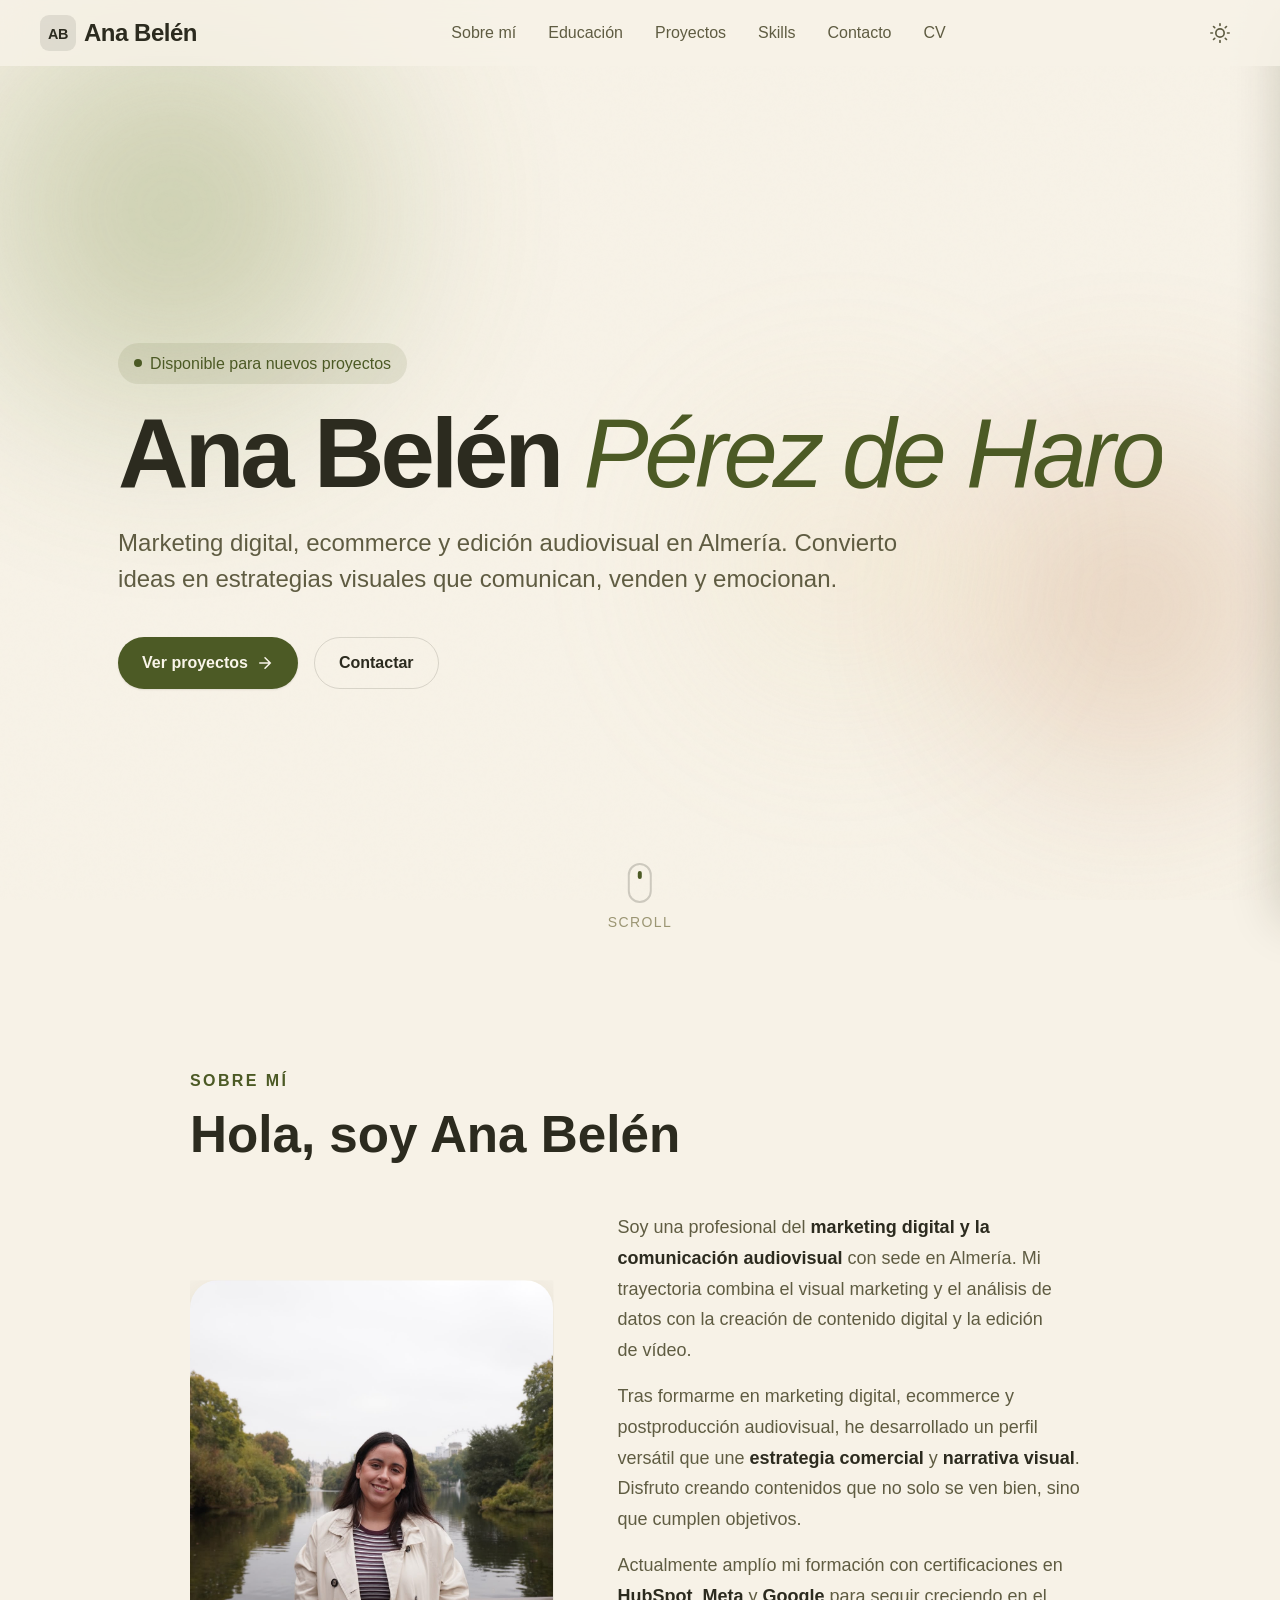
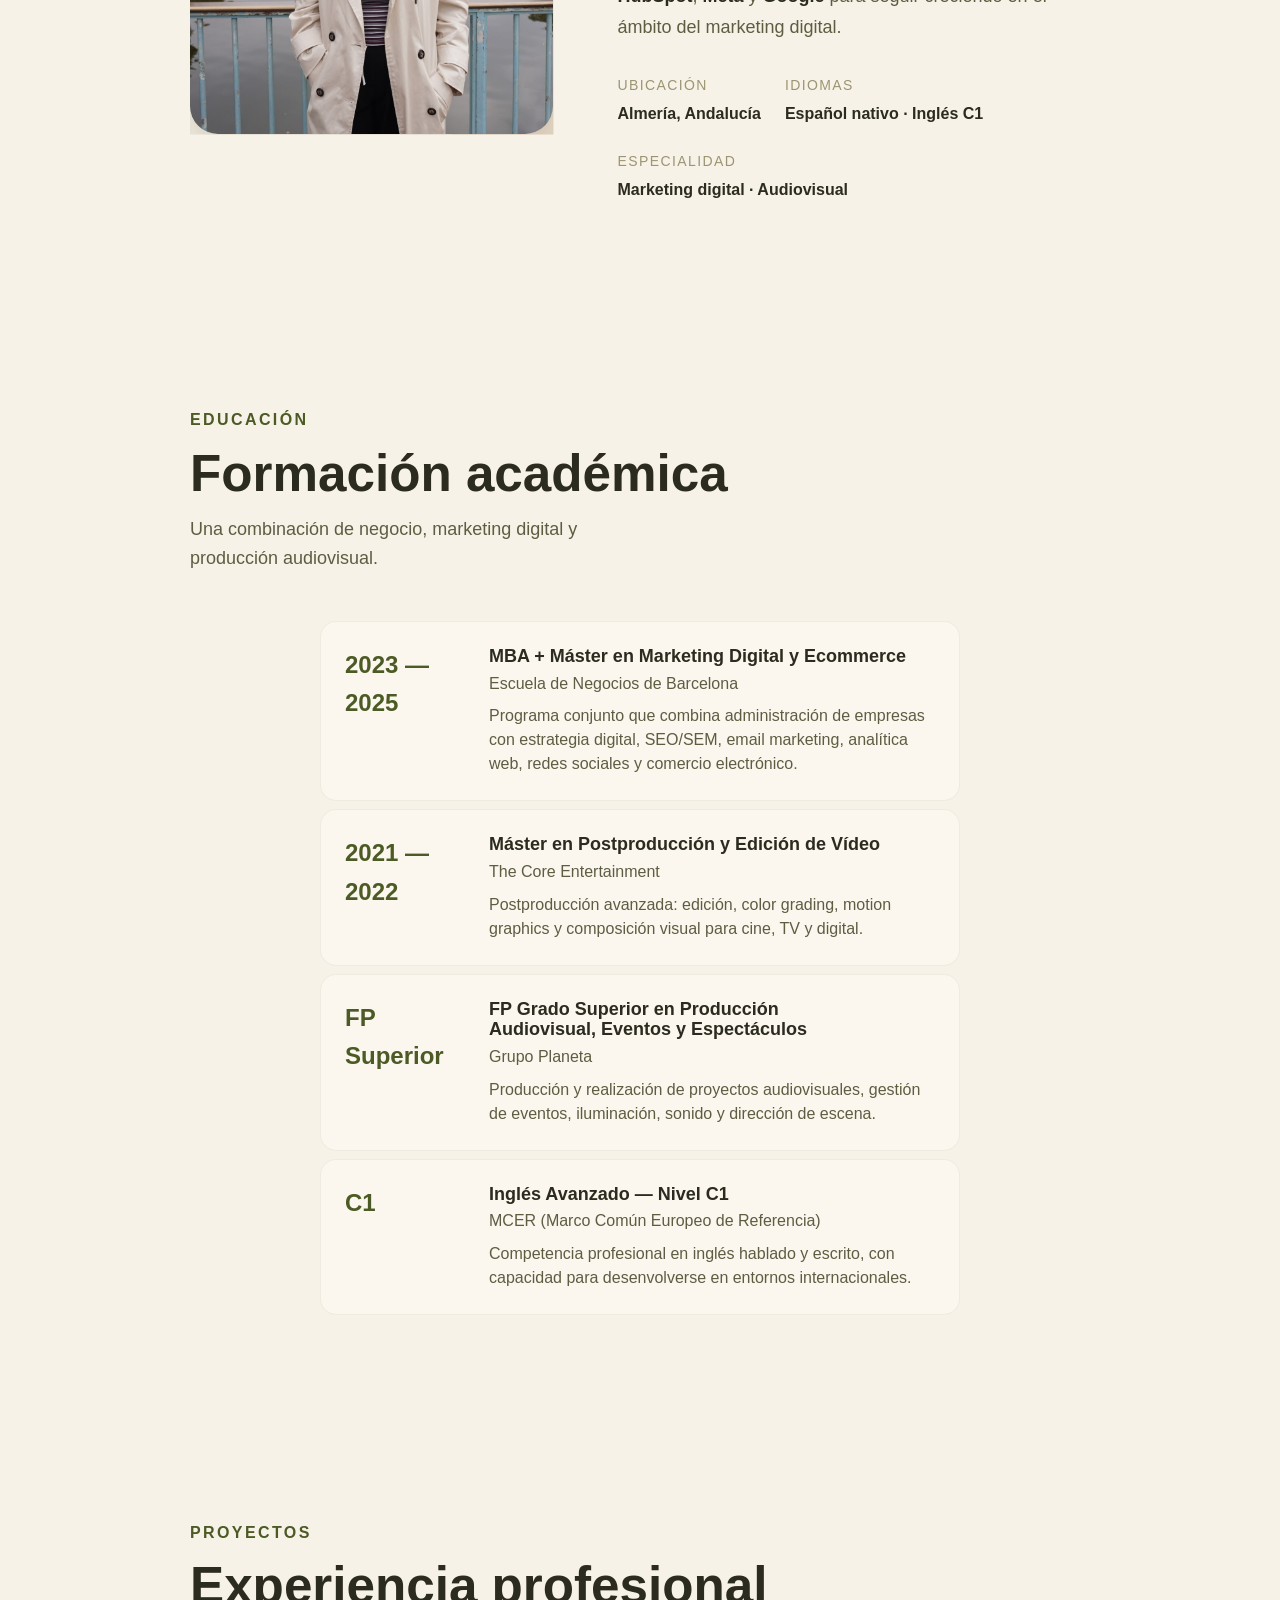
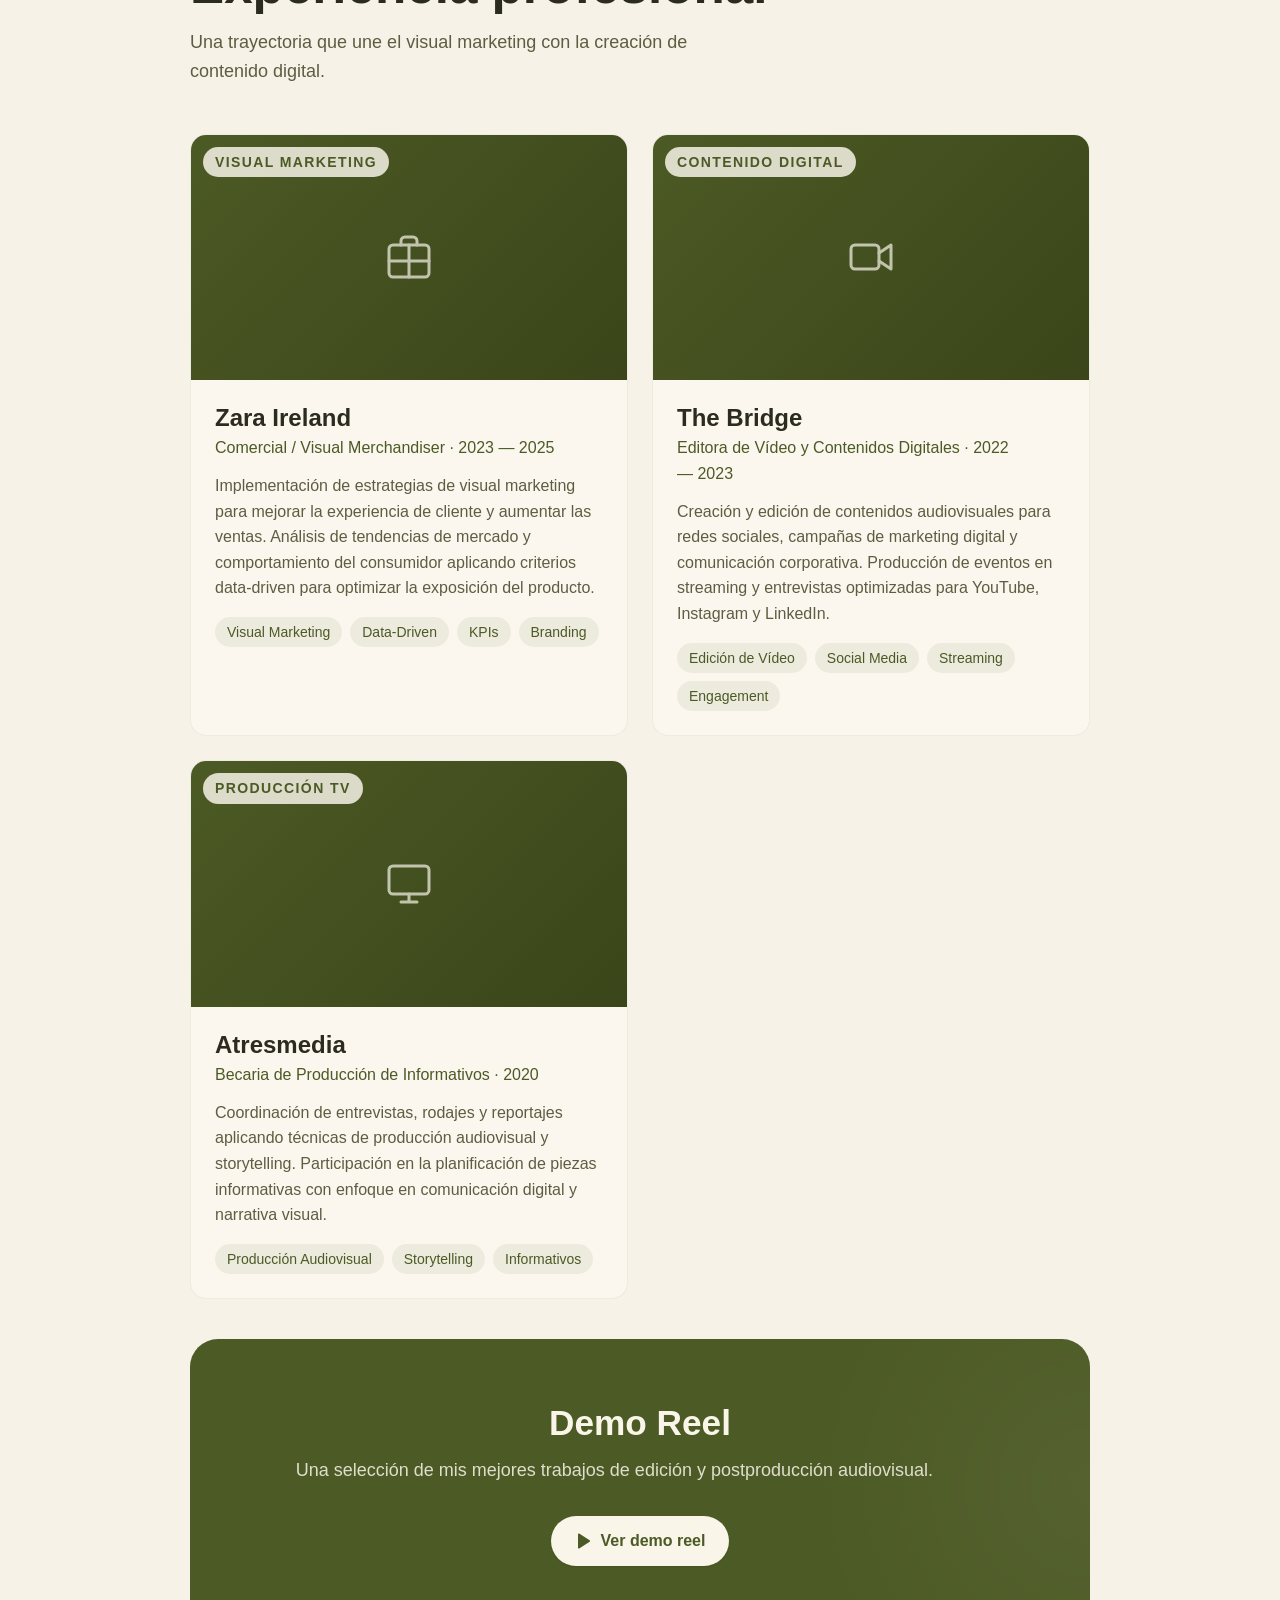
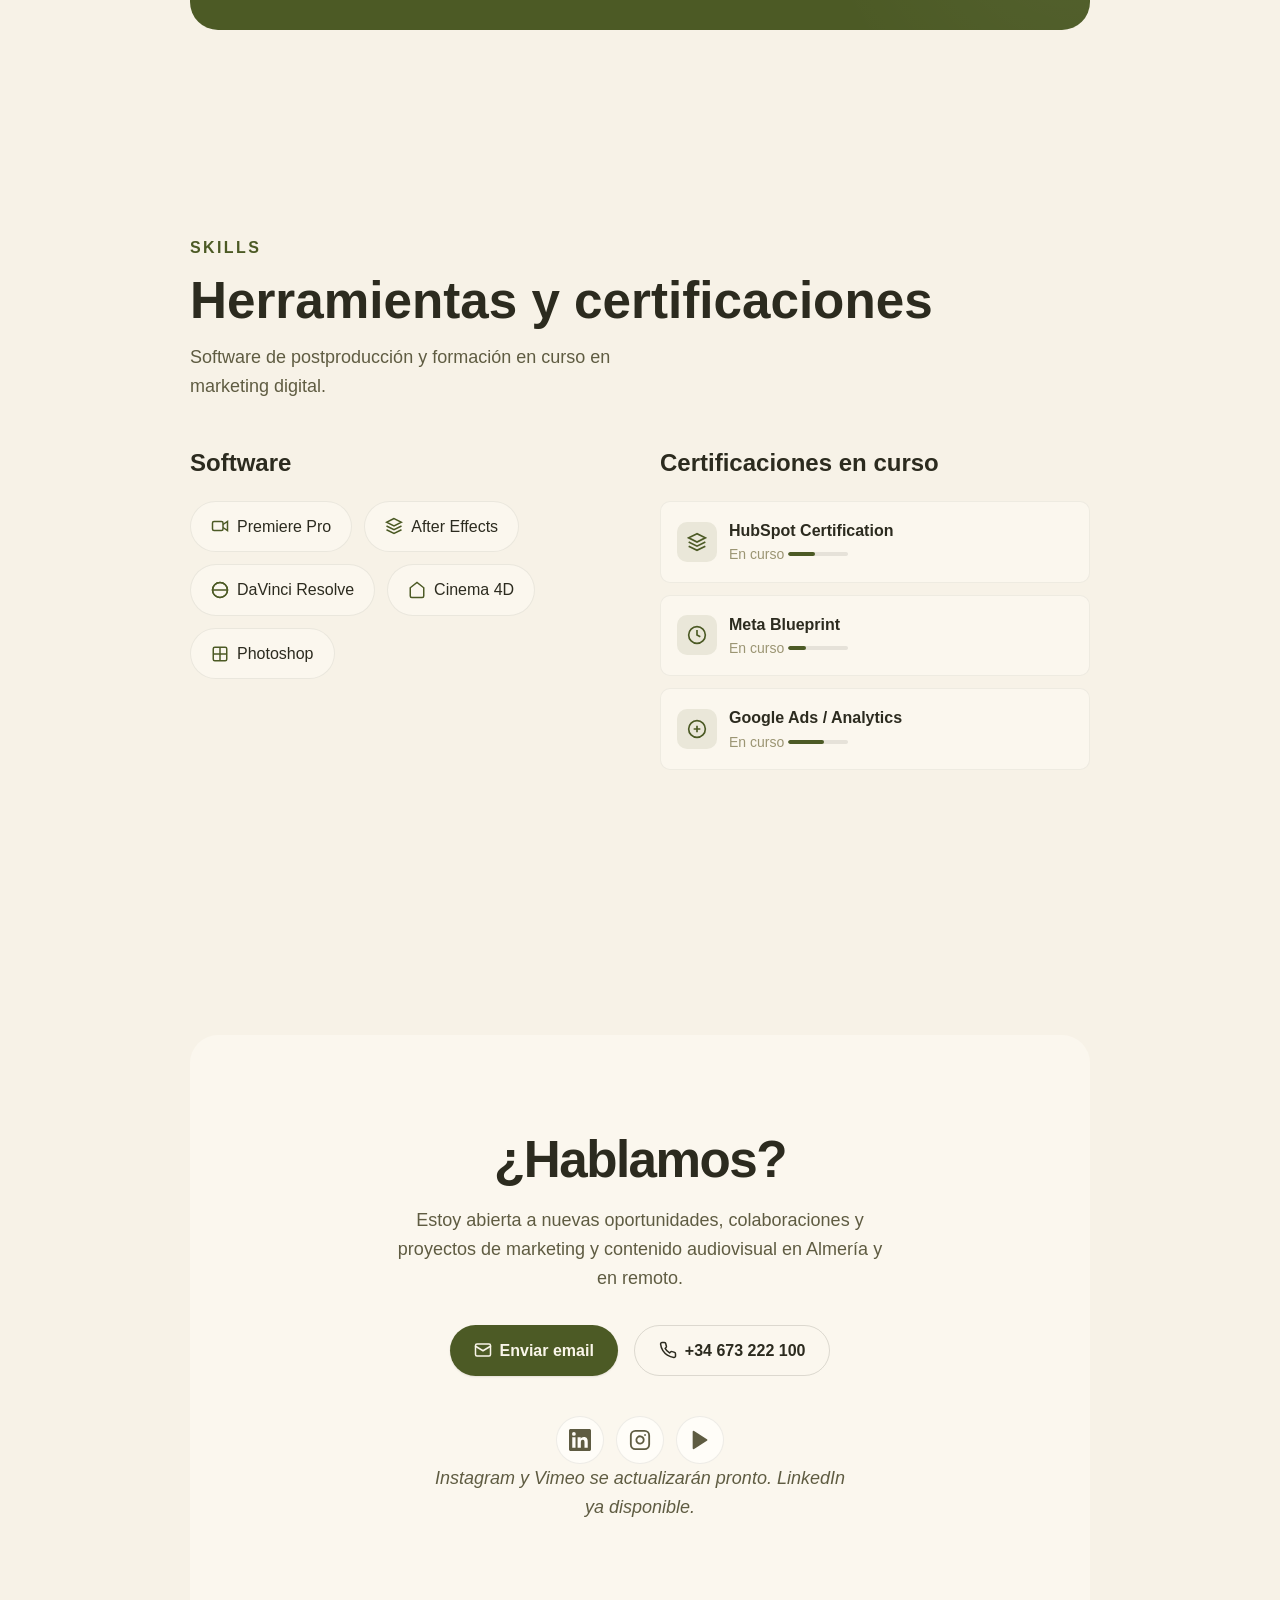
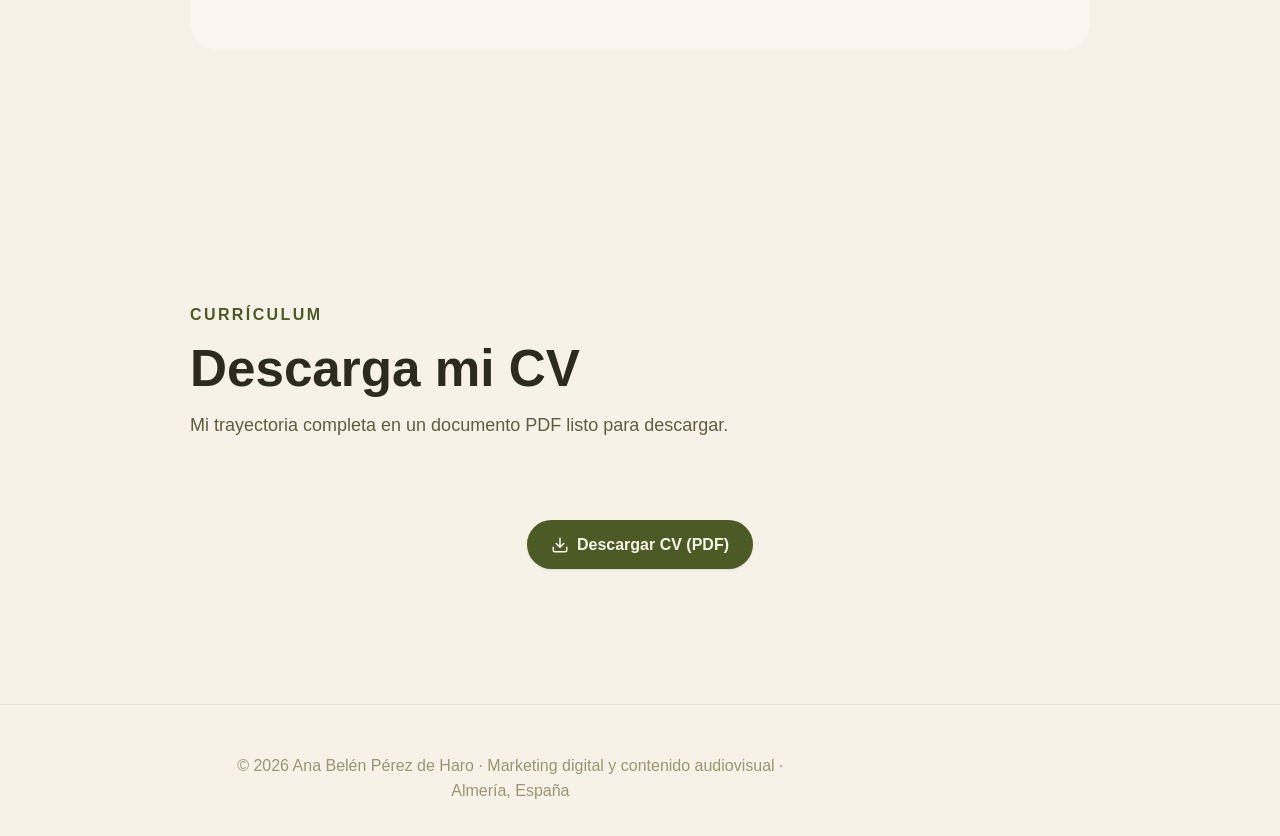
==== index.html @ 049bc02b "Portfolio completo con contenido real, fotos y CV" ====
<!DOCTYPE html>
<html lang="es">
<head>
  <meta charset="UTF-8" />
  <meta name="viewport" content="width=device-width, initial-scale=1.0" />
  <meta name="author" content="Ana Belén Pérez de Haro" />
  <meta name="robots" content="index, follow" />

  <title>Ana Belén Pérez de Haro | Marketing digital y contenido audiovisual en Almería</title>
  <meta name="description" content="Ana Belén Pérez de Haro — profesional de marketing digital, ecommerce y edición audiovisual en Almería. Experiencia en visual marketing, contenido digital y producción audiovisual. Portfolio de proyectos." />
  <meta name="keywords" content="marketing Almería, marketing digital Almería, edición de vídeo Almería, contenido audiovisual Almería, ecommerce Almería, Ana Belén Pérez de Haro, visual marketing" />

  <!-- Open Graph -->
  <meta property="og:type" content="website" />
  <meta property="og:title" content="Ana Belén Pérez de Haro | Marketing digital y contenido audiovisual en Almería" />
  <meta property="og:description" content="Marketing digital, ecommerce, edición de vídeo y visual marketing. Portfolio profesional basado en Almería." />
  <meta property="og:locale" content="es_ES" />

  <!-- Twitter -->
  <meta name="twitter:card" content="summary" />
  <meta name="twitter:title" content="Ana Belén Pérez de Haro | Marketing digital y contenido audiovisual en Almería" />
  <meta name="twitter:description" content="Marketing digital, ecommerce, edición de vídeo y visual marketing. Portfolio profesional basado en Almería." />

  <!-- Favicon -->
  <link rel="icon" type="image/svg+xml" href="data:image/svg+xml,%3Csvg xmlns='http://www.w3.org/2000/svg' viewBox='0 0 32 32'%3E%3Crect width='32' height='32' rx='8' fill='%234c5a25'/%3E%3Ctext x='16' y='22' font-family='sans-serif' font-size='14' font-weight='700' fill='%23f7f2e7' text-anchor='middle'%3EAB%3C/text%3E%3C/svg%3E" />

  <!-- Fonts -->
  <link rel="preconnect" href="https://api.fontshare.com" />
  <link href="https://api.fontshare.com/v2/css?f[]=clash-display@400,500,600,700&f[]=satoshi@400,500,700&display=swap" rel="stylesheet" />

  <!-- Stylesheets -->
  <link rel="stylesheet" href="./base.css" />
  <link rel="stylesheet" href="./style.css" />

  <!-- JSON-LD Structured Data -->
  <script type="application/ld+json">
  {
    "@context": "https://schema.org",
    "@type": "Person",
    "name": "Ana Belén Pérez de Haro",
    "jobTitle": "Especialista en Marketing Digital y Contenido Audiovisual",
    "description": "Profesional de marketing digital, ecommerce y edición de vídeo basada en Almería, España.",
    "telephone": "+34673222100",
    "email": "mailto:anabelenperezh@gmail.com",
    "address": {
      "@type": "PostalAddress",
      "addressLocality": "Almería",
      "addressRegion": "Andalucía",
      "addressCountry": "ES"
    },
    "knowsAbout": ["Marketing digital", "Ecommerce", "Edición de vídeo", "Visual marketing", "Producción audiovisual", "Branding", "Análisis de mercado"],
    "knowsLanguage": ["Español (nativo)", "Inglés (C1)"],
    "alumniOf": [
      { "@type": "EducationalOrganization", "name": "Escuela de Negocios de Barcelona" },
      { "@type": "EducationalOrganization", "name": "The Core Entertainment" },
      { "@type": "EducationalOrganization", "name": "Grupo Planeta" }
    ],
    "worksFor": [
      { "@type": "Organization", "name": "Zara Ireland" },
      { "@type": "Organization", "name": "The Bridge" },
      { "@type": "Organization", "name": "Atresmedia" }
    ]
  }
  </script>
</head>
<body>

  <!-- Skip link -->
  <a href="#main" class="skip-link">Saltar al contenido</a>

  <!-- Animated background -->
  <div class="bg-decor" aria-hidden="true">
    <div class="blob blob-1" data-parallax="0.3"></div>
    <div class="blob blob-2" data-parallax="0.5"></div>
    <div class="blob blob-3" data-parallax="0.2"></div>
  </div>

  <!-- ============ HEADER ============ -->
  <header class="header" id="header">
    <div class="header-inner">
      <a href="#hero" class="logo" aria-label="Ana Belén Pérez de Haro — Inicio">
        <svg viewBox="0 0 40 40" fill="none" xmlns="http://www.w3.org/2000/svg" aria-hidden="true">
          <rect width="40" height="40" rx="10" fill="currentColor" opacity="0.1"/>
          <text x="20" y="27" font-family="'Clash Display', sans-serif" font-size="16" font-weight="700" fill="currentColor" text-anchor="middle" letter-spacing="-0.5">AB</text>
        </svg>
        <span class="logo-text">Ana Belén</span>
      </a>

      <nav class="nav-desktop" aria-label="Navegación principal">
        <a href="#about" data-nav>Sobre mí</a>
        <a href="#education" data-nav>Educación</a>
        <a href="#projects" data-nav>Proyectos</a>
        <a href="#skills" data-nav>Skills</a>
        <a href="#contact" data-nav>Contacto</a>
        <a href="#cv" data-nav>CV</a>
      </nav>

      <div class="header-actions">
        <button class="theme-toggle" data-theme-toggle aria-label="Cambiar modo claro/oscuro">
          <svg width="20" height="20" viewBox="0 0 24 24" fill="none" stroke="currentColor" stroke-width="2" stroke-linecap="round" stroke-linejoin="round">
            <circle cx="12" cy="12" r="5"/>
            <path d="M12 1v2M12 21v2M4.22 4.22l1.42 1.42M18.36 18.36l1.42 1.42M1 12h2M21 12h2M4.22 19.78l1.42-1.42M18.36 5.64l1.42-1.42"/>
          </svg>
        </button>
        <button class="menu-toggle" aria-label="Abrir menú" data-menu-toggle>
          <svg width="24" height="24" viewBox="0 0 24 24" fill="none" stroke="currentColor" stroke-width="2" stroke-linecap="round">
            <line x1="3" y1="6" x2="21" y2="6"/>
            <line x1="3" y1="12" x2="21" y2="12"/>
            <line x1="3" y1="18" x2="21" y2="18"/>
          </svg>
        </button>
      </div>
    </div>
  </header>

  <!-- Mobile nav -->
  <div class="nav-overlay" data-nav-overlay></div>
  <nav class="nav-mobile" aria-label="Navegación móvil" data-nav-mobile>
    <a href="#about" data-nav-mobile-link>Sobre mí</a>
    <a href="#education" data-nav-mobile-link>Educación</a>
    <a href="#projects" data-nav-mobile-link>Proyectos</a>
    <a href="#skills" data-nav-mobile-link>Skills</a>
    <a href="#contact" data-nav-mobile-link>Contacto</a>
    <a href="#cv" data-nav-mobile-link>CV</a>
  </nav>

  <!-- ============ MAIN ============ -->
  <main id="main">

    <!-- ===== HERO ===== -->
    <section class="hero" id="hero">
      <div class="hero-content">
        <div class="hero-tag reveal-fade">
          <span class="dot"></span>
          Disponible para nuevos proyectos
        </div>
        <h1 class="reveal">
          Ana Belén <span class="accent">Pérez de Haro</span>
        </h1>
        <p class="hero-subtitle reveal-fade">
          Marketing digital, ecommerce y edición audiovisual en Almería. Convierto ideas en estrategias visuales que comunican, venden y emocionan.
        </p>
        <div class="hero-actions reveal-fade">
          <a href="#projects" class="btn btn-primary">
            Ver proyectos
            <svg viewBox="0 0 24 24" fill="none" stroke="currentColor" stroke-width="2" stroke-linecap="round"><path d="M5 12h14M12 5l7 7-7 7"/></svg>
          </a>
          <a href="#contact" class="btn btn-ghost">
            Contactar
          </a>
        </div>
      </div>
      <div class="scroll-hint" aria-hidden="true">
        <div class="mouse"></div>
        Scroll
      </div>
    </section>

    <!-- ===== ABOUT ===== -->
    <section class="section" id="about">
      <div class="container">
        <div class="section-header reveal">
          <span class="section-label">Sobre mí</span>
          <h2 class="section-title">Hola, soy Ana Belén</h2>
        </div>
        <div class="about-grid">
          <div class="about-photo reveal-left">
            <div class="photo-deco"></div>
            <div class="photo-frame">
              <img src="./assets/profile.jpg" alt="Ana Belén Pérez de Haro" loading="lazy" />
            </div>
          </div>
          <div class="about-text reveal-right">
            <p>
              Soy una profesional del <strong>marketing digital y la comunicación audiovisual</strong> con sede en Almería. Mi trayectoria combina el visual marketing y el análisis de datos con la creación de contenido digital y la edición de vídeo.
            </p>
            <p>
              Tras formarme en marketing digital, ecommerce y postproducción audiovisual, he desarrollado un perfil versátil que une <strong>estrategia comercial</strong> y <strong>narrativa visual</strong>. Disfruto creando contenidos que no solo se ven bien, sino que cumplen objetivos.
            </p>
            <p>
              Actualmente amplío mi formación con certificaciones en <strong>HubSpot</strong>, <strong>Meta</strong> y <strong>Google</strong> para seguir creciendo en el ámbito del marketing digital.
            </p>
            <div class="about-info">
              <div class="about-info-item">
                <span class="label">Ubicación</span>
                <span class="value">Almería, Andalucía</span>
              </div>
              <div class="about-info-item">
                <span class="label">Idiomas</span>
                <span class="value">Español nativo · Inglés C1</span>
              </div>
              <div class="about-info-item">
                <span class="label">Especialidad</span>
                <span class="value">Marketing digital · Audiovisual</span>
              </div>
            </div>
          </div>
        </div>
      </div>
    </section>

    <!-- ===== EDUCATION ===== -->
    <section class="section" id="education">
      <div class="container">
        <div class="section-header reveal">
          <span class="section-label">Educación</span>
          <h2 class="section-title">Formación académica</h2>
          <p class="section-subtitle">Una combinación de negocio, marketing digital y producción audiovisual.</p>
        </div>
        <div class="education-timeline stagger">
          <div class="edu-item reveal-scale">
            <div class="edu-year">2023 — 2025</div>
            <div>
              <h3 class="edu-title">MBA + Máster en Marketing Digital y Ecommerce</h3>
              <p class="edu-institution">Escuela de Negocios de Barcelona</p>
              <p class="edu-desc">Programa conjunto que combina administración de empresas con estrategia digital, SEO/SEM, email marketing, analítica web, redes sociales y comercio electrónico.</p>
            </div>
          </div>
          <div class="edu-item reveal-scale">
            <div class="edu-year">2021 — 2022</div>
            <div>
              <h3 class="edu-title">Máster en Postproducción y Edición de Vídeo</h3>
              <p class="edu-institution">The Core Entertainment</p>
              <p class="edu-desc">Postproducción avanzada: edición, color grading, motion graphics y composición visual para cine, TV y digital.</p>
            </div>
          </div>
          <div class="edu-item reveal-scale">
            <div class="edu-year">FP Superior</div>
            <div>
              <h3 class="edu-title">FP Grado Superior en Producción Audiovisual, Eventos y Espectáculos</h3>
              <p class="edu-institution">Grupo Planeta</p>
              <p class="edu-desc">Producción y realización de proyectos audiovisuales, gestión de eventos, iluminación, sonido y dirección de escena.</p>
            </div>
          </div>
          <div class="edu-item reveal-scale">
            <div class="edu-year">C1</div>
            <div>
              <h3 class="edu-title">Inglés Avanzado — Nivel C1</h3>
              <p class="edu-institution">MCER (Marco Común Europeo de Referencia)</p>
              <p class="edu-desc">Competencia profesional en inglés hablado y escrito, con capacidad para desenvolverse en entornos internacionales.</p>
            </div>
          </div>
        </div>
      </div>
    </section>

    <!-- ===== PROJECTS / WORK ===== -->
    <section class="section" id="projects">
      <div class="container">
        <div class="section-header reveal">
          <span class="section-label">Proyectos</span>
          <h2 class="section-title">Experiencia profesional</h2>
          <p class="section-subtitle">Una trayectoria que une el visual marketing con la creación de contenido digital.</p>
        </div>

        <div class="projects-grid stagger">
          <!-- Zara Ireland -->
          <article class="project-card reveal-scale">
            <div class="project-media">
              <div class="media-placeholder">
                <svg viewBox="0 0 24 24" fill="none" stroke="currentColor" stroke-width="1.5" stroke-linecap="round" stroke-linejoin="round">
                  <path d="M16 6V4a2 2 0 0 0-2-2h-4a2 2 0 0 0-2 2v2"/>
                  <rect x="2" y="6" width="20" height="16" rx="2"/>
                  <path d="M2 14h20M12 6v16"/>
                </svg>
              </div>
              <span class="badge">Visual Marketing</span>
            </div>
            <div class="project-body">
              <h3 class="project-title">Zara Ireland</h3>
              <p class="project-role">Comercial / Visual Merchandiser · 2023 — 2025</p>
              <p class="project-desc">Implementación de estrategias de visual marketing para mejorar la experiencia de cliente y aumentar las ventas. Análisis de tendencias de mercado y comportamiento del consumidor aplicando criterios data-driven para optimizar la exposición del producto.</p>
              <div class="project-tags">
                <span class="project-tag">Visual Marketing</span>
                <span class="project-tag">Data-Driven</span>
                <span class="project-tag">KPIs</span>
                <span class="project-tag">Branding</span>
              </div>
            </div>
          </article>

          <!-- The Bridge -->
          <article class="project-card reveal-scale">
            <div class="project-media">
              <div class="media-placeholder">
                <svg viewBox="0 0 24 24" fill="none" stroke="currentColor" stroke-width="1.5" stroke-linecap="round" stroke-linejoin="round">
                  <rect x="2" y="6" width="14" height="12" rx="2"/>
                  <path d="M16 10l6-4v12l-6-4"/>
                </svg>
              </div>
              <span class="badge">Contenido Digital</span>
            </div>
            <div class="project-body">
              <h3 class="project-title">The Bridge</h3>
              <p class="project-role">Editora de Vídeo y Contenidos Digitales · 2022 — 2023</p>
              <p class="project-desc">Creación y edición de contenidos audiovisuales para redes sociales, campañas de marketing digital y comunicación corporativa. Producción de eventos en streaming y entrevistas optimizadas para YouTube, Instagram y LinkedIn.</p>
              <div class="project-tags">
                <span class="project-tag">Edición de Vídeo</span>
                <span class="project-tag">Social Media</span>
                <span class="project-tag">Streaming</span>
                <span class="project-tag">Engagement</span>
              </div>
            </div>
          </article>

          <!-- Atresmedia -->
          <article class="project-card reveal-scale">
            <div class="project-media">
              <div class="media-placeholder">
                <svg viewBox="0 0 24 24" fill="none" stroke="currentColor" stroke-width="1.5" stroke-linecap="round" stroke-linejoin="round">
                  <rect x="2" y="3" width="20" height="14" rx="2"/>
                  <path d="M8 21h8M12 17v4"/>
                </svg>
              </div>
              <span class="badge">Producción TV</span>
            </div>
            <div class="project-body">
              <h3 class="project-title">Atresmedia</h3>
              <p class="project-role">Becaria de Producción de Informativos · 2020</p>
              <p class="project-desc">Coordinación de entrevistas, rodajes y reportajes aplicando técnicas de producción audiovisual y storytelling. Participación en la planificación de piezas informativas con enfoque en comunicación digital y narrativa visual.</p>
              <div class="project-tags">
                <span class="project-tag">Producción Audiovisual</span>
                <span class="project-tag">Storytelling</span>
                <span class="project-tag">Informativos</span>
              </div>
            </div>
          </article>
        </div>

        <!-- Demo Reel -->
        <div class="demo-reel reveal-scale">
          <h3>Demo Reel</h3>
          <p>Una selección de mis mejores trabajos de edición y postproducción audiovisual.</p>
          <!-- TODO: Sustituir el href con tu enlace de Vimeo/YouTube -->
          <a href="#" class="btn btn-primary" target="_blank" rel="noopener noreferrer" data-demo-reel title="Enlace pendiente — sustituir por tu URL de Vimeo o YouTube">
            <svg viewBox="0 0 24 24" fill="none" stroke="currentColor" stroke-width="2" stroke-linecap="round" stroke-linejoin="round">
              <polygon points="5 3 19 12 5 21 5 3" fill="currentColor"/>
            </svg>
            Ver demo reel
          </a>
        </div>
      </div>
    </section>

    <!-- ===== SKILLS ===== -->
    <section class="section" id="skills">
      <div class="container">
        <div class="section-header reveal">
          <span class="section-label">Skills</span>
          <h2 class="section-title">Herramientas y certificaciones</h2>
          <p class="section-subtitle">Software de postproducción y formación en curso en marketing digital.</p>
        </div>

        <div class="skills-grid">
          <!-- Tools -->
          <div class="skills-group reveal-left">
            <h3>Software</h3>
            <div class="skill-tags stagger">
              <span class="skill-tag reveal-scale">
                <svg viewBox="0 0 24 24" fill="none" stroke="currentColor" stroke-width="2"><rect x="2" y="6" width="14" height="12" rx="2"/><path d="M16 10l6-4v12l-6-4"/></svg>
                Premiere Pro
              </span>
              <span class="skill-tag reveal-scale">
                <svg viewBox="0 0 24 24" fill="none" stroke="currentColor" stroke-width="2"><path d="M12 2L2 7l10 5 10-5-10-5zM2 17l10 5 10-5M2 12l10 5 10-5"/></svg>
                After Effects
              </span>
              <span class="skill-tag reveal-scale">
                <svg viewBox="0 0 24 24" fill="none" stroke="currentColor" stroke-width="2"><circle cx="12" cy="12" r="10"/><path d="M12 2a10 10 0 0 0 0 20M12 2a10 10 0 0 1 0 20M2 12h20"/></svg>
                DaVinci Resolve
              </span>
              <span class="skill-tag reveal-scale">
                <svg viewBox="0 0 24 24" fill="none" stroke="currentColor" stroke-width="2"><path d="M3 9l9-7 9 7v11a2 2 0 0 1-2 2H5a2 2 0 0 1-2-2z"/></svg>
                Cinema 4D
              </span>
              <span class="skill-tag reveal-scale">
                <svg viewBox="0 0 24 24" fill="none" stroke="currentColor" stroke-width="2"><rect x="3" y="3" width="18" height="18" rx="2"/><path d="M3 12h18M12 3v18"/></svg>
                Photoshop
              </span>
            </div>
          </div>

          <!-- Certifications -->
          <div class="skills-group reveal-right">
            <h3>Certificaciones en curso</h3>
            <div class="stagger">
              <div class="cert-item reveal-scale">
                <div class="cert-icon">
                  <svg viewBox="0 0 24 24" fill="none" stroke="currentColor" stroke-width="2"><path d="M12 2L2 7l10 5 10-5-10-5zM2 17l10 5 10-5M2 12l10 5 10-5"/></svg>
                </div>
                <div class="cert-info">
                  <div class="cert-name">HubSpot Certification</div>
                  <div class="cert-status">
                    En curso
                    <span class="progress"><span class="progress-fill" style="width: 45%"></span></span>
                  </div>
                </div>
              </div>
              <div class="cert-item reveal-scale">
                <div class="cert-icon">
                  <svg viewBox="0 0 24 24" fill="none" stroke="currentColor" stroke-width="2"><circle cx="12" cy="12" r="10"/><path d="M12 6v6l4 2"/></svg>
                </div>
                <div class="cert-info">
                  <div class="cert-name">Meta Blueprint</div>
                  <div class="cert-status">
                    En curso
                    <span class="progress"><span class="progress-fill" style="width: 30%"></span></span>
                  </div>
                </div>
              </div>
              <div class="cert-item reveal-scale">
                <div class="cert-icon">
                  <svg viewBox="0 0 24 24" fill="none" stroke="currentColor" stroke-width="2"><circle cx="12" cy="12" r="10"/><path d="M8 12h8M12 8v8"/></svg>
                </div>
                <div class="cert-info">
                  <div class="cert-name">Google Ads / Analytics</div>
                  <div class="cert-status">
                    En curso
                    <span class="progress"><span class="progress-fill" style="width: 60%"></span></span>
                  </div>
                </div>
              </div>
            </div>
          </div>
        </div>
      </div>
    </section>

    <!-- ===== CONTACT ===== -->
    <section class="section" id="contact">
      <div class="container">
        <div class="contact-section reveal-scale">
          <h2 class="section-title">¿Hablamos?</h2>
          <p>Estoy abierta a nuevas oportunidades, colaboraciones y proyectos de marketing y contenido audiovisual en Almería y en remoto.</p>
          <div class="contact-actions">
            <a href="mailto:anabelenperezh@gmail.com" class="btn btn-primary">
              <svg viewBox="0 0 24 24" fill="none" stroke="currentColor" stroke-width="2" stroke-linecap="round" stroke-linejoin="round">
                <rect x="2" y="4" width="20" height="16" rx="2"/>
                <path d="M2 7l10 6 10-6"/>
              </svg>
              Enviar email
            </a>
            <a href="tel:+34673222100" class="btn btn-ghost">
              <svg viewBox="0 0 24 24" fill="none" stroke="currentColor" stroke-width="2" stroke-linecap="round" stroke-linejoin="round">
                <path d="M22 16.92v3a2 2 0 0 1-2.18 2 19.79 19.79 0 0 1-8.63-3.07 19.5 19.5 0 0 1-6-6 19.79 19.79 0 0 1-3.07-8.67A2 2 0 0 1 4.11 2h3a2 2 0 0 1 2 1.72c.127.96.362 1.903.7 2.81a2 2 0 0 1-.45 2.11L8.09 9.91a16 16 0 0 0 6 6l1.27-1.27a2 2 0 0 1 2.11-.45c.907.338 1.85.573 2.81.7A2 2 0 0 1 22 16.92z"/>
              </svg>
              +34 673 222 100
            </a>
          </div>

          <div class="social-links">
            <a href="https://www.linkedin.com/in/anabelenperezdeharo/" class="social-link" target="_blank" rel="noopener noreferrer" aria-label="LinkedIn" title="LinkedIn — Ana Belén Pérez de Haro">
              <svg viewBox="0 0 24 24" fill="currentColor"><path d="M20.45 20.45h-3.55v-5.57c0-1.33-.02-3.04-1.85-3.04-1.85 0-2.13 1.45-2.13 2.94v5.67H9.36V9h3.41v1.56h.05c.47-.9 1.63-1.85 3.36-1.85 3.6 0 4.26 2.37 4.26 5.46v6.28zM5.34 7.43a2.06 2.06 0 1 1 0-4.12 2.06 2.06 0 0 1 0 4.12zM7.12 20.45H3.55V9h3.57v11.45zM22.22 0H1.77C.79 0 0 .77 0 1.72v20.56C0 23.23.79 24 1.77 24h20.45c.98 0 1.78-.77 1.78-1.72V1.72C24 .77 23.2 0 22.22 0z"/></svg>
            </a>
            <a href="#" class="social-link" target="_blank" rel="noopener noreferrer" aria-label="Instagram" title="Enlace pendiente — sustituir por tu URL de Instagram" data-placeholder>
              <svg viewBox="0 0 24 24" fill="none" stroke="currentColor" stroke-width="2" stroke-linecap="round" stroke-linejoin="round">
                <rect x="2" y="2" width="20" height="20" rx="5"/>
                <path d="M16 11.37A4 4 0 1 1 12.63 8 4 4 0 0 1 16 11.37z"/>
                <line x1="17.5" y1="6.5" x2="17.51" y2="6.5"/>
              </svg>
            </a>
            <a href="#" class="social-link" target="_blank" rel="noopener noreferrer" aria-label="Vimeo" title="Enlace pendiente — sustituir por tu URL de Vimeo" data-placeholder>
              <svg viewBox="0 0 24 24" fill="none" stroke="currentColor" stroke-width="2" stroke-linecap="round" stroke-linejoin="round">
                <polygon points="5 3 19 12 5 21 5 3" fill="currentColor"/>
              </svg>
            </a>
          </div>

          <p class="pending-note">Instagram y Vimeo se actualizarán pronto. LinkedIn ya disponible.</p>
        </div>
      </div>
    </section>

    <!-- ===== CV ===== -->
    <section class="section" id="cv">
      <div class="container">
        <div class="section-header reveal">
          <span class="section-label">Currículum</span>
          <h2 class="section-title">Descarga mi CV</h2>
          <p class="section-subtitle">Mi trayectoria completa en un documento PDF listo para descargar.</p>
        </div>
        <div class="cv-download reveal-scale">
          <a href="./assets/cv-ana-belen-perez.pdf" class="btn btn-primary" download>
            <svg viewBox="0 0 24 24" fill="none" stroke="currentColor" stroke-width="2" stroke-linecap="round" stroke-linejoin="round">
              <path d="M21 15v4a2 2 0 0 1-2 2H5a2 2 0 0 1-2-2v-4M7 10l5 5 5-5M12 15V3"/>
            </svg>
            Descargar CV (PDF)
          </a>
        </div>
      </div>
    </section>

  </main>

  <!-- ===== FOOTER ===== -->
  <footer class="footer">
    <div class="container">
      <p>© <span data-year>2026</span> Ana Belén Pérez de Haro · Marketing digital y contenido audiovisual · Almería, España</p>
    </div>
  </footer>

  <!-- ===== SCRIPT ===== -->
  <script src="./app.js" defer></script>
</body>
</html>
---- base.css ----
/* base.css — Mandatory base stylesheet */

*,
*::before,
*::after {
  box-sizing: border-box;
  margin: 0;
  padding: 0;
}

html {
  -moz-text-size-adjust: none;
  -webkit-text-size-adjust: none;
  text-size-adjust: none;
  -webkit-font-smoothing: antialiased;
  -moz-osx-font-smoothing: grayscale;
  text-rendering: optimizeLegibility;
  scroll-behavior: smooth;
  scroll-padding-top: var(--space-16, 4rem);
  hanging-punctuation: first last;
}

body {
  min-height: 100dvh;
  line-height: 1.6;
  font-family: var(--font-body, sans-serif);
  font-size: var(--text-base, 1rem);
  color: var(--color-text);
  background-color: var(--color-bg);
  overflow-x: hidden;
}

img,
picture,
video,
canvas,
svg {
  display: block;
  max-width: 100%;
  height: auto;
}

ul[role='list'],
ol[role='list'] {
  list-style: none;
}

input,
button,
textarea,
select {
  font: inherit;
  color: inherit;
}

h1,
h2,
h3,
h4,
h5,
h6 {
  text-wrap: balance;
  line-height: 1.15;
  font-family: var(--font-display, var(--font-body, sans-serif));
}

p,
li,
figcaption {
  text-wrap: pretty;
  max-width: 72ch;
}

::selection {
  background: oklch(from var(--color-primary) l c h / 0.25);
  color: var(--color-text);
}

:focus-visible {
  outline: 2px solid var(--color-primary);
  outline-offset: 3px;
  border-radius: var(--radius-sm, 0.375rem);
}

@media (prefers-reduced-motion: reduce) {
  *,
  *::before,
  *::after {
    animation-duration: 0.01ms !important;
    animation-iteration-count: 1 !important;
    transition-duration: 0.01ms !important;
    scroll-behavior: auto !important;
  }
}

button {
  cursor: pointer;
  background: none;
  border: none;
}

table {
  border-collapse: collapse;
  width: 100%;
}

a,
button,
[role='button'],
[role='link'],
input,
textarea,
select {
  transition:
    color var(--transition-interactive, 180ms cubic-bezier(0.16, 1, 0.3, 1)),
    background var(--transition-interactive, 180ms cubic-bezier(0.16, 1, 0.3, 1)),
    border-color var(--transition-interactive, 180ms cubic-bezier(0.16, 1, 0.3, 1)),
    box-shadow var(--transition-interactive, 180ms cubic-bezier(0.16, 1, 0.3, 1));
}

.sr-only {
  position: absolute;
  width: 1px;
  height: 1px;
  padding: 0;
  margin: -1px;
  overflow: hidden;
  clip: rect(0, 0, 0, 0);
  white-space: nowrap;
  border-width: 0;
}
---- style.css ----
/* ============================================================
   STYLE.CSS — Component styles for portfolio
   ============================================================ */

@import url('./tokens.css');

/* ---- Layout container ---- */
.container {
  width: 100%;
  max-width: var(--content-default);
  margin-inline: auto;
  padding-inline: var(--space-6);
}
@media (min-width: 768px) {
  .container { padding-inline: var(--space-8); }
}
@media (min-width: 1024px) {
  .container { padding-inline: var(--space-10); }
}

/* ---- Skip link ---- */
.skip-link {
  position: absolute;
  top: -100px;
  left: 0;
  padding: var(--space-3) var(--space-4);
  background: var(--color-primary);
  color: var(--color-text-inverse);
  z-index: 1000;
  border-radius: 0 0 var(--radius-md) 0;
  text-decoration: none;
  font-size: var(--text-sm);
}
.skip-link:focus {
  top: 0;
}

/* ============================================================
   ANIMATED BACKGROUND — Parallax blobs
   ============================================================ */
.bg-decor {
  position: fixed;
  inset: 0;
  z-index: -1;
  overflow: hidden;
  pointer-events: none;
}
.bg-decor .blob {
  position: absolute;
  border-radius: 50%;
  filter: blur(80px);
  opacity: 0.45;
  will-change: transform;
}
.bg-decor .blob-1 {
  width: 50vw;
  height: 50vw;
  max-width: 600px;
  max-height: 600px;
  background: radial-gradient(circle, var(--color-primary-soft), transparent 70%);
  top: -10%;
  left: -10%;
}
.bg-decor .blob-2 {
  width: 40vw;
  height: 40vw;
  max-width: 500px;
  max-height: 500px;
  background: radial-gradient(circle, var(--color-accent), transparent 70%);
  bottom: 5%;
  right: -8%;
  opacity: 0.3;
}
.bg-decor .blob-3 {
  width: 35vw;
  height: 35vw;
  max-width: 400px;
  max-height: 400px;
  background: radial-gradient(circle, var(--color-sand), transparent 70%);
  top: 40%;
  left: 50%;
  opacity: 0.25;
}

/* Grain overlay */
.bg-decor::after {
  content: '';
  position: absolute;
  inset: 0;
  background-image: url("data:image/svg+xml,%3Csvg viewBox='0 0 200 200' xmlns='http://www.w3.org/2000/svg'%3E%3Cfilter id='n'%3E%3CfeTurbulence type='fractalNoise' baseFrequency='0.9' numOctaves='3' /%3E%3C/filter%3E%3Crect width='100%25' height='100%25' filter='url(%23n)' opacity='0.4'/%3E%3C/svg%3E");
  opacity: 0.035;
  mix-blend-mode: overlay;
}

/* ============================================================
   HEADER / NAV
   ============================================================ */
.header {
  position: sticky;
  top: 0;
  z-index: 100;
  background: oklch(from var(--color-bg) l c h / 0.82);
  backdrop-filter: blur(16px);
  -webkit-backdrop-filter: blur(16px);
  transition: transform 0.4s var(--ease-out), box-shadow 0.4s var(--ease-out);
}
.header--hidden {
  transform: translateY(-100%);
}
.header--scrolled {
  box-shadow: var(--shadow-sm);
}

.header-inner {
  display: flex;
  align-items: center;
  justify-content: space-between;
  gap: var(--space-4);
  padding-block: var(--space-3) var(--space-3);
  max-width: var(--content-wide);
  margin-inline: auto;
  padding-inline: var(--space-6);
}
@media (min-width: 768px) {
  .header-inner { padding-inline: var(--space-8); }
}
@media (min-width: 1024px) {
  .header-inner { padding-inline: var(--space-10); }
}

.logo {
  display: flex;
  align-items: center;
  gap: var(--space-2);
  text-decoration: none;
  color: var(--color-text);
}
.logo svg {
  width: 36px;
  height: 36px;
  flex-shrink: 0;
}
.logo-text {
  font-family: var(--font-display);
  font-weight: 600;
  font-size: var(--text-lg);
  letter-spacing: -0.02em;
  line-height: 1;
}

.nav-desktop {
  display: none;
  align-items: center;
  gap: var(--space-2);
}
@media (min-width: 860px) {
  .nav-desktop { display: flex; }
}

.nav-desktop a {
  font-size: var(--text-sm);
  font-weight: 500;
  text-decoration: none;
  color: var(--color-text-muted);
  padding: var(--space-2) var(--space-3);
  border-radius: var(--radius-md);
  position: relative;
  transition: color var(--transition-interactive), background var(--transition-interactive);
}
.nav-desktop a::after {
  content: '';
  position: absolute;
  bottom: 6px;
  left: 50%;
  width: 0;
  height: 2px;
  background: var(--color-primary);
  border-radius: var(--radius-full);
  transform: translateX(-50%);
  transition: width var(--transition-interactive);
}
.nav-desktop a:hover {
  color: var(--color-primary);
}
.nav-desktop a:hover::after,
.nav-desktop a.active::after {
  width: 20px;
}
.nav-desktop a.active {
  color: var(--color-primary);
}

.header-actions {
  display: flex;
  align-items: center;
  gap: var(--space-2);
}

.theme-toggle {
  display: flex;
  align-items: center;
  justify-content: center;
  width: 40px;
  height: 40px;
  border-radius: var(--radius-md);
  color: var(--color-text-muted);
  transition: color var(--transition-interactive), background var(--transition-interactive);
}
.theme-toggle:hover {
  color: var(--color-primary);
  background: oklch(from var(--color-primary) l c h / 0.08);
}
.theme-toggle svg { width: 20px; height: 20px; }

/* Mobile menu button */
.menu-toggle {
  display: flex;
  align-items: center;
  justify-content: center;
  width: 40px;
  height: 40px;
  border-radius: var(--radius-md);
  color: var(--color-text-muted);
  transition: color var(--transition-interactive), background var(--transition-interactive);
}
@media (min-width: 860px) {
  .menu-toggle { display: none; }
}
.menu-toggle:hover {
  color: var(--color-primary);
  background: oklch(from var(--color-primary) l c h / 0.08);
}
.menu-toggle svg { width: 24px; height: 24px; }

/* Mobile menu */
.nav-mobile {
  position: fixed;
  top: 0;
  right: 0;
  width: 100%;
  max-width: 340px;
  height: 100dvh;
  background: var(--color-surface);
  z-index: 99;
  padding: var(--space-16) var(--space-6);
  display: flex;
  flex-direction: column;
  gap: var(--space-2);
  transform: translateX(100%);
  transition: transform 0.4s var(--ease-out);
  box-shadow: var(--shadow-lg);
}
.nav-mobile.open {
  transform: translateX(0);
}
.nav-mobile a {
  font-size: var(--text-xl);
  font-weight: 500;
  text-decoration: none;
  color: var(--color-text);
  padding: var(--space-3) var(--space-4);
  border-radius: var(--radius-md);
  font-family: var(--font-display);
}
.nav-mobile a:hover {
  background: oklch(from var(--color-primary) l c h / 0.08);
  color: var(--color-primary);
}

.nav-overlay {
  position: fixed;
  inset: 0;
  background: oklch(0 0 0 / 0.4);
  z-index: 98;
  opacity: 0;
  pointer-events: none;
  transition: opacity 0.4s var(--ease-out);
}
.nav-overlay.open {
  opacity: 1;
  pointer-events: all;
}

/* ============================================================
   HERO
   ============================================================ */
.hero {
  min-height: 100dvh;
  display: flex;
  align-items: center;
  padding-block: var(--space-20);
  position: relative;
}
.hero-content {
  max-width: var(--content-wide);
  margin-inline: auto;
  padding-inline: var(--space-6);
}
@media (min-width: 768px) {
  .hero-content { padding-inline: var(--space-8); }
}
@media (min-width: 1024px) {
  .hero-content { padding-inline: var(--space-10); }
}

.hero-tag {
  display: inline-flex;
  align-items: center;
  gap: var(--space-2);
  font-size: var(--text-sm);
  font-weight: 500;
  color: var(--color-primary);
  background: oklch(from var(--color-primary) l c h / 0.1);
  padding: var(--space-2) var(--space-4);
  border-radius: var(--radius-full);
  margin-bottom: var(--space-6);
}
.hero-tag .dot {
  width: 8px;
  height: 8px;
  border-radius: 50%;
  background: var(--color-primary);
  animation: pulse-dot 2s infinite;
}
@keyframes pulse-dot {
  0%, 100% { opacity: 1; transform: scale(1); }
  50% { opacity: 0.5; transform: scale(0.8); }
}

.hero h1 {
  font-size: var(--text-hero);
  font-weight: 700;
  line-height: 0.95;
  letter-spacing: -0.04em;
  margin-bottom: var(--space-6);
  color: var(--color-text);
}
.hero h1 .accent {
  color: var(--color-primary);
  font-style: italic;
  font-weight: 400;
}

.hero-subtitle {
  font-size: var(--text-lg);
  color: var(--color-text-muted);
  max-width: 60ch;
  margin-bottom: var(--space-10);
  line-height: 1.5;
}

.hero-actions {
  display: flex;
  flex-wrap: wrap;
  gap: var(--space-4);
}

/* Button system */
.btn {
  display: inline-flex;
  align-items: center;
  gap: var(--space-2);
  font-size: var(--text-sm);
  font-weight: 600;
  text-decoration: none;
  padding: var(--space-3) var(--space-6);
  border-radius: var(--radius-full);
  transition: transform var(--transition-interactive), box-shadow var(--transition-interactive), background var(--transition-interactive), color var(--transition-interactive);
}
.btn svg { width: 18px; height: 18px; }
.btn-primary {
  background: var(--color-primary);
  color: var(--color-text-inverse);
  box-shadow: var(--shadow-sm);
}
.btn-primary:hover {
  background: var(--color-primary-hover);
  transform: translateY(-2px);
  box-shadow: var(--shadow-md);
}
.btn-primary:active {
  transform: translateY(0);
}
.btn-ghost {
  background: transparent;
  color: var(--color-text);
  border: 1px solid oklch(from var(--color-text) l c h / 0.15);
}
.btn-ghost:hover {
  border-color: var(--color-primary);
  color: var(--color-primary);
  transform: translateY(-2px);
}
.btn-ghost:active {
  transform: translateY(0);
}

/* Scroll hint */
.scroll-hint {
  position: absolute;
  bottom: var(--space-8);
  left: 50%;
  transform: translateX(-50%);
  display: flex;
  flex-direction: column;
  align-items: center;
  gap: var(--space-2);
  color: var(--color-text-faint);
  font-size: var(--text-xs);
  text-transform: uppercase;
  letter-spacing: 0.1em;
}
.scroll-hint .mouse {
  width: 24px;
  height: 40px;
  border: 2px solid oklch(from var(--color-text) l c h / 0.2);
  border-radius: var(--radius-full);
  position: relative;
}
.scroll-hint .mouse::after {
  content: '';
  position: absolute;
  top: 6px;
  left: 50%;
  width: 4px;
  height: 8px;
  background: var(--color-primary);
  border-radius: var(--radius-full);
  transform: translateX(-50%);
  animation: scroll-mouse 1.8s infinite;
}
@keyframes scroll-mouse {
  0% { opacity: 0; transform: translateX(-50%) translateY(0); }
  40% { opacity: 1; }
  100% { opacity: 0; transform: translateX(-50%) translateY(16px); }
}

/* ============================================================
   SECTION STRUCTURE
   ============================================================ */
.section {
  padding-block: clamp(var(--space-12), 8vw, var(--space-32));
  position: relative;
}

.section-header {
  margin-bottom: var(--space-12);
  display: flex;
  flex-direction: column;
  gap: var(--space-3);
}
.section-label {
  font-size: var(--text-sm);
  font-weight: 600;
  text-transform: uppercase;
  letter-spacing: 0.15em;
  color: var(--color-primary);
}
.section-title {
  font-size: var(--text-2xl);
  font-weight: 700;
  letter-spacing: 0;
  color: var(--color-text);
}
.section-subtitle {
  font-size: var(--text-base);
  color: var(--color-text-muted);
  max-width: 55ch;
}

/* ============================================================
   ABOUT
   ============================================================ */
.about-grid {
  display: grid;
  grid-template-columns: 1fr;
  gap: var(--space-10);
  align-items: center;
}
@media (min-width: 768px) {
  .about-grid {
    grid-template-columns: 1fr 1.3fr;
    gap: var(--space-16);
  }
}

.about-photo {
  position: relative;
}
.about-photo .photo-frame {
  width: 100%;
  max-width: 420px;
  aspect-ratio: 4/5;
  border-radius: var(--radius-xl);
  overflow: hidden;
  background: var(--color-surface-offset);
  position: relative;
  box-shadow: var(--shadow-lg);
}
.about-photo .photo-frame img {
  width: 100%;
  height: 100%;
  object-fit: cover;
}
.about-photo .photo-placeholder {
  width: 100%;
  height: 100%;
  display: flex;
  align-items: center;
  justify-content: center;
  background: linear-gradient(135deg, var(--color-primary-soft), var(--color-sand));
  color: var(--color-text-inverse);
  font-family: var(--font-display);
  font-size: var(--text-3xl);
  font-weight: 600;
}
.about-photo .photo-deco {
  position: absolute;
  bottom: -16px;
  right: -16px;
  width: 120px;
  height: 120px;
  border-radius: var(--radius-xl);
  background: var(--color-accent);
  opacity: 0.15;
  z-index: -1;
}

.about-text p {
  font-size: var(--text-base);
  color: var(--color-text-muted);
  line-height: 1.7;
  margin-bottom: var(--space-4);
}
.about-text p strong {
  color: var(--color-text);
  font-weight: 600;
}

.about-info {
  display: flex;
  flex-wrap: wrap;
  gap: var(--space-6);
  margin-top: var(--space-8);
}
.about-info-item {
  display: flex;
  flex-direction: column;
  gap: var(--space-1);
}
.about-info-item .label {
  font-size: var(--text-xs);
  text-transform: uppercase;
  letter-spacing: 0.1em;
  color: var(--color-text-faint);
}
.about-info-item .value {
  font-size: var(--text-sm);
  font-weight: 600;
  color: var(--color-text);
}

/* ============================================================
   EDUCATION — Timeline
   ============================================================ */
.education-timeline {
  display: flex;
  flex-direction: column;
  gap: var(--space-2);
  position: relative;
  max-width: var(--content-narrow);
  margin-inline: auto;
}
.edu-item {
  display: grid;
  grid-template-columns: 1fr;
  gap: var(--space-2);
  padding: var(--space-6);
  border-radius: var(--radius-lg);
  background: var(--color-surface);
  border: 1px solid oklch(from var(--color-text) l c h / 0.06);
  position: relative;
  transition: transform var(--transition-interactive), box-shadow var(--transition-interactive), border-color var(--transition-interactive);
}
@media (min-width: 640px) {
  .edu-item {
    grid-template-columns: 120px 1fr;
    gap: var(--space-6);
    align-items: start;
  }
}
.edu-item:hover {
  transform: translateY(-3px);
  box-shadow: var(--shadow-md);
  border-color: oklch(from var(--color-primary) l c h / 0.2);
}
.edu-year {
  font-family: var(--font-display);
  font-size: var(--text-lg);
  font-weight: 600;
  color: var(--color-primary);
}
.edu-title {
  font-size: var(--text-base);
  font-weight: 600;
  color: var(--color-text);
  margin-bottom: var(--space-1);
}
.edu-institution {
  font-size: var(--text-sm);
  color: var(--color-text-muted);
  margin-bottom: var(--space-2);
}
.edu-desc {
  font-size: var(--text-sm);
  color: var(--color-text-muted);
  line-height: 1.5;
}

/* ============================================================
   WORK / PROJECTS
   ============================================================ */
.projects-grid {
  display: grid;
  grid-template-columns: 1fr;
  gap: var(--space-6);
}
@media (min-width: 768px) {
  .projects-grid {
    grid-template-columns: repeat(2, 1fr);
  }
}

.project-card {
  background: var(--color-surface);
  border: 1px solid oklch(from var(--color-text) l c h / 0.06);
  border-radius: var(--radius-lg);
  overflow: hidden;
  transition: transform var(--transition-interactive), box-shadow var(--transition-interactive), border-color var(--transition-interactive);
}
.project-card:hover {
  transform: translateY(-4px);
  box-shadow: var(--shadow-lg);
  border-color: oklch(from var(--color-primary) l c h / 0.2);
}
.project-media {
  width: 100%;
  aspect-ratio: 16/9;
  background: var(--color-surface-offset);
  position: relative;
  overflow: hidden;
}
.project-media .media-placeholder {
  width: 100%;
  height: 100%;
  display: flex;
  align-items: center;
  justify-content: center;
  background: linear-gradient(135deg, var(--color-primary), var(--color-primary-hover));
  color: var(--color-text-inverse);
}
.project-media .media-placeholder svg {
  width: 48px;
  height: 48px;
  opacity: 0.7;
}
.project-media .badge {
  position: absolute;
  top: var(--space-3);
  left: var(--space-3);
  font-size: var(--text-xs);
  font-weight: 600;
  text-transform: uppercase;
  letter-spacing: 0.1em;
  padding: var(--space-1) var(--space-3);
  border-radius: var(--radius-full);
  background: oklch(from var(--color-bg) l c h / 0.85);
  backdrop-filter: blur(8px);
  color: var(--color-primary);
}
.project-body {
  padding: var(--space-6);
}
.project-title {
  font-size: var(--text-lg);
  font-weight: 600;
  color: var(--color-text);
  margin-bottom: var(--space-1);
}
.project-role {
  font-size: var(--text-sm);
  color: var(--color-primary);
  font-weight: 500;
  margin-bottom: var(--space-3);
}
.project-desc {
  font-size: var(--text-sm);
  color: var(--color-text-muted);
  line-height: 1.6;
}
.project-tags {
  display: flex;
  flex-wrap: wrap;
  gap: var(--space-2);
  margin-top: var(--space-4);
}
.project-tag {
  font-size: var(--text-xs);
  font-weight: 500;
  padding: var(--space-1) var(--space-3);
  border-radius: var(--radius-full);
  background: oklch(from var(--color-primary) l c h / 0.08);
  color: var(--color-primary);
}

/* Demo reel */
.demo-reel {
  margin-top: var(--space-10);
  background: var(--color-primary);
  border-radius: var(--radius-xl);
  padding: var(--space-10) var(--space-6);
  color: var(--color-text-inverse);
  text-align: center;
  position: relative;
  overflow: hidden;
}
@media (min-width: 768px) {
  .demo-reel { padding: var(--space-16); }
}
.demo-reel::before {
  content: '';
  position: absolute;
  top: -50%;
  right: -30%;
  width: 60%;
  height: 200%;
  background: radial-gradient(circle, oklch(1 0 0 / 0.05), transparent 70%);
}
.demo-reel h3 {
  font-size: var(--text-xl);
  font-weight: 600;
  margin-bottom: var(--space-3);
  position: relative;
}
.demo-reel p {
  font-size: var(--text-base);
  opacity: 0.85;
  margin-bottom: var(--space-8);
  position: relative;
}
.demo-reel .btn-primary {
  background: var(--color-text-inverse);
  color: var(--color-primary);
}
.demo-reel .btn-primary:hover {
  background: var(--color-cream);
}

/* ============================================================
   SKILLS
   ============================================================ */
.skills-grid {
  display: grid;
  grid-template-columns: 1fr;
  gap: var(--space-10);
}
@media (min-width: 768px) {
  .skills-grid {
    grid-template-columns: 1fr 1fr;
  }
}

.skills-group h3 {
  font-size: var(--text-lg);
  font-weight: 600;
  margin-bottom: var(--space-6);
  color: var(--color-text);
}

.skill-tags {
  display: flex;
  flex-wrap: wrap;
  gap: var(--space-3);
}
.skill-tag {
  display: flex;
  align-items: center;
  gap: var(--space-2);
  font-size: var(--text-sm);
  font-weight: 500;
  padding: var(--space-3) var(--space-5);
  border-radius: var(--radius-full);
  background: var(--color-surface);
  border: 1px solid oklch(from var(--color-text) l c h / 0.08);
  color: var(--color-text);
  transition: transform var(--transition-interactive), border-color var(--transition-interactive), box-shadow var(--transition-interactive);
}
.skill-tag:hover {
  transform: translateY(-2px);
  border-color: var(--color-primary);
  box-shadow: var(--shadow-sm);
}
.skill-tag svg {
  width: 18px;
  height: 18px;
  color: var(--color-primary);
}

.cert-item {
  display: flex;
  align-items: center;
  gap: var(--space-3);
  padding: var(--space-4);
  border-radius: var(--radius-md);
  background: var(--color-surface);
  border: 1px solid oklch(from var(--color-text) l c h / 0.06);
  margin-bottom: var(--space-3);
  transition: transform var(--transition-interactive), box-shadow var(--transition-interactive);
}
.cert-item:hover {
  transform: translateY(-2px);
  box-shadow: var(--shadow-sm);
}
.cert-item .cert-icon {
  width: 40px;
  height: 40px;
  border-radius: var(--radius-md);
  display: flex;
  align-items: center;
  justify-content: center;
  background: oklch(from var(--color-primary) l c h / 0.1);
  color: var(--color-primary);
  flex-shrink: 0;
}
.cert-item .cert-icon svg { width: 20px; height: 20px; }
.cert-info { flex: 1; }
.cert-name {
  font-size: var(--text-sm);
  font-weight: 600;
  color: var(--color-text);
}
.cert-status {
  font-size: var(--text-xs);
  color: var(--color-text-faint);
  display: flex;
  align-items: center;
  gap: var(--space-1);
}
.cert-status .progress {
  display: inline-block;
  width: 60px;
  height: 4px;
  border-radius: var(--radius-full);
  background: oklch(from var(--color-text) l c h / 0.1);
  overflow: hidden;
}
.cert-status .progress-fill {
  display: block;
  height: 100%;
  border-radius: var(--radius-full);
  background: var(--color-primary);
}

/* ============================================================
   CONTACT
   ============================================================ */
.contact-section {
  text-align: center;
  background: var(--color-surface);
  border-radius: var(--radius-xl);
  padding: var(--space-16) var(--space-6);
  margin-block: var(--space-12);
}
@media (min-width: 768px) {
  .contact-section { padding: var(--space-24); }
}
.contact-section h2 {
  font-size: var(--text-2xl);
  font-weight: 700;
  letter-spacing: -0.03em;
  margin-bottom: var(--space-4);
}
.contact-section p {
  font-size: var(--text-base);
  color: var(--color-text-muted);
  max-width: 50ch;
  margin: 0 auto var(--space-8);
}
.contact-actions {
  display: flex;
  flex-wrap: wrap;
  justify-content: center;
  gap: var(--space-4);
}

.social-links {
  display: flex;
  justify-content: center;
  gap: var(--space-3);
  margin-top: var(--space-10);
}
.social-link {
  display: flex;
  align-items: center;
  justify-content: center;
  width: 48px;
  height: 48px;
  border-radius: var(--radius-full);
  background: var(--color-surface-2);
  border: 1px solid oklch(from var(--color-text) l c h / 0.08);
  color: var(--color-text-muted);
  text-decoration: none;
  transition: transform var(--transition-interactive), color var(--transition-interactive), background var(--transition-interactive), box-shadow var(--transition-interactive);
}
.social-link:hover {
  transform: translateY(-3px) scale(1.05);
  color: var(--color-primary);
  background: oklch(from var(--color-primary) l c h / 0.08);
  box-shadow: var(--shadow-sm);
}
.social-link svg { width: 22px; height: 22px; }

.pending-note {
  font-size: var(--text-xs);
  color: var(--color-text-faint);
  margin-top: var(--space-4);
  font-style: italic;
}

/* ============================================================
   CV DOWNLOAD
   ============================================================ */
.cv-download {
  display: flex;
  justify-content: center;
  padding-block: var(--space-8);
}

/* ============================================================
   FOOTER
   ============================================================ */
.footer {
  padding-block: var(--space-12) var(--space-8);
  border-top: 1px solid oklch(from var(--color-text) l c h / 0.06);
  text-align: center;
}
.footer p {
  font-size: var(--text-sm);
  color: var(--color-text-faint);
}

/* ============================================================
   SCROLL REVEAL ANIMATIONS
   Progressive enhancement: visible by default, hidden only with JS
   ============================================================ */

/* Only hide elements when JS is enabled (adds .js class to html) */
html.js .reveal {
  opacity: 0;
  clip-path: inset(0 0 100% 0);
  transition: opacity 0.8s var(--ease-out), clip-path 0.8s var(--ease-out);
}
html.js .reveal.is-visible {
  opacity: 1;
  clip-path: inset(0 0 0 0);
}

html.js .reveal-fade {
  opacity: 0;
  transition: opacity 0.8s var(--ease-out);
}
html.js .reveal-fade.is-visible {
  opacity: 1;
}

html.js .reveal-left {
  opacity: 0;
  clip-path: inset(0 100% 0 0);
  transition: opacity 0.8s var(--ease-out), clip-path 0.8s var(--ease-out);
}
html.js .reveal-left.is-visible {
  opacity: 1;
  clip-path: inset(0 0 0 0);
}

html.js .reveal-right {
  opacity: 0;
  clip-path: inset(0 0 0 100%);
  transition: opacity 0.8s var(--ease-out), clip-path 0.8s var(--ease-out);
}
html.js .reveal-right.is-visible {
  opacity: 1;
  clip-path: inset(0 0 0 0);
}

html.js .reveal-scale {
  opacity: 0;
  transform: scale(0.92);
  transition: opacity 0.7s var(--ease-out), transform 0.7s var(--ease-out);
}
html.js .reveal-scale.is-visible {
  opacity: 1;
  transform: scale(1);
}

/* Stagger delays */
.stagger > *:nth-child(1) { transition-delay: 0ms; }
.stagger > *:nth-child(2) { transition-delay: 80ms; }
.stagger > *:nth-child(3) { transition-delay: 160ms; }
.stagger > *:nth-child(4) { transition-delay: 240ms; }
.stagger > *:nth-child(5) { transition-delay: 320ms; }
.stagger > *:nth-child(6) { transition-delay: 400ms; }

/* ============================================================
   MOBILE NAV OVERLAY
   ============================================================ */
@media (max-width: 859px) {
  body.menu-open { overflow: hidden; }
}
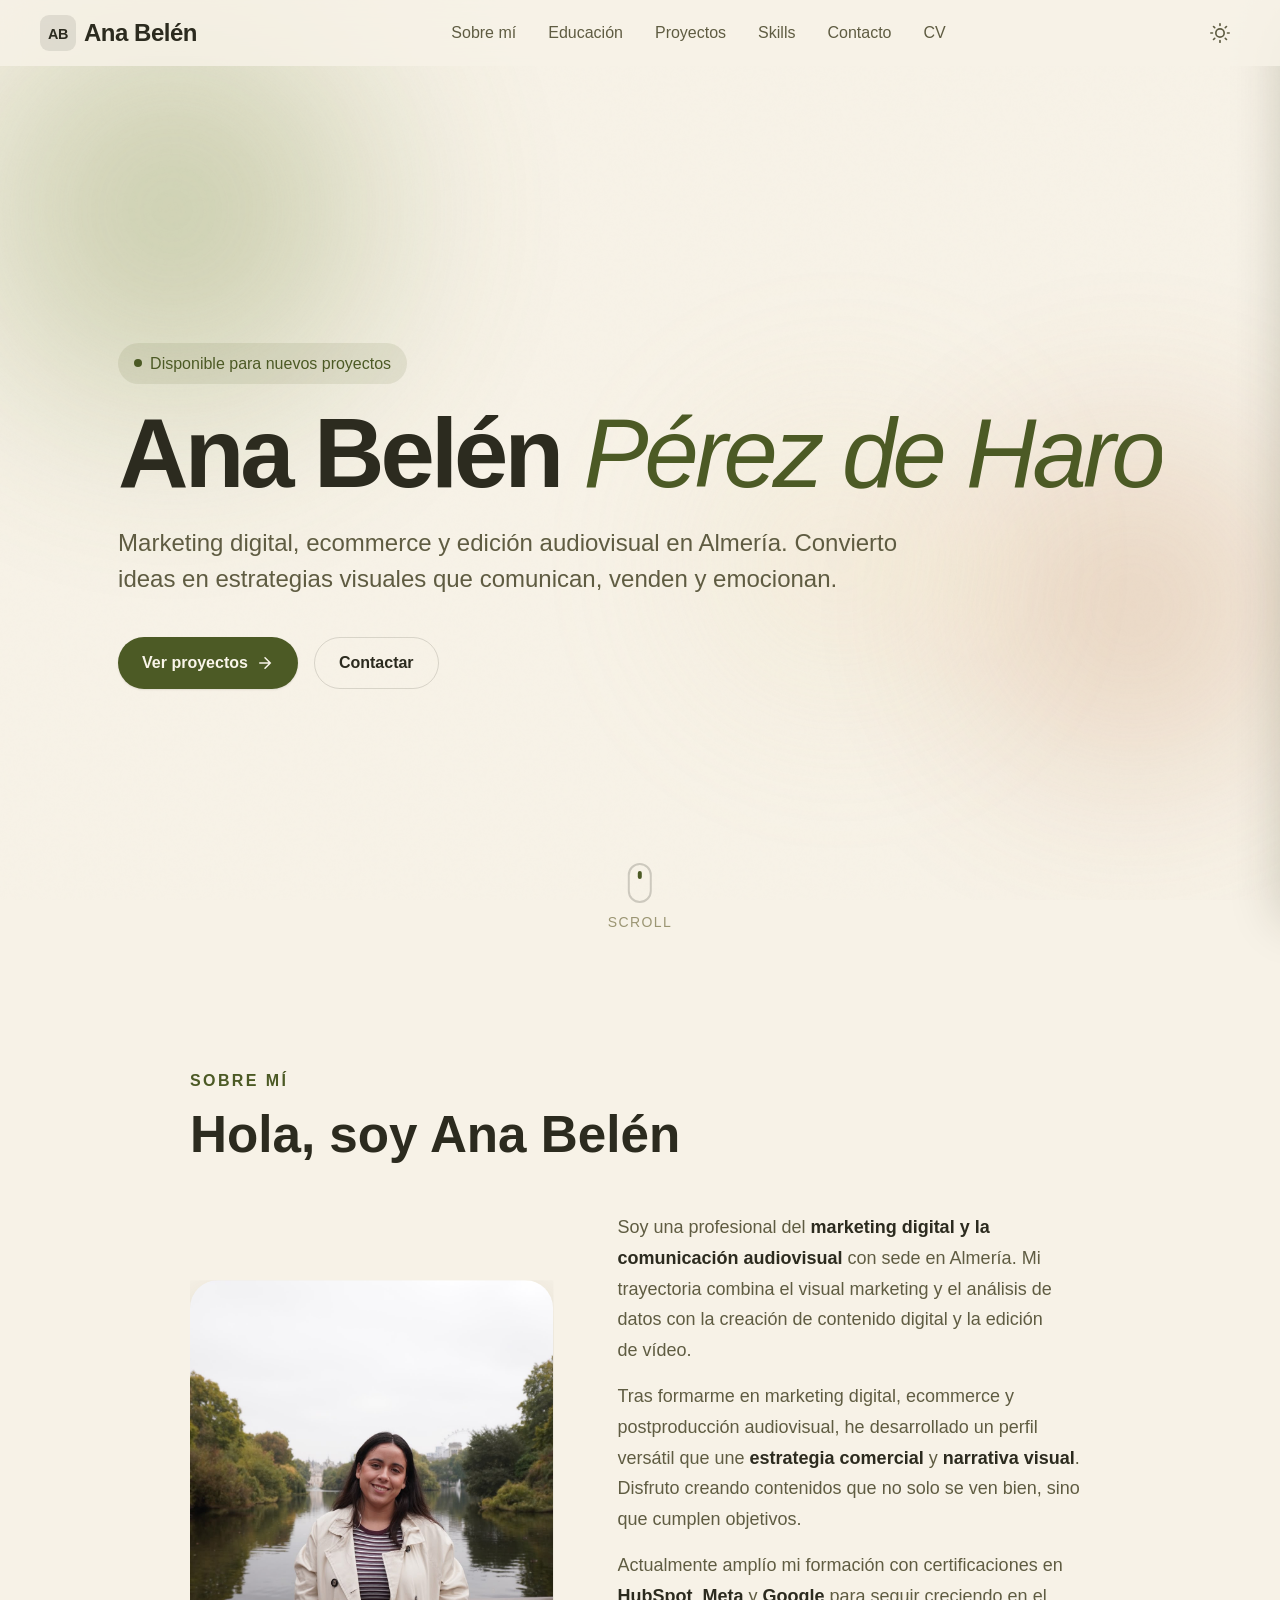
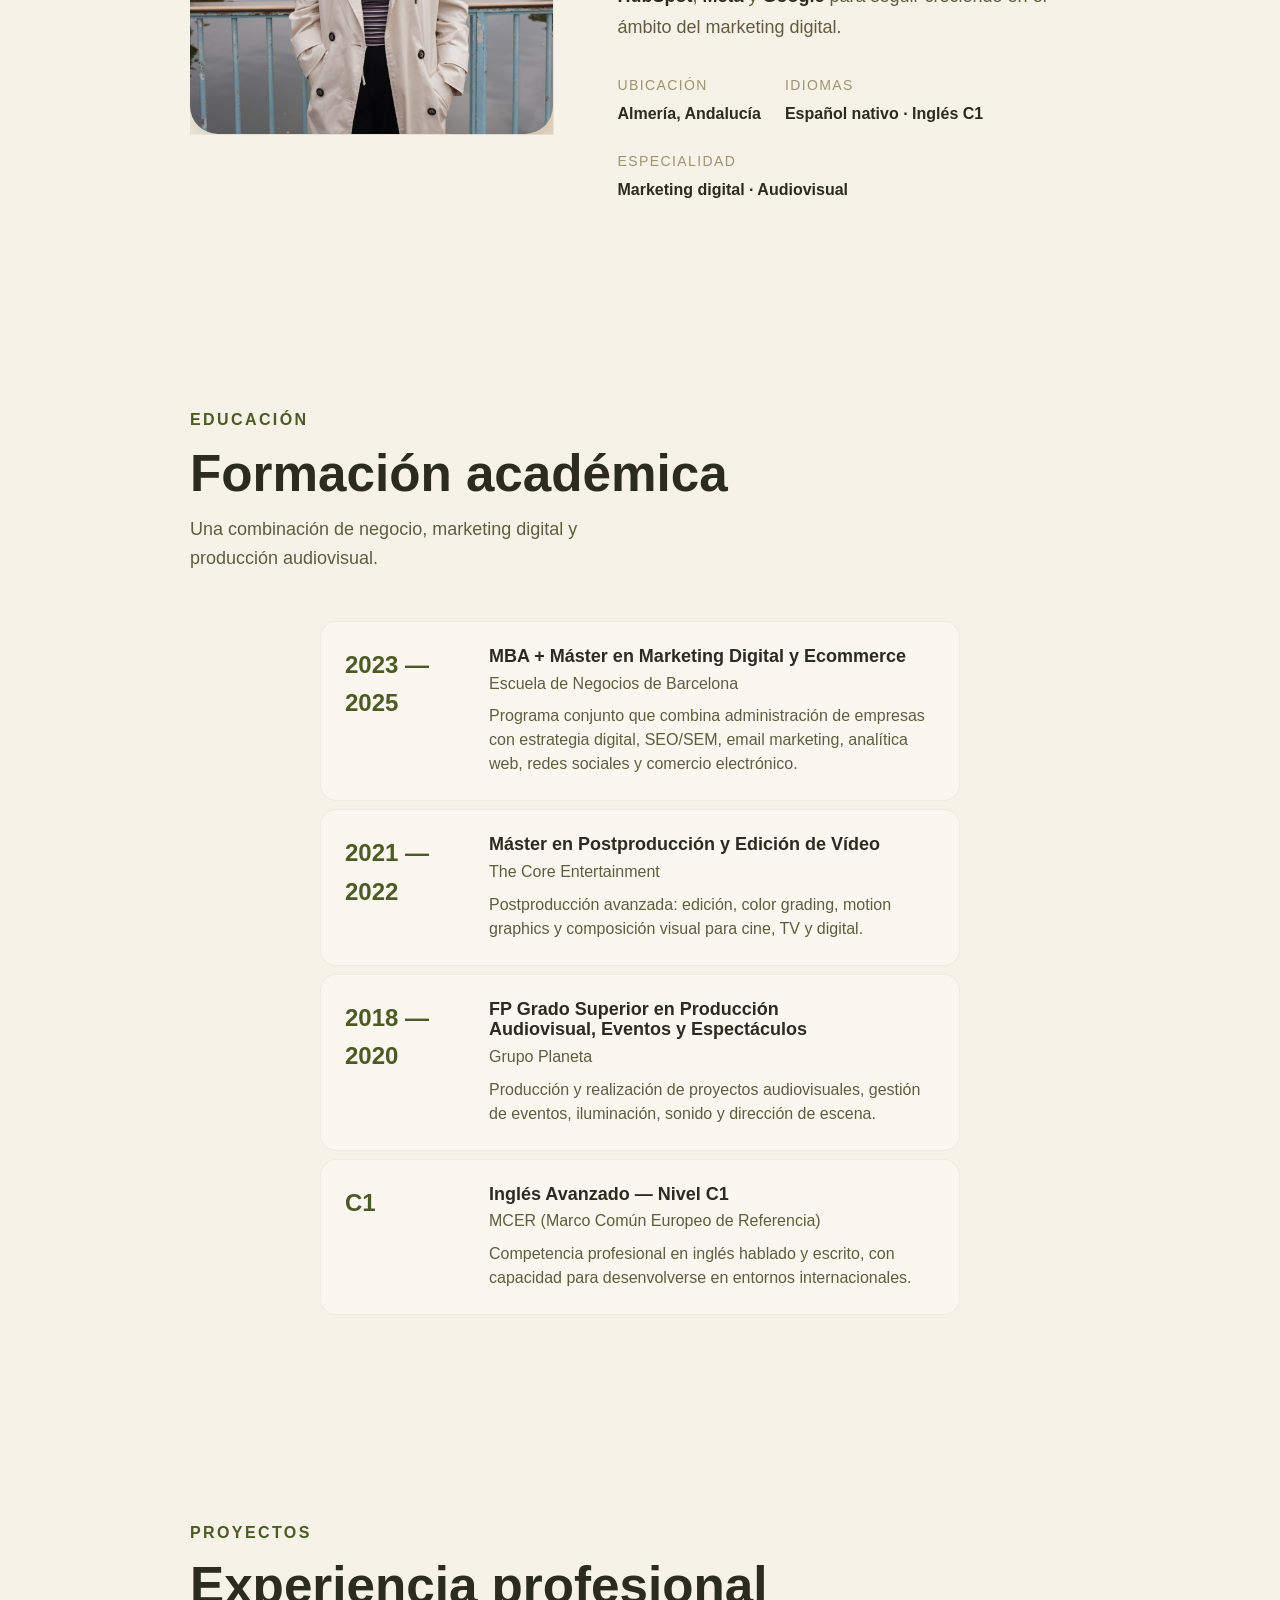
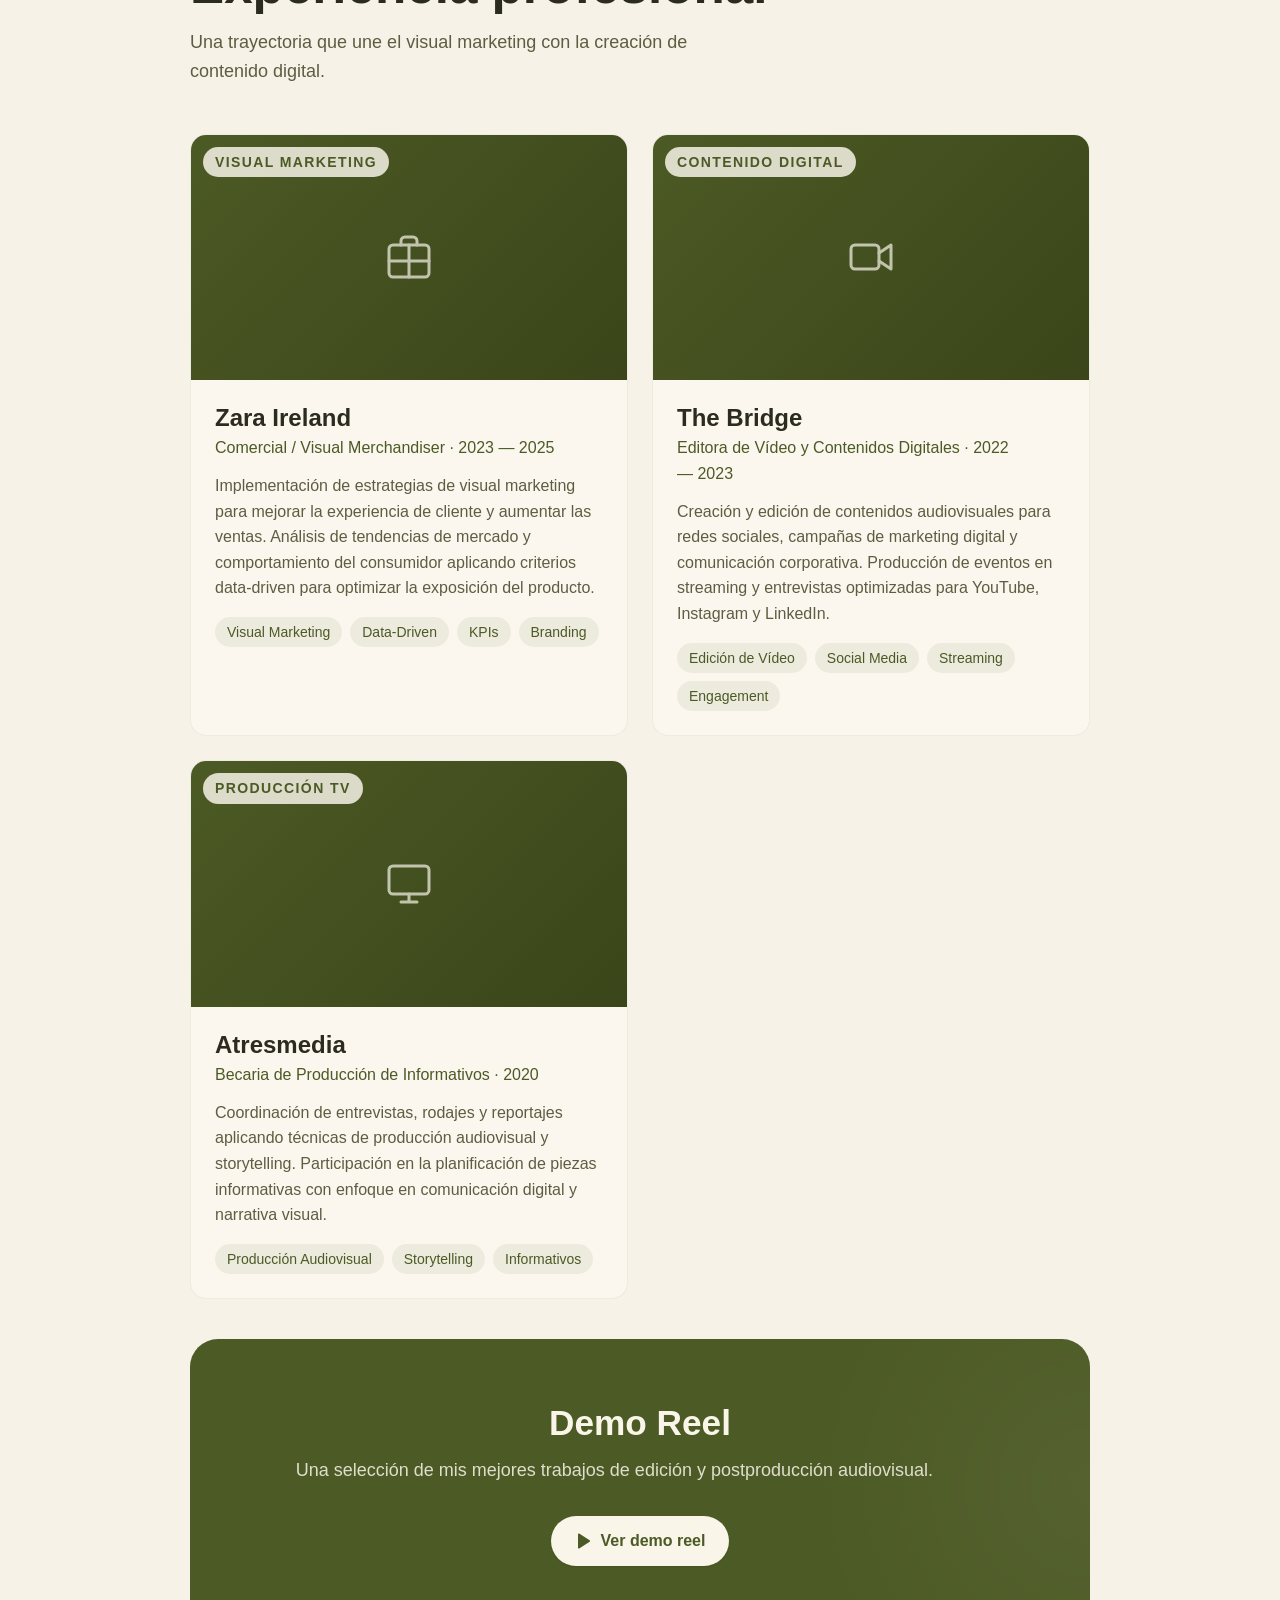
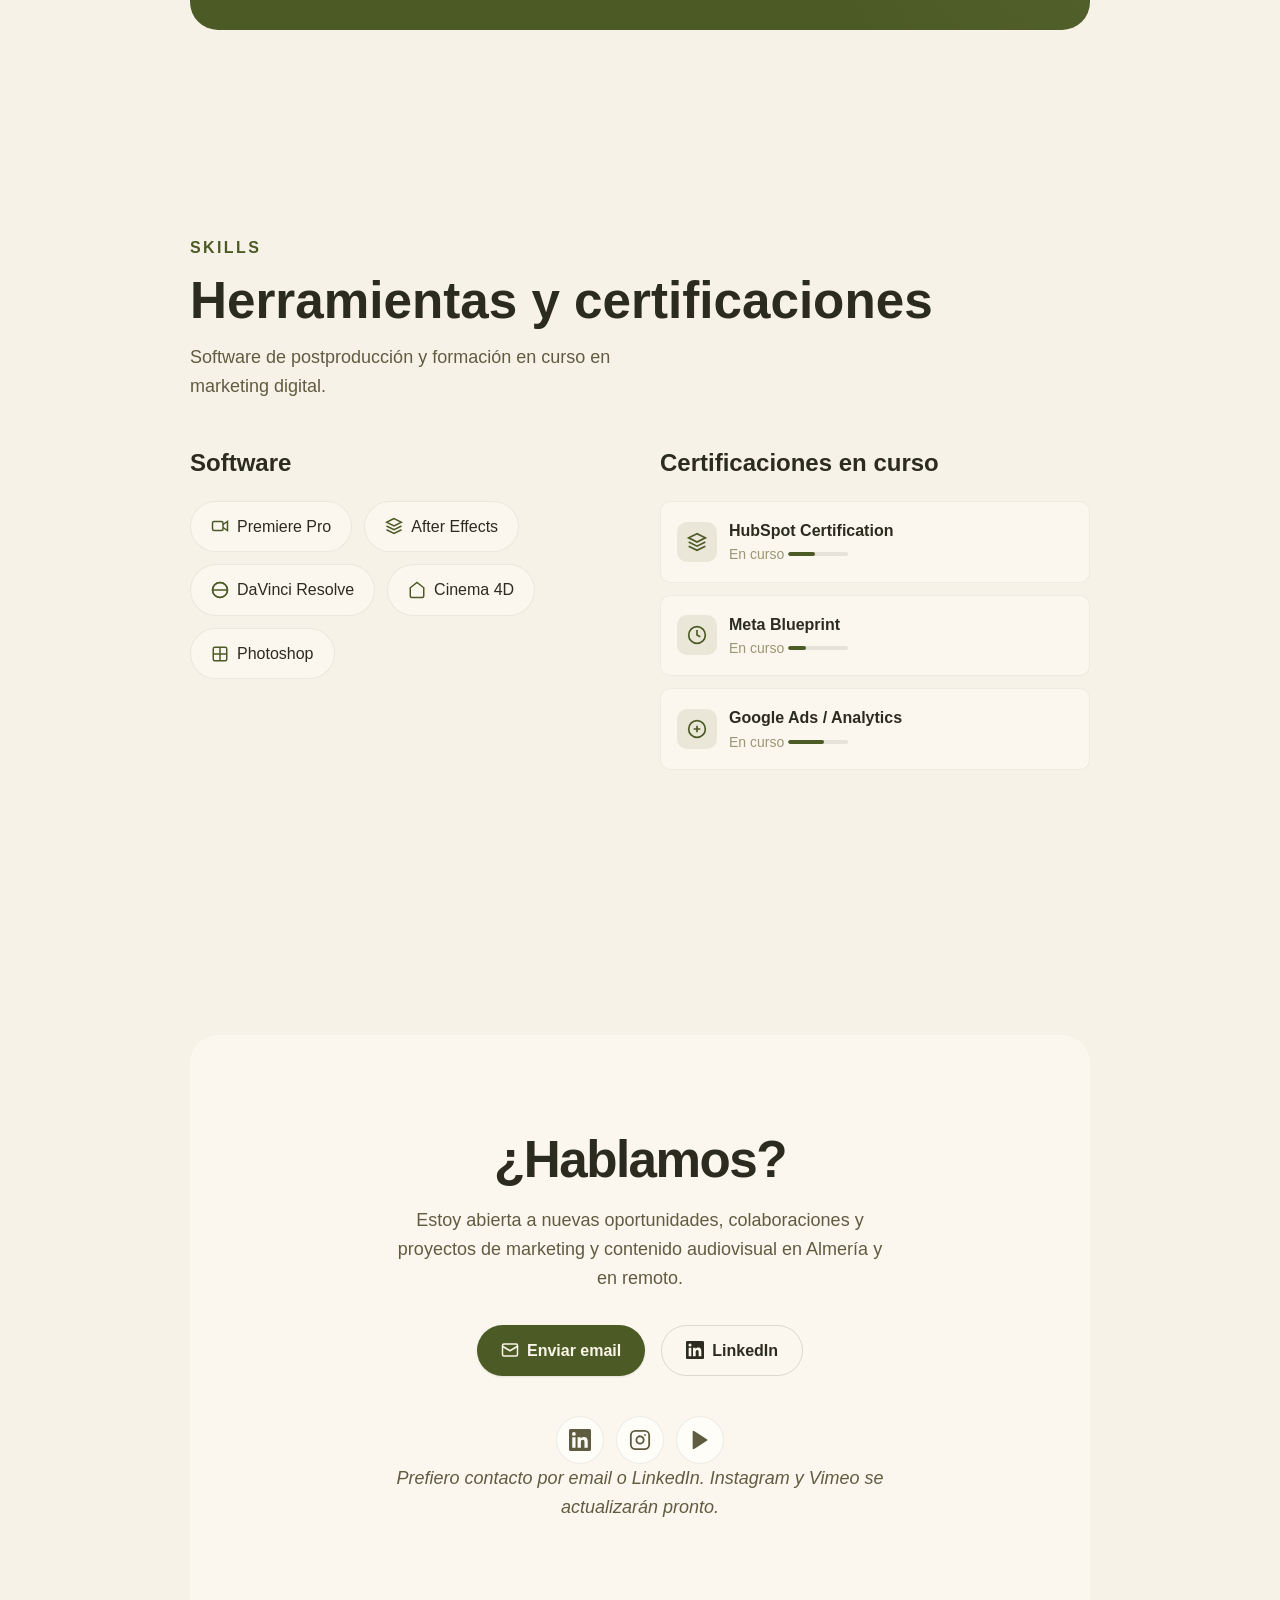
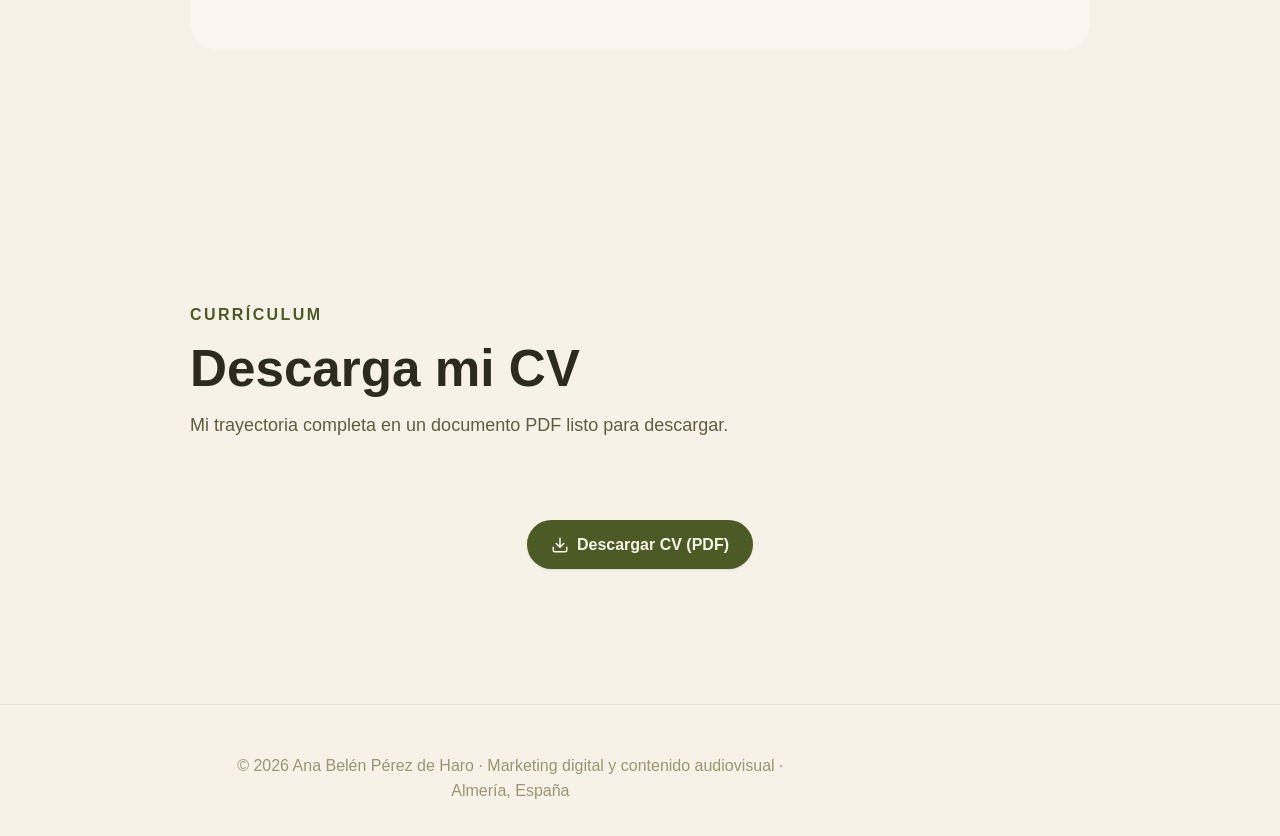
==== commit 76ae83b9: "Update: demo reel link, FP dates 2018-2020, remove phone, LinkedIn button, new photo" ====
--- a/index.html
+++ b/index.html
@@ -40,7 +40,6 @@
     "name": "Ana Belén Pérez de Haro",
     "jobTitle": "Especialista en Marketing Digital y Contenido Audiovisual",
     "description": "Profesional de marketing digital, ecommerce y edición de vídeo basada en Almería, España.",
-    "telephone": "+34673222100",
     "email": "mailto:anabelenperezh@gmail.com",
     "address": {
       "@type": "PostalAddress",
@@ -225,7 +224,7 @@
             </div>
           </div>
           <div class="edu-item reveal-scale">
-            <div class="edu-year">FP Superior</div>
+            <div class="edu-year">2018 — 2020</div>
             <div>
               <h3 class="edu-title">FP Grado Superior en Producción Audiovisual, Eventos y Espectáculos</h3>
               <p class="edu-institution">Grupo Planeta</p>
@@ -332,7 +331,7 @@
           <h3>Demo Reel</h3>
           <p>Una selección de mis mejores trabajos de edición y postproducción audiovisual.</p>
           <!-- TODO: Sustituir el href con tu enlace de Vimeo/YouTube -->
-          <a href="#" class="btn btn-primary" target="_blank" rel="noopener noreferrer" data-demo-reel title="Enlace pendiente — sustituir por tu URL de Vimeo o YouTube">
+          <a href="https://youtu.be/Piquv6PM_PA" class="btn btn-primary" target="_blank" rel="noopener noreferrer" data-demo-reel title="Ver demo reel en YouTube">
             <svg viewBox="0 0 24 24" fill="none" stroke="currentColor" stroke-width="2" stroke-linecap="round" stroke-linejoin="round">
               <polygon points="5 3 19 12 5 21 5 3" fill="currentColor"/>
             </svg>
@@ -439,11 +438,9 @@
               </svg>
               Enviar email
             </a>
-            <a href="tel:+34673222100" class="btn btn-ghost">
-              <svg viewBox="0 0 24 24" fill="none" stroke="currentColor" stroke-width="2" stroke-linecap="round" stroke-linejoin="round">
-                <path d="M22 16.92v3a2 2 0 0 1-2.18 2 19.79 19.79 0 0 1-8.63-3.07 19.5 19.5 0 0 1-6-6 19.79 19.79 0 0 1-3.07-8.67A2 2 0 0 1 4.11 2h3a2 2 0 0 1 2 1.72c.127.96.362 1.903.7 2.81a2 2 0 0 1-.45 2.11L8.09 9.91a16 16 0 0 0 6 6l1.27-1.27a2 2 0 0 1 2.11-.45c.907.338 1.85.573 2.81.7A2 2 0 0 1 22 16.92z"/>
-              </svg>
-              +34 673 222 100
+            <a href="https://www.linkedin.com/in/anabelenperezdeharo/" target="_blank" rel="noopener noreferrer" class="btn btn-ghost">
+              <svg viewBox="0 0 24 24" fill="currentColor"><path d="M20.45 20.45h-3.55v-5.57c0-1.33-.02-3.04-1.85-3.04-1.85 0-2.13 1.45-2.13 2.94v5.67H9.36V9h3.41v1.56h.05c.47-.9 1.63-1.85 3.36-1.85 3.6 0 4.26 2.37 4.26 5.46v6.28zM5.34 7.43a2.06 2.06 0 1 1 0-4.12 2.06 2.06 0 0 1 0 4.12zM7.12 20.45H3.55V9h3.57v11.45zM22.22 0H1.77C.79 0 0 .77 0 1.72v20.56C0 23.23.79 24 1.77 24h20.45c.98 0 1.78-.77 1.78-1.72V1.72C24 .77 23.2 0 22.22 0z"/></svg>
+              LinkedIn
             </a>
           </div>
 
@@ -458,14 +455,14 @@
                 <line x1="17.5" y1="6.5" x2="17.51" y2="6.5"/>
               </svg>
             </a>
-            <a href="#" class="social-link" target="_blank" rel="noopener noreferrer" aria-label="Vimeo" title="Enlace pendiente — sustituir por tu URL de Vimeo" data-placeholder>
+            <a href="https://youtu.be/Piquv6PM_PA" target="_blank" rel="noopener noreferrer" class="social-link" aria-label="Demo Reel" title="Ver demo reel en YouTube">
               <svg viewBox="0 0 24 24" fill="none" stroke="currentColor" stroke-width="2" stroke-linecap="round" stroke-linejoin="round">
                 <polygon points="5 3 19 12 5 21 5 3" fill="currentColor"/>
               </svg>
             </a>
           </div>
 
-          <p class="pending-note">Instagram y Vimeo se actualizarán pronto. LinkedIn ya disponible.</p>
+          <p class="pending-note">Prefiero contacto por email o LinkedIn. Instagram y Vimeo se actualizarán pronto.</p>
         </div>
       </div>
     </section>
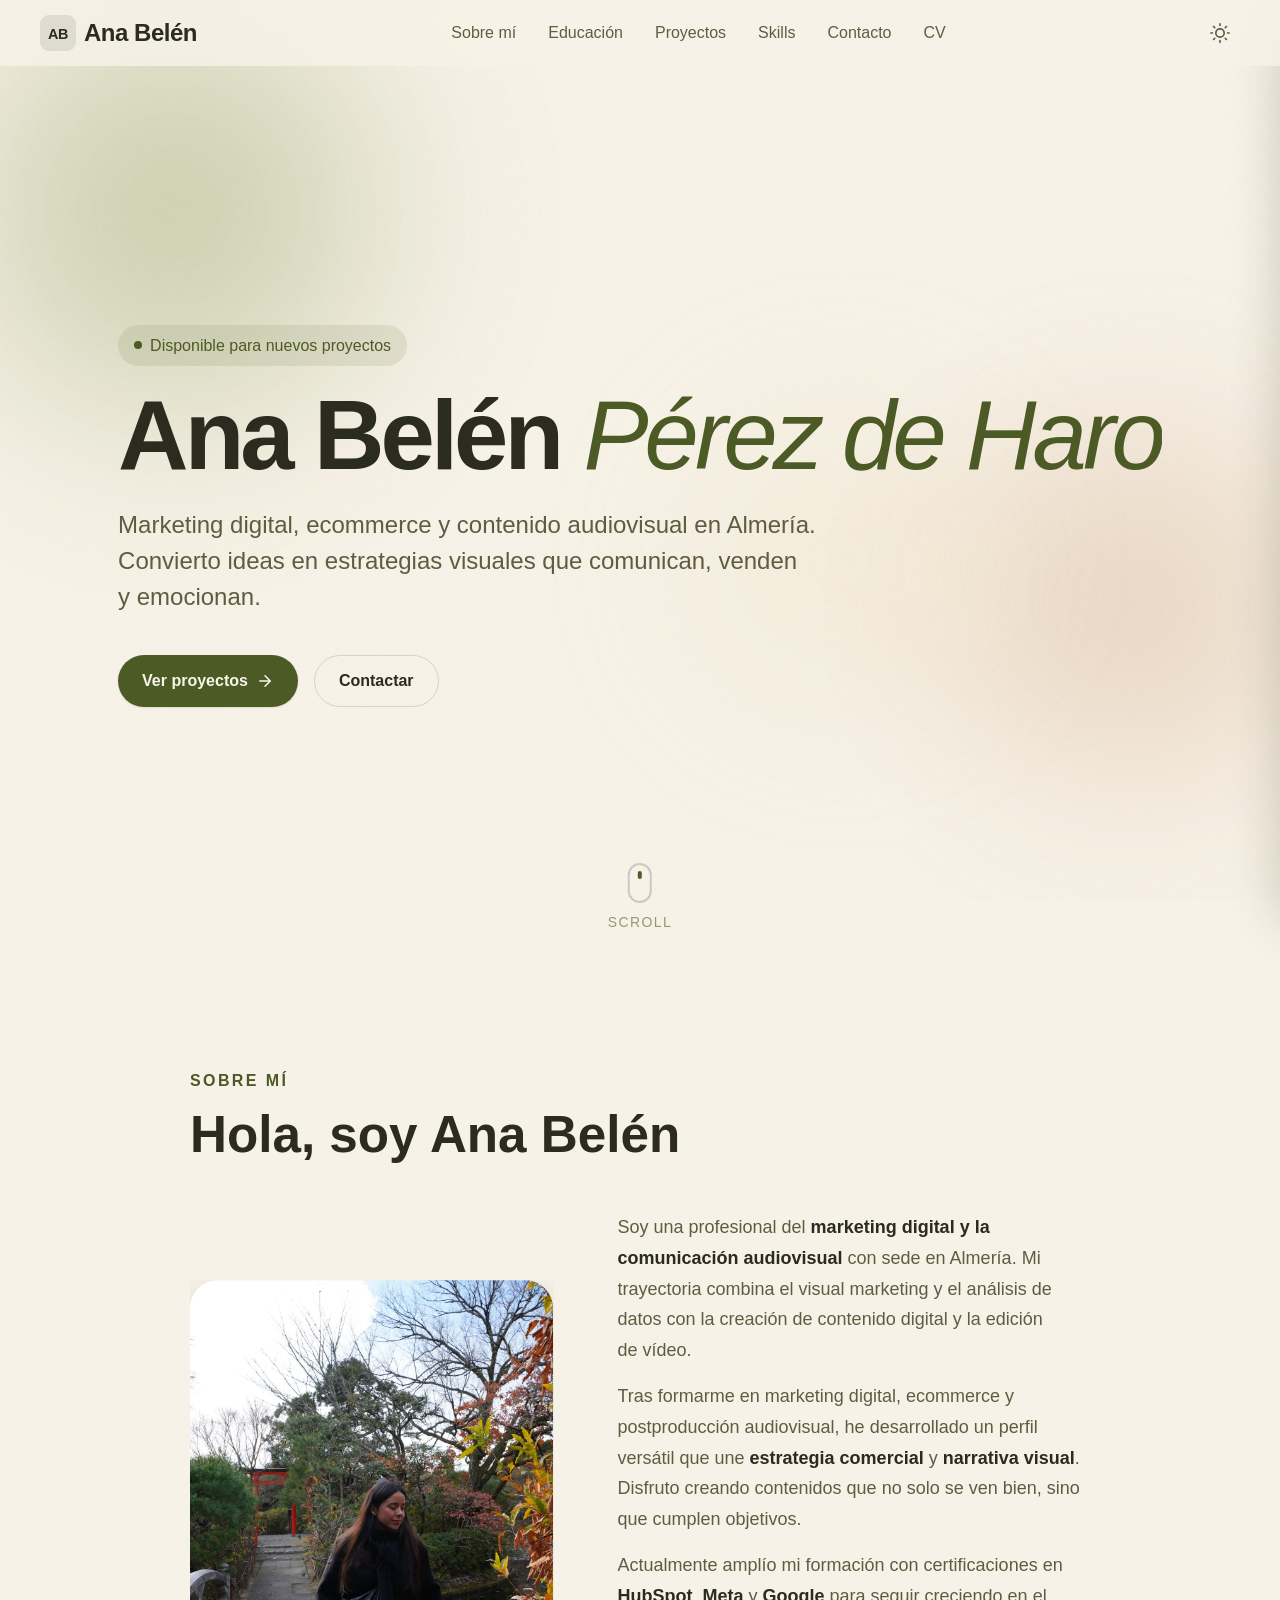
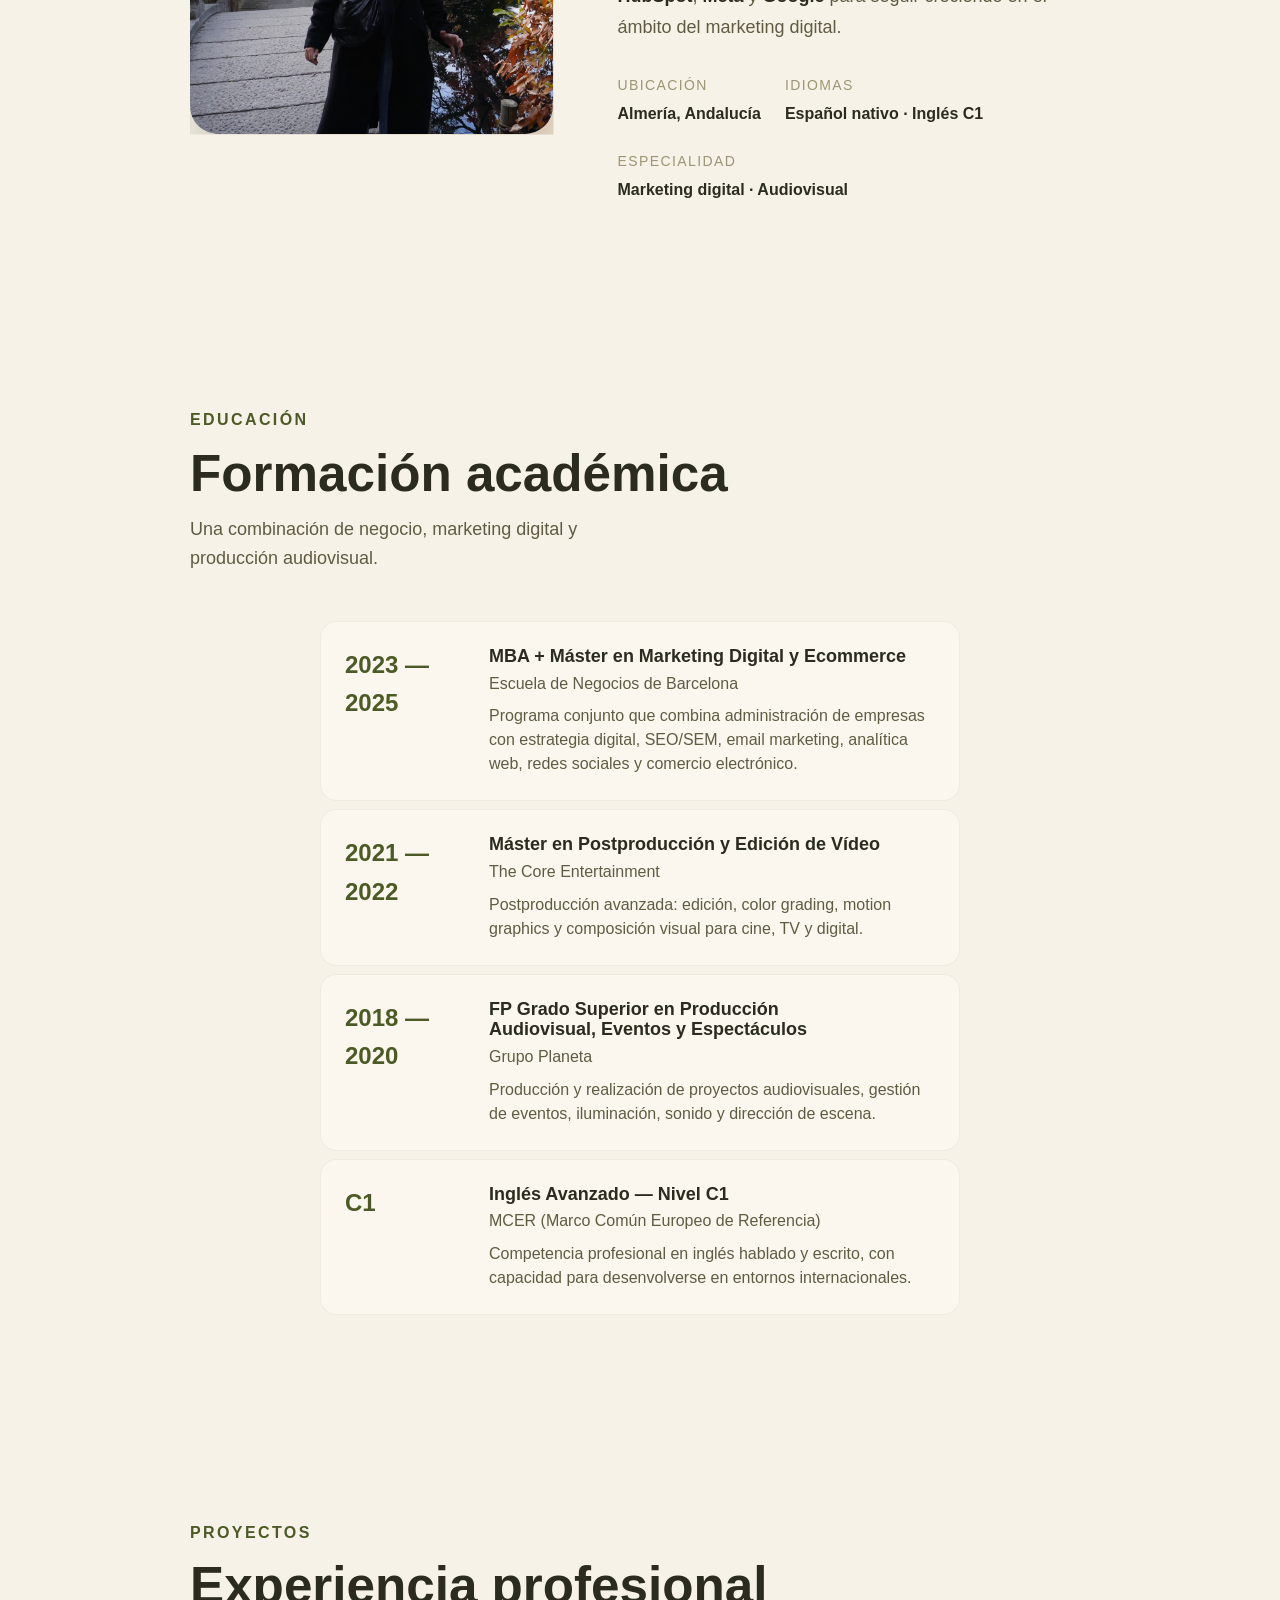
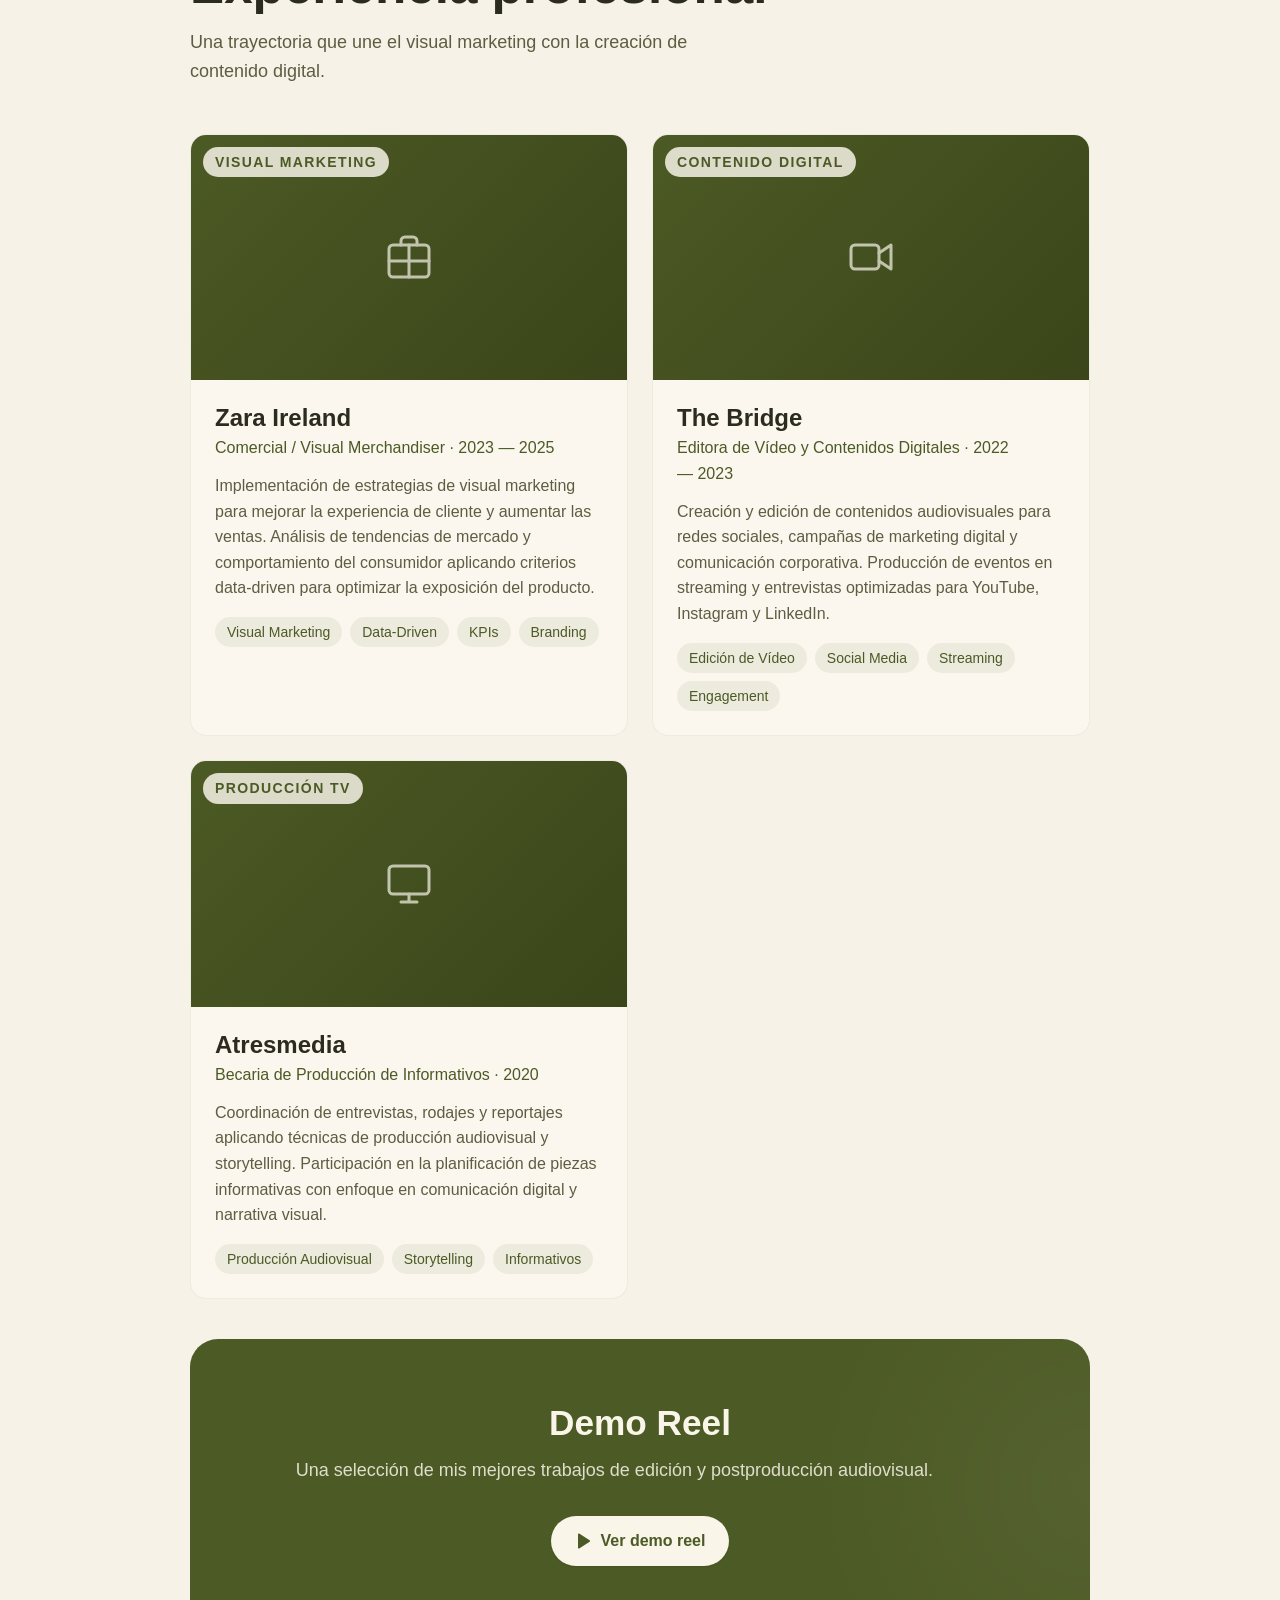
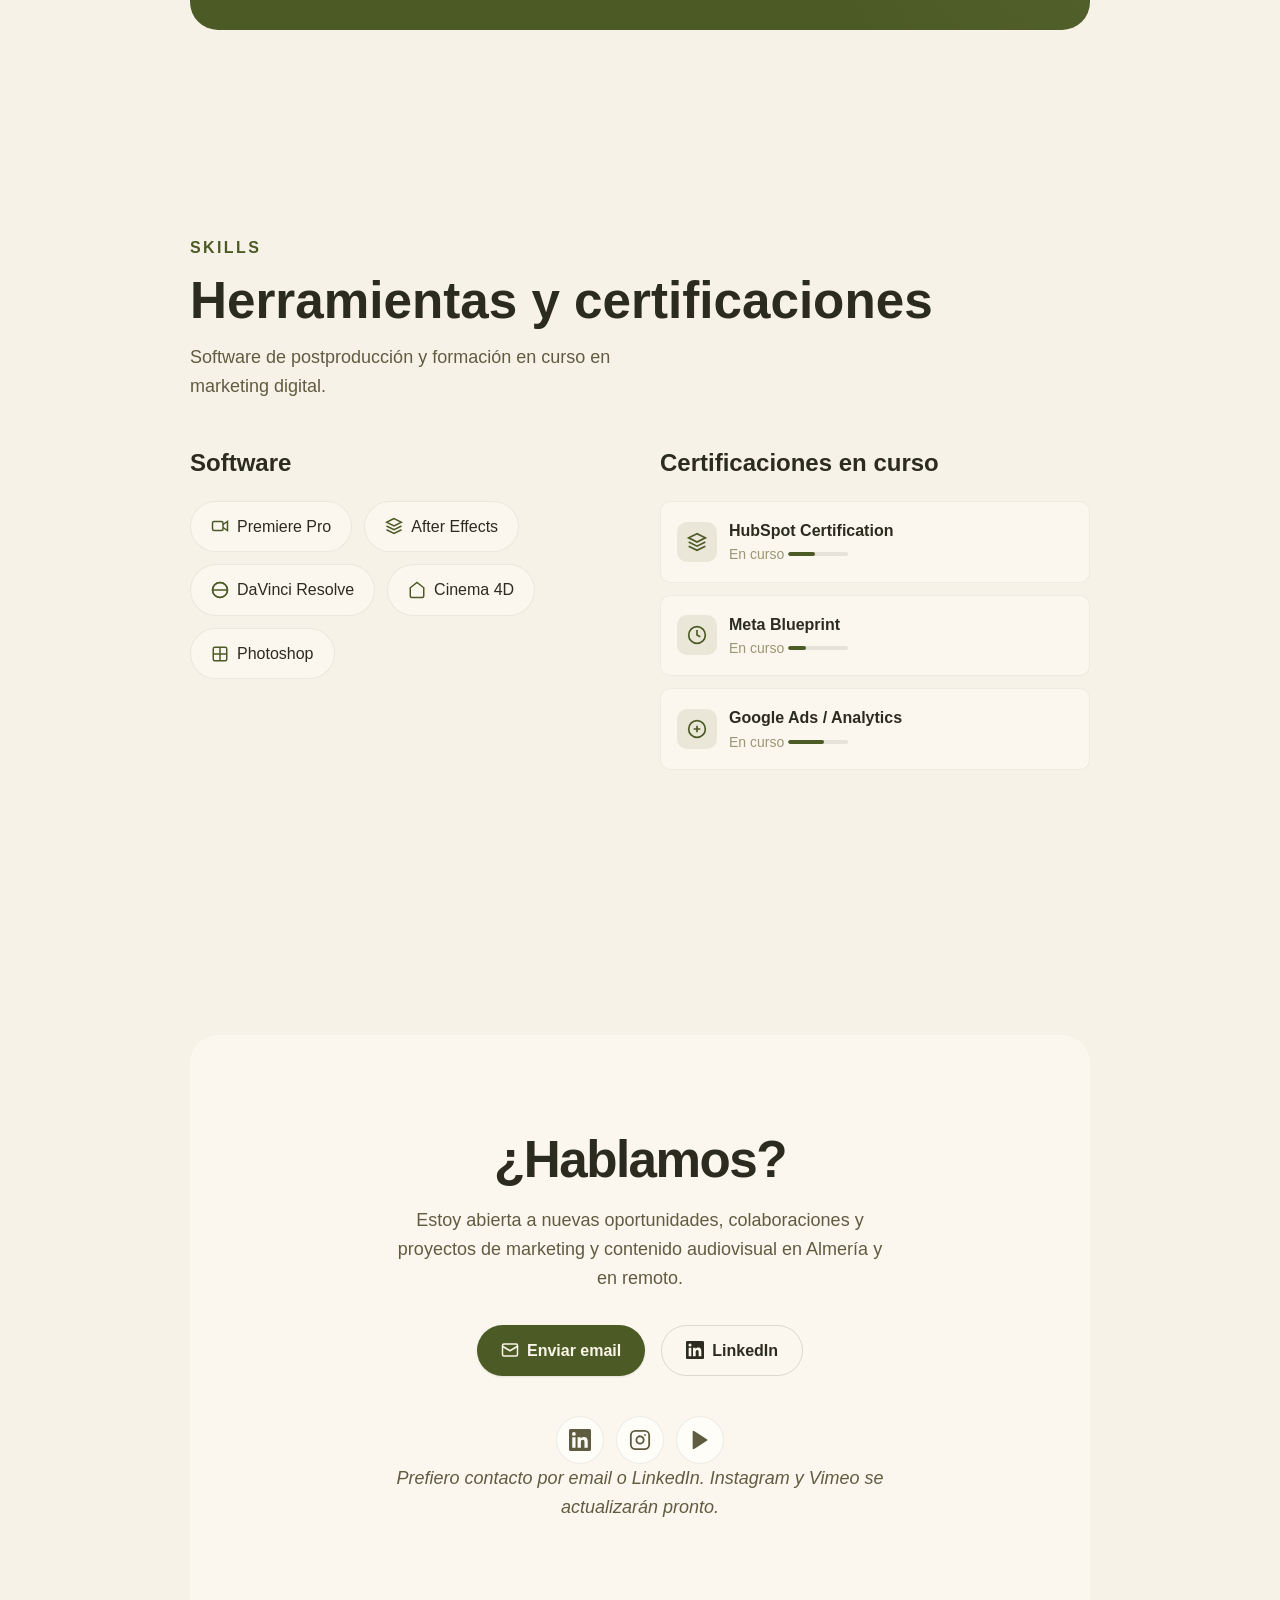
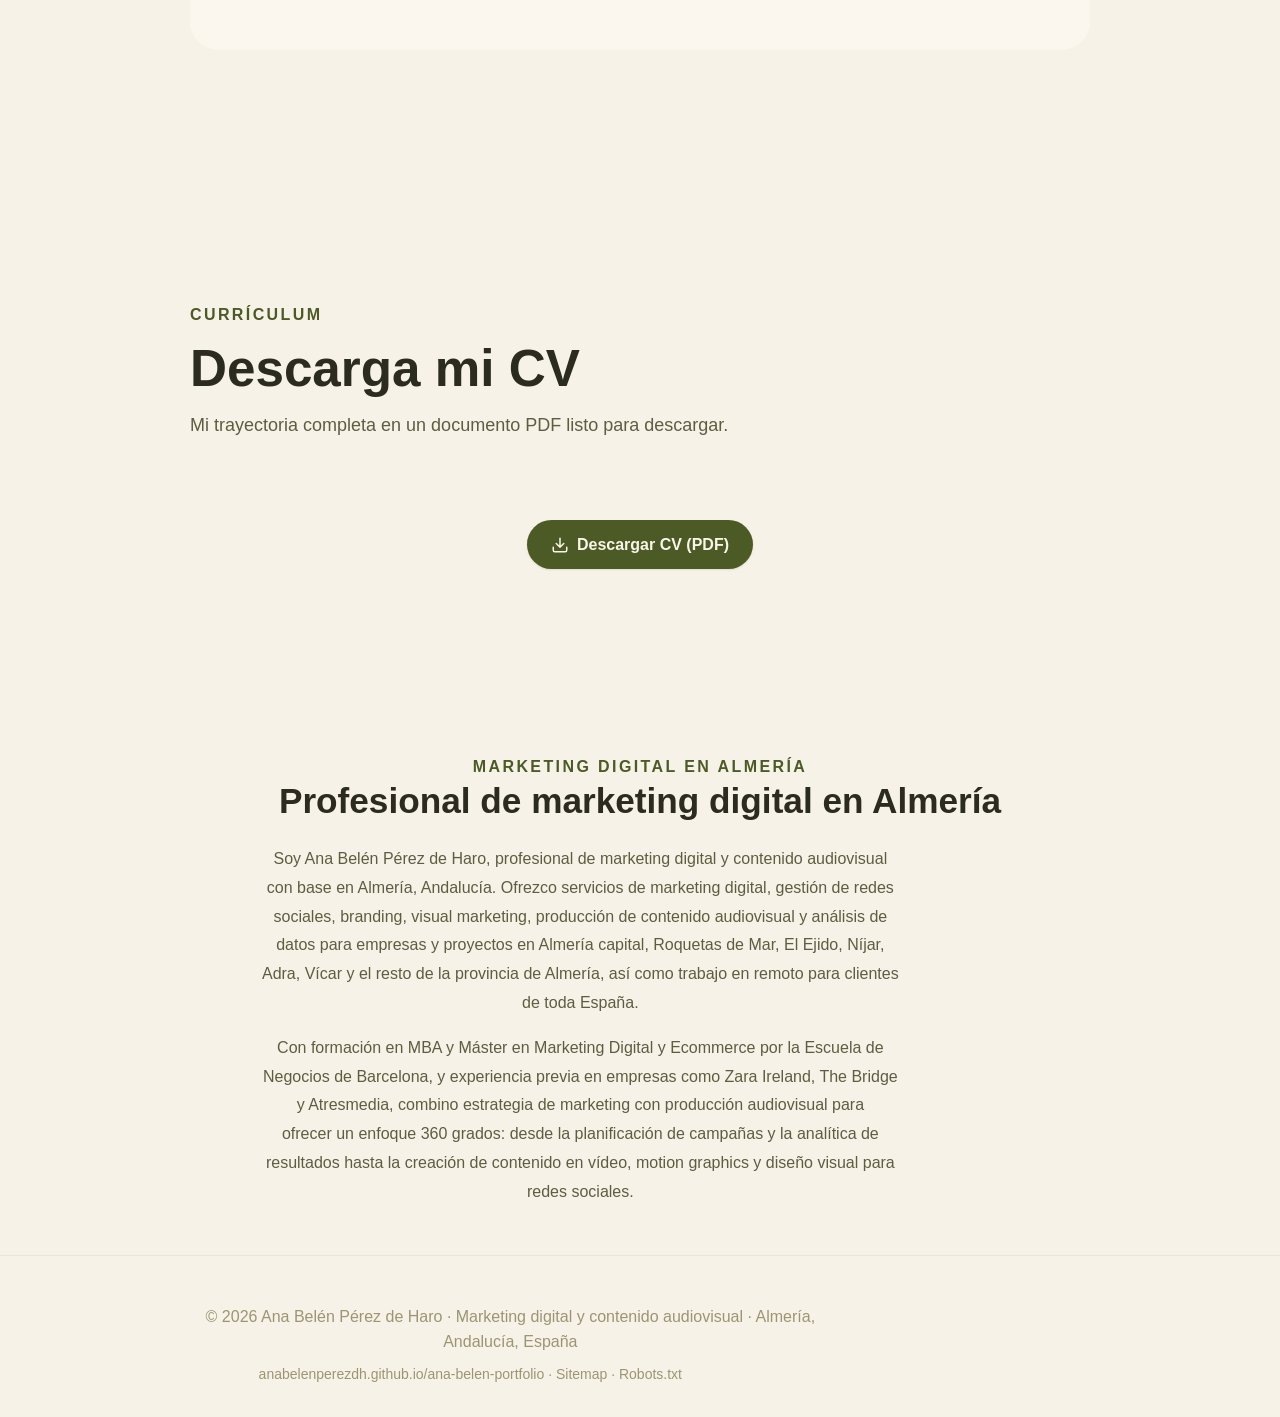
==== commit e45152d4: "SEO: robots.txt, sitemap.xml, canonical URL, enriched JSON-LD, local SEO content" ====
--- a/index.html
+++ b/index.html
@@ -3,23 +3,31 @@
 <head>
   <meta charset="UTF-8" />
   <meta name="viewport" content="width=device-width, initial-scale=1.0" />
+
+  <!-- ===== SEO PRINCIPAL ===== -->
+  <title>Ana Belén Pérez de Haro | Marketing Digital en Almería — Portfolio</title>
+  <meta name="description" content="Ana Belén Pérez de Haro, profesional de marketing digital y contenido audiovisual en Almería. MBA + Máster en Marketing Digital y Ecommerce. Experiencia en visual marketing, redes sociales, branding y producción audiovisual. Disponible para proyectos en Almería y remoto." />
+  <meta name="keywords" content="marketing Almería, marketing digital Almería, profesional marketing Almería, consulta marketing Almería, Ana Belén Pérez de Haro, marketing digital, ecommerce Almería, contenido audiovisual Almería, visual marketing, edición de vídeo Almería, branding Almería, social media Almería" />
   <meta name="author" content="Ana Belén Pérez de Haro" />
-  <meta name="robots" content="index, follow" />
-
-  <title>Ana Belén Pérez de Haro | Marketing digital y contenido audiovisual en Almería</title>
-  <meta name="description" content="Ana Belén Pérez de Haro — profesional de marketing digital, ecommerce y edición audiovisual en Almería. Experiencia en visual marketing, contenido digital y producción audiovisual. Portfolio de proyectos." />
-  <meta name="keywords" content="marketing Almería, marketing digital Almería, edición de vídeo Almería, contenido audiovisual Almería, ecommerce Almería, Ana Belén Pérez de Haro, visual marketing" />
-
-  <!-- Open Graph -->
-  <meta property="og:type" content="website" />
-  <meta property="og:title" content="Ana Belén Pérez de Haro | Marketing digital y contenido audiovisual en Almería" />
-  <meta property="og:description" content="Marketing digital, ecommerce, edición de vídeo y visual marketing. Portfolio profesional basado en Almería." />
+  <meta name="robots" content="index, follow, max-image-preview:large, max-snippet:-1" />
+  <meta name="language" content="Spanish" />
+  <link rel="canonical" href="https://anabelenperezdh.github.io/ana-belen-portfolio/" />
+
+  <!-- ===== Open Graph ===== -->
+  <meta property="og:type" content="profile" />
+  <meta property="og:title" content="Ana Belén Pérez de Haro | Marketing Digital en Almería" />
+  <meta property="og:description" content="Profesional de marketing digital y contenido audiovisual en Almería. MBA + Máster en Marketing Digital y Ecommerce. Disponible para proyectos." />
   <meta property="og:locale" content="es_ES" />
-
-  <!-- Twitter -->
-  <meta name="twitter:card" content="summary" />
-  <meta name="twitter:title" content="Ana Belén Pérez de Haro | Marketing digital y contenido audiovisual en Almería" />
-  <meta name="twitter:description" content="Marketing digital, ecommerce, edición de vídeo y visual marketing. Portfolio profesional basado en Almería." />
+  <meta property="og:url" content="https://anabelenperezdh.github.io/ana-belen-portfolio/" />
+  <meta property="og:image" content="https://anabelenperezdh.github.io/ana-belen-portfolio/assets/profile.jpg" />
+  <meta property="profile:first_name" content="Ana Belén" />
+  <meta property="profile:last_name" content="Pérez de Haro" />
+
+  <!-- ===== Twitter ===== -->
+  <meta name="twitter:card" content="summary_large_image" />
+  <meta name="twitter:title" content="Ana Belén Pérez de Haro | Marketing Digital en Almería" />
+  <meta name="twitter:description" content="Profesional de marketing digital y contenido audiovisual en Almería. Disponible para proyectos." />
+  <meta name="twitter:image" content="https://anabelenperezdh.github.io/ana-belen-portfolio/assets/profile.jpg" />
 
   <!-- Favicon -->
   <link rel="icon" type="image/svg+xml" href="data:image/svg+xml,%3Csvg xmlns='http://www.w3.org/2000/svg' viewBox='0 0 32 32'%3E%3Crect width='32' height='32' rx='8' fill='%234c5a25'/%3E%3Ctext x='16' y='22' font-family='sans-serif' font-size='14' font-weight='700' fill='%23f7f2e7' text-anchor='middle'%3EAB%3C/text%3E%3C/svg%3E" />
@@ -38,16 +46,24 @@
     "@context": "https://schema.org",
     "@type": "Person",
     "name": "Ana Belén Pérez de Haro",
+    "alternateName": "Ana Belén Pérez",
     "jobTitle": "Especialista en Marketing Digital y Contenido Audiovisual",
-    "description": "Profesional de marketing digital, ecommerce y edición de vídeo basada en Almería, España.",
+    "description": "Profesional de marketing digital, ecommerce, social media y edición de vídeo basada en Almería, España. MBA + Máster en Marketing Digital y Ecommerce.",
     "email": "mailto:anabelenperezh@gmail.com",
+    "image": "https://anabelenperezdh.github.io/ana-belen-portfolio/assets/profile.jpg",
+    "url": "https://anabelenperezdh.github.io/ana-belen-portfolio/",
+    "sameAs": [
+      "https://www.linkedin.com/in/anabelenperezdeharo/",
+      "https://youtu.be/Piquv6PM_PA"
+    ],
     "address": {
       "@type": "PostalAddress",
       "addressLocality": "Almería",
       "addressRegion": "Andalucía",
-      "addressCountry": "ES"
+      "addressCountry": "ES",
+      "postalCode": "04000"
     },
-    "knowsAbout": ["Marketing digital", "Ecommerce", "Edición de vídeo", "Visual marketing", "Producción audiovisual", "Branding", "Análisis de mercado"],
+    "knowsAbout": ["Marketing digital", "Ecommerce", "Social media", "Edición de vídeo", "Visual marketing", "Producción audiovisual", "Branding", "Análisis de mercado", "Meta Ads", "Google Ads", "Google Analytics", "HubSpot"],
     "knowsLanguage": ["Español (nativo)", "Inglés (C1)"],
     "alumniOf": [
       { "@type": "EducationalOrganization", "name": "Escuela de Negocios de Barcelona" },
@@ -59,6 +75,17 @@
       { "@type": "Organization", "name": "The Bridge" },
       { "@type": "Organization", "name": "Atresmedia" }
     ]
+  }
+  </script>
+  <!-- JSON-LD: Website -->
+  <script type="application/ld+json">
+  {
+    "@context": "https://schema.org",
+    "@type": "WebSite",
+    "name": "Portfolio — Ana Belén Pérez de Haro",
+    "url": "https://anabelenperezdh.github.io/ana-belen-portfolio/",
+    "description": "Portfolio profesional de marketing digital y contenido audiovisual en Almería.",
+    "inLanguage": "es-ES"
   }
   </script>
 </head>
@@ -137,7 +164,7 @@
           Ana Belén <span class="accent">Pérez de Haro</span>
         </h1>
         <p class="hero-subtitle reveal-fade">
-          Marketing digital, ecommerce y edición audiovisual en Almería. Convierto ideas en estrategias visuales que comunican, venden y emocionan.
+          Marketing digital, ecommerce y contenido audiovisual en Almería. Convierto ideas en estrategias visuales que comunican, venden y emocionan.
         </p>
         <div class="hero-actions reveal-fade">
           <a href="#projects" class="btn btn-primary">
@@ -486,12 +513,31 @@
       </div>
     </section>
 
+    <!-- ===== SEO LOCAL CONTENT ===== -->
+    <section class="section" id="marketing-almeria" style="padding-block: clamp(2rem, 5vw, 3rem);">
+      <div class="container">
+        <div class="reveal" style="max-width: 760px; margin-inline: auto; text-align: center;">
+          <span class="section-label">Marketing digital en Almería</span>
+          <h2 class="section-title" style="font-size: var(--text-xl); margin-block-end: var(--space-6);">Profesional de marketing digital en Almería</h2>
+          <p style="color: var(--color-text-muted); font-size: var(--text-sm); line-height: 1.8;">
+            Soy Ana Belén Pérez de Haro, profesional de marketing digital y contenido audiovisual con base en Almería, Andalucía. Ofrezco servicios de marketing digital, gestión de redes sociales, branding, visual marketing, producción de contenido audiovisual y análisis de datos para empresas y proyectos en Almería capital, Roquetas de Mar, El Ejido, Níjar, Adra, Vícar y el resto de la provincia de Almería, así como trabajo en remoto para clientes de toda España.
+          </p>
+          <p style="color: var(--color-text-muted); font-size: var(--text-sm); line-height: 1.8; margin-block-start: var(--space-4);">
+            Con formación en MBA y Máster en Marketing Digital y Ecommerce por la Escuela de Negocios de Barcelona, y experiencia previa en empresas como Zara Ireland, The Bridge y Atresmedia, combino estrategia de marketing con producción audiovisual para ofrecer un enfoque 360 grados: desde la planificación de campañas y la analítica de resultados hasta la creación de contenido en vídeo, motion graphics y diseño visual para redes sociales.
+          </p>
+        </div>
+      </div>
+    </section>
+
   </main>
 
   <!-- ===== FOOTER ===== -->
   <footer class="footer">
     <div class="container">
-      <p>© <span data-year>2026</span> Ana Belén Pérez de Haro · Marketing digital y contenido audiovisual · Almería, España</p>
+      <p>© <span data-year>2026</span> Ana Belén Pérez de Haro · Marketing digital y contenido audiovisual · Almería, Andalucía, España</p>
+      <p style="font-size: var(--text-xs); color: var(--color-text-faint); margin-block-start: var(--space-2);">
+        <a href="https://anabelenperezdh.github.io/ana-belen-portfolio/" style="color: inherit; text-decoration: none;">anabelenperezdh.github.io/ana-belen-portfolio</a> · <a href="./sitemap.xml" style="color: inherit; text-decoration: none;">Sitemap</a> · <a href="./robots.txt" style="color: inherit; text-decoration: none;">Robots.txt</a>
+      </p>
     </div>
   </footer>
 
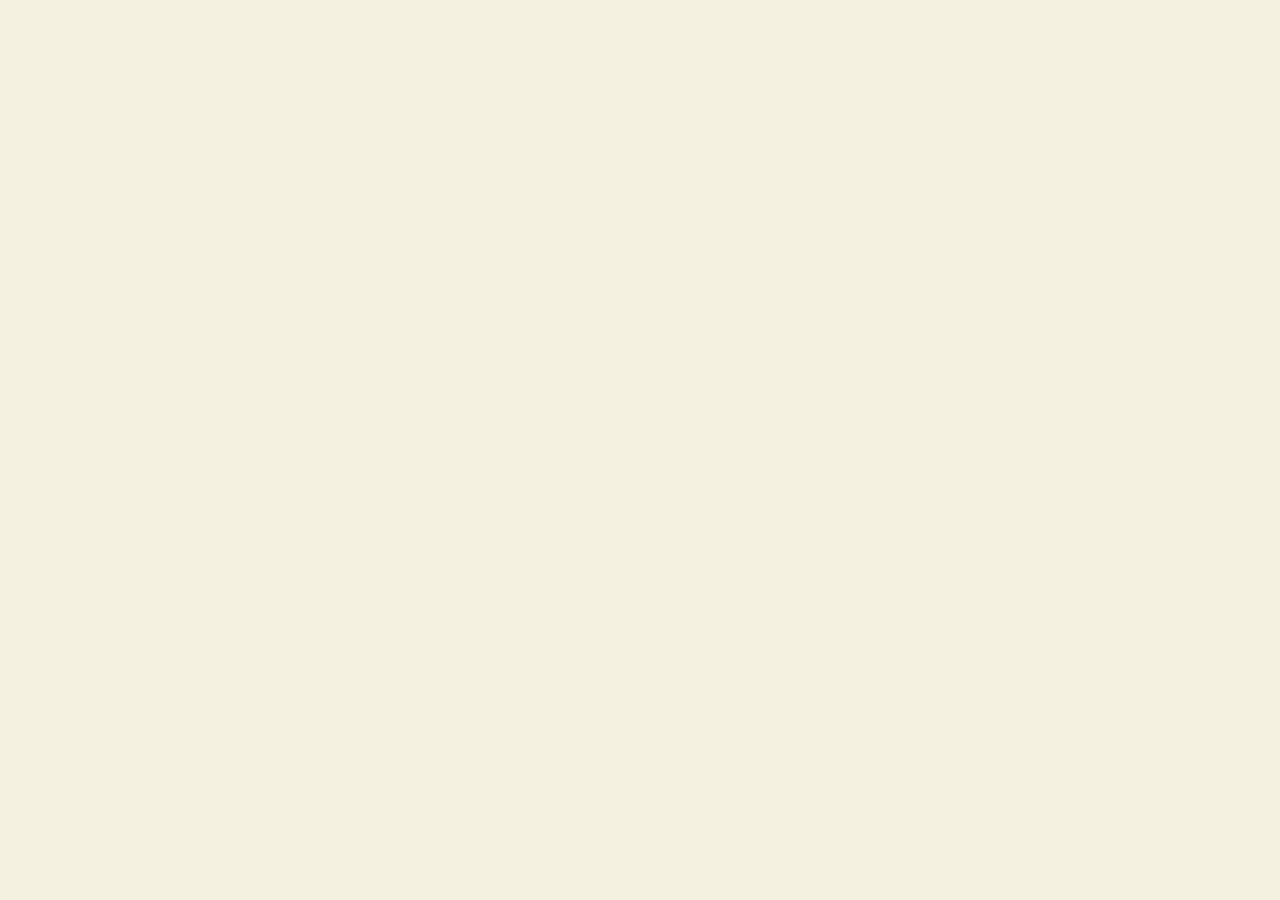
==== commit bea000d8: "Update greeting from 'Hello' to 'Goodbye'" ====
--- a/index.html
+++ b/index.html
@@ -1,547 +1,516 @@
 <!DOCTYPE html>
 <html lang="es">
 <head>
-  <meta charset="UTF-8" />
-  <meta name="viewport" content="width=device-width, initial-scale=1.0" />
-
-  <!-- ===== SEO PRINCIPAL ===== -->
-  <title>Ana Belén Pérez de Haro | Marketing Digital en Almería — Portfolio</title>
-  <meta name="description" content="Ana Belén Pérez de Haro, profesional de marketing digital y contenido audiovisual en Almería. MBA + Máster en Marketing Digital y Ecommerce. Experiencia en visual marketing, redes sociales, branding y producción audiovisual. Disponible para proyectos en Almería y remoto." />
-  <meta name="keywords" content="marketing Almería, marketing digital Almería, profesional marketing Almería, consulta marketing Almería, Ana Belén Pérez de Haro, marketing digital, ecommerce Almería, contenido audiovisual Almería, visual marketing, edición de vídeo Almería, branding Almería, social media Almería" />
-  <meta name="author" content="Ana Belén Pérez de Haro" />
-  <meta name="robots" content="index, follow, max-image-preview:large, max-snippet:-1" />
-  <meta name="language" content="Spanish" />
-  <link rel="canonical" href="https://anabelenperezdh.github.io/ana-belen-portfolio/" />
-
-  <!-- ===== Open Graph ===== -->
-  <meta property="og:type" content="profile" />
-  <meta property="og:title" content="Ana Belén Pérez de Haro | Marketing Digital en Almería" />
-  <meta property="og:description" content="Profesional de marketing digital y contenido audiovisual en Almería. MBA + Máster en Marketing Digital y Ecommerce. Disponible para proyectos." />
-  <meta property="og:locale" content="es_ES" />
-  <meta property="og:url" content="https://anabelenperezdh.github.io/ana-belen-portfolio/" />
-  <meta property="og:image" content="https://anabelenperezdh.github.io/ana-belen-portfolio/assets/profile.jpg" />
-  <meta property="profile:first_name" content="Ana Belén" />
-  <meta property="profile:last_name" content="Pérez de Haro" />
-
-  <!-- ===== Twitter ===== -->
-  <meta name="twitter:card" content="summary_large_image" />
-  <meta name="twitter:title" content="Ana Belén Pérez de Haro | Marketing Digital en Almería" />
-  <meta name="twitter:description" content="Profesional de marketing digital y contenido audiovisual en Almería. Disponible para proyectos." />
-  <meta name="twitter:image" content="https://anabelenperezdh.github.io/ana-belen-portfolio/assets/profile.jpg" />
-
-  <!-- Favicon -->
-  <link rel="icon" type="image/svg+xml" href="data:image/svg+xml,%3Csvg xmlns='http://www.w3.org/2000/svg' viewBox='0 0 32 32'%3E%3Crect width='32' height='32' rx='8' fill='%234c5a25'/%3E%3Ctext x='16' y='22' font-family='sans-serif' font-size='14' font-weight='700' fill='%23f7f2e7' text-anchor='middle'%3EAB%3C/text%3E%3C/svg%3E" />
-
-  <!-- Fonts -->
-  <link rel="preconnect" href="https://api.fontshare.com" />
-  <link href="https://api.fontshare.com/v2/css?f[]=clash-display@400,500,600,700&f[]=satoshi@400,500,700&display=swap" rel="stylesheet" />
-
-  <!-- Stylesheets -->
-  <link rel="stylesheet" href="./base.css" />
-  <link rel="stylesheet" href="./style.css" />
-
-  <!-- JSON-LD Structured Data -->
-  <script type="application/ld+json">
-  {
-    "@context": "https://schema.org",
-    "@type": "Person",
-    "name": "Ana Belén Pérez de Haro",
-    "alternateName": "Ana Belén Pérez",
-    "jobTitle": "Especialista en Marketing Digital y Contenido Audiovisual",
-    "description": "Profesional de marketing digital, ecommerce, social media y edición de vídeo basada en Almería, España. MBA + Máster en Marketing Digital y Ecommerce.",
-    "email": "mailto:anabelenperezh@gmail.com",
-    "image": "https://anabelenperezdh.github.io/ana-belen-portfolio/assets/profile.jpg",
-    "url": "https://anabelenperezdh.github.io/ana-belen-portfolio/",
-    "sameAs": [
-      "https://www.linkedin.com/in/anabelenperezdeharo/",
-      "https://youtu.be/Piquv6PM_PA"
-    ],
-    "address": {
-      "@type": "PostalAddress",
-      "addressLocality": "Almería",
-      "addressRegion": "Andalucía",
-      "addressCountry": "ES",
-      "postalCode": "04000"
-    },
-    "knowsAbout": ["Marketing digital", "Ecommerce", "Social media", "Edición de vídeo", "Visual marketing", "Producción audiovisual", "Branding", "Análisis de mercado", "Meta Ads", "Google Ads", "Google Analytics", "HubSpot"],
-    "knowsLanguage": ["Español (nativo)", "Inglés (C1)"],
-    "alumniOf": [
-      { "@type": "EducationalOrganization", "name": "Escuela de Negocios de Barcelona" },
-      { "@type": "EducationalOrganization", "name": "The Core Entertainment" },
-      { "@type": "EducationalOrganization", "name": "Grupo Planeta" }
-    ],
-    "worksFor": [
-      { "@type": "Organization", "name": "Zara Ireland" },
-      { "@type": "Organization", "name": "The Bridge" },
-      { "@type": "Organization", "name": "Atresmedia" }
-    ]
-  }
-  </script>
-  <!-- JSON-LD: Website -->
-  <script type="application/ld+json">
-  {
-    "@context": "https://schema.org",
-    "@type": "WebSite",
-    "name": "Portfolio — Ana Belén Pérez de Haro",
-    "url": "https://anabelenperezdh.github.io/ana-belen-portfolio/",
-    "description": "Portfolio profesional de marketing digital y contenido audiovisual en Almería.",
-    "inLanguage": "es-ES"
-  }
-  </script>
-</head>
-<body>
-
-  <!-- Skip link -->
-  <a href="#main" class="skip-link">Saltar al contenido</a>
-
-  <!-- Animated background -->
-  <div class="bg-decor" aria-hidden="true">
-    <div class="blob blob-1" data-parallax="0.3"></div>
-    <div class="blob blob-2" data-parallax="0.5"></div>
-    <div class="blob blob-3" data-parallax="0.2"></div>
-  </div>
-
-  <!-- ============ HEADER ============ -->
-  <header class="header" id="header">
-    <div class="header-inner">
-      <a href="#hero" class="logo" aria-label="Ana Belén Pérez de Haro — Inicio">
-        <svg viewBox="0 0 40 40" fill="none" xmlns="http://www.w3.org/2000/svg" aria-hidden="true">
-          <rect width="40" height="40" rx="10" fill="currentColor" opacity="0.1"/>
-          <text x="20" y="27" font-family="'Clash Display', sans-serif" font-size="16" font-weight="700" fill="currentColor" text-anchor="middle" letter-spacing="-0.5">AB</text>
-        </svg>
-        <span class="logo-text">Ana Belén</span>
-      </a>
-
-      <nav class="nav-desktop" aria-label="Navegación principal">
-        <a href="#about" data-nav>Sobre mí</a>
-        <a href="#education" data-nav>Educación</a>
-        <a href="#projects" data-nav>Proyectos</a>
-        <a href="#skills" data-nav>Skills</a>
-        <a href="#contact" data-nav>Contacto</a>
-        <a href="#cv" data-nav>CV</a>
-      </nav>
-
-      <div class="header-actions">
-        <button class="theme-toggle" data-theme-toggle aria-label="Cambiar modo claro/oscuro">
-          <svg width="20" height="20" viewBox="0 0 24 24" fill="none" stroke="currentColor" stroke-width="2" stroke-linecap="round" stroke-linejoin="round">
-            <circle cx="12" cy="12" r="5"/>
-            <path d="M12 1v2M12 21v2M4.22 4.22l1.42 1.42M18.36 18.36l1.42 1.42M1 12h2M21 12h2M4.22 19.78l1.42-1.42M18.36 5.64l1.42-1.42"/>
-          </svg>
-        </button>
-        <button class="menu-toggle" aria-label="Abrir menú" data-menu-toggle>
-          <svg width="24" height="24" viewBox="0 0 24 24" fill="none" stroke="currentColor" stroke-width="2" stroke-linecap="round">
-            <line x1="3" y1="6" x2="21" y2="6"/>
-            <line x1="3" y1="12" x2="21" y2="12"/>
-            <line x1="3" y1="18" x2="21" y2="18"/>
-          </svg>
-        </button>
-      </div>
-    </div>
-  </header>
-
-  <!-- Mobile nav -->
-  <div class="nav-overlay" data-nav-overlay></div>
-  <nav class="nav-mobile" aria-label="Navegación móvil" data-nav-mobile>
-    <a href="#about" data-nav-mobile-link>Sobre mí</a>
-    <a href="#education" data-nav-mobile-link>Educación</a>
-    <a href="#projects" data-nav-mobile-link>Proyectos</a>
-    <a href="#skills" data-nav-mobile-link>Skills</a>
-    <a href="#contact" data-nav-mobile-link>Contacto</a>
-    <a href="#cv" data-nav-mobile-link>CV</a>
-  </nav>
-
-  <!-- ============ MAIN ============ -->
-  <main id="main">
-
-    <!-- ===== HERO ===== -->
-    <section class="hero" id="hero">
-      <div class="hero-content">
-        <div class="hero-tag reveal-fade">
-          <span class="dot"></span>
-          Disponible para nuevos proyectos
-        </div>
-        <h1 class="reveal">
-          Ana Belén <span class="accent">Pérez de Haro</span>
-        </h1>
-        <p class="hero-subtitle reveal-fade">
-          Marketing digital, ecommerce y contenido audiovisual en Almería. Convierto ideas en estrategias visuales que comunican, venden y emocionan.
-        </p>
-        <div class="hero-actions reveal-fade">
-          <a href="#projects" class="btn btn-primary">
-            Ver proyectos
-            <svg viewBox="0 0 24 24" fill="none" stroke="currentColor" stroke-width="2" stroke-linecap="round"><path d="M5 12h14M12 5l7 7-7 7"/></svg>
-          </a>
-          <a href="#contact" class="btn btn-ghost">
-            Contactar
-          </a>
-        </div>
-      </div>
-      <div class="scroll-hint" aria-hidden="true">
-        <div class="mouse"></div>
-        Scroll
-      </div>
-    </section>
-
-    <!-- ===== ABOUT ===== -->
-    <section class="section" id="about">
-      <div class="container">
-        <div class="section-header reveal">
-          <span class="section-label">Sobre mí</span>
-          <h2 class="section-title">Hola, soy Ana Belén</h2>
-        </div>
-        <div class="about-grid">
-          <div class="about-photo reveal-left">
-            <div class="photo-deco"></div>
-            <div class="photo-frame">
-              <img src="./assets/profile.jpg" alt="Ana Belén Pérez de Haro" loading="lazy" />
-            </div>
-          </div>
-          <div class="about-text reveal-right">
-            <p>
-              Soy una profesional del <strong>marketing digital y la comunicación audiovisual</strong> con sede en Almería. Mi trayectoria combina el visual marketing y el análisis de datos con la creación de contenido digital y la edición de vídeo.
-            </p>
-            <p>
-              Tras formarme en marketing digital, ecommerce y postproducción audiovisual, he desarrollado un perfil versátil que une <strong>estrategia comercial</strong> y <strong>narrativa visual</strong>. Disfruto creando contenidos que no solo se ven bien, sino que cumplen objetivos.
-            </p>
-            <p>
-              Actualmente amplío mi formación con certificaciones en <strong>HubSpot</strong>, <strong>Meta</strong> y <strong>Google</strong> para seguir creciendo en el ámbito del marketing digital.
-            </p>
-            <div class="about-info">
-              <div class="about-info-item">
-                <span class="label">Ubicación</span>
-                <span class="value">Almería, Andalucía</span>
-              </div>
-              <div class="about-info-item">
-                <span class="label">Idiomas</span>
-                <span class="value">Español nativo · Inglés C1</span>
-              </div>
-              <div class="about-info-item">
-                <span class="label">Especialidad</span>
-                <span class="value">Marketing digital · Audiovisual</span>
-              </div>
-            </div>
-          </div>
-        </div>
-      </div>
-    </section>
-
-    <!-- ===== EDUCATION ===== -->
-    <section class="section" id="education">
-      <div class="container">
-        <div class="section-header reveal">
-          <span class="section-label">Educación</span>
-          <h2 class="section-title">Formación académica</h2>
-          <p class="section-subtitle">Una combinación de negocio, marketing digital y producción audiovisual.</p>
-        </div>
-        <div class="education-timeline stagger">
-          <div class="edu-item reveal-scale">
-            <div class="edu-year">2023 — 2025</div>
-            <div>
-              <h3 class="edu-title">MBA + Máster en Marketing Digital y Ecommerce</h3>
-              <p class="edu-institution">Escuela de Negocios de Barcelona</p>
-              <p class="edu-desc">Programa conjunto que combina administración de empresas con estrategia digital, SEO/SEM, email marketing, analítica web, redes sociales y comercio electrónico.</p>
-            </div>
-          </div>
-          <div class="edu-item reveal-scale">
-            <div class="edu-year">2021 — 2022</div>
-            <div>
-              <h3 class="edu-title">Máster en Postproducción y Edición de Vídeo</h3>
-              <p class="edu-institution">The Core Entertainment</p>
-              <p class="edu-desc">Postproducción avanzada: edición, color grading, motion graphics y composición visual para cine, TV y digital.</p>
-            </div>
-          </div>
-          <div class="edu-item reveal-scale">
-            <div class="edu-year">2018 — 2020</div>
-            <div>
-              <h3 class="edu-title">FP Grado Superior en Producción Audiovisual, Eventos y Espectáculos</h3>
-              <p class="edu-institution">Grupo Planeta</p>
-              <p class="edu-desc">Producción y realización de proyectos audiovisuales, gestión de eventos, iluminación, sonido y dirección de escena.</p>
-            </div>
-          </div>
-          <div class="edu-item reveal-scale">
-            <div class="edu-year">C1</div>
-            <div>
-              <h3 class="edu-title">Inglés Avanzado — Nivel C1</h3>
-              <p class="edu-institution">MCER (Marco Común Europeo de Referencia)</p>
-              <p class="edu-desc">Competencia profesional en inglés hablado y escrito, con capacidad para desenvolverse en entornos internacionales.</p>
-            </div>
-          </div>
-        </div>
-      </div>
-    </section>
-
-    <!-- ===== PROJECTS / WORK ===== -->
-    <section class="section" id="projects">
-      <div class="container">
-        <div class="section-header reveal">
-          <span class="section-label">Proyectos</span>
-          <h2 class="section-title">Experiencia profesional</h2>
-          <p class="section-subtitle">Una trayectoria que une el visual marketing con la creación de contenido digital.</p>
-        </div>
-
-        <div class="projects-grid stagger">
-          <!-- Zara Ireland -->
-          <article class="project-card reveal-scale">
-            <div class="project-media">
-              <div class="media-placeholder">
-                <svg viewBox="0 0 24 24" fill="none" stroke="currentColor" stroke-width="1.5" stroke-linecap="round" stroke-linejoin="round">
-                  <path d="M16 6V4a2 2 0 0 0-2-2h-4a2 2 0 0 0-2 2v2"/>
-                  <rect x="2" y="6" width="20" height="16" rx="2"/>
-                  <path d="M2 14h20M12 6v16"/>
-                </svg>
-              </div>
-              <span class="badge">Visual Marketing</span>
-            </div>
-            <div class="project-body">
-              <h3 class="project-title">Zara Ireland</h3>
-              <p class="project-role">Comercial / Visual Merchandiser · 2023 — 2025</p>
-              <p class="project-desc">Implementación de estrategias de visual marketing para mejorar la experiencia de cliente y aumentar las ventas. Análisis de tendencias de mercado y comportamiento del consumidor aplicando criterios data-driven para optimizar la exposición del producto.</p>
-              <div class="project-tags">
-                <span class="project-tag">Visual Marketing</span>
-                <span class="project-tag">Data-Driven</span>
-                <span class="project-tag">KPIs</span>
-                <span class="project-tag">Branding</span>
-              </div>
-            </div>
-          </article>
-
-          <!-- The Bridge -->
-          <article class="project-card reveal-scale">
-            <div class="project-media">
-              <div class="media-placeholder">
-                <svg viewBox="0 0 24 24" fill="none" stroke="currentColor" stroke-width="1.5" stroke-linecap="round" stroke-linejoin="round">
-                  <rect x="2" y="6" width="14" height="12" rx="2"/>
-                  <path d="M16 10l6-4v12l-6-4"/>
-                </svg>
-              </div>
-              <span class="badge">Contenido Digital</span>
-            </div>
-            <div class="project-body">
-              <h3 class="project-title">The Bridge</h3>
-              <p class="project-role">Editora de Vídeo y Contenidos Digitales · 2022 — 2023</p>
-              <p class="project-desc">Creación y edición de contenidos audiovisuales para redes sociales, campañas de marketing digital y comunicación corporativa. Producción de eventos en streaming y entrevistas optimizadas para YouTube, Instagram y LinkedIn.</p>
-              <div class="project-tags">
-                <span class="project-tag">Edición de Vídeo</span>
-                <span class="project-tag">Social Media</span>
-                <span class="project-tag">Streaming</span>
-                <span class="project-tag">Engagement</span>
-              </div>
-            </div>
-          </article>
-
-          <!-- Atresmedia -->
-          <article class="project-card reveal-scale">
-            <div class="project-media">
-              <div class="media-placeholder">
-                <svg viewBox="0 0 24 24" fill="none" stroke="currentColor" stroke-width="1.5" stroke-linecap="round" stroke-linejoin="round">
-                  <rect x="2" y="3" width="20" height="14" rx="2"/>
-                  <path d="M8 21h8M12 17v4"/>
-                </svg>
-              </div>
-              <span class="badge">Producción TV</span>
-            </div>
-            <div class="project-body">
-              <h3 class="project-title">Atresmedia</h3>
-              <p class="project-role">Becaria de Producción de Informativos · 2020</p>
-              <p class="project-desc">Coordinación de entrevistas, rodajes y reportajes aplicando técnicas de producción audiovisual y storytelling. Participación en la planificación de piezas informativas con enfoque en comunicación digital y narrativa visual.</p>
-              <div class="project-tags">
-                <span class="project-tag">Producción Audiovisual</span>
-                <span class="project-tag">Storytelling</span>
-                <span class="project-tag">Informativos</span>
-              </div>
-            </div>
-          </article>
-        </div>
-
-        <!-- Demo Reel -->
-        <div class="demo-reel reveal-scale">
-          <h3>Demo Reel</h3>
-          <p>Una selección de mis mejores trabajos de edición y postproducción audiovisual.</p>
-          <!-- TODO: Sustituir el href con tu enlace de Vimeo/YouTube -->
-          <a href="https://youtu.be/Piquv6PM_PA" class="btn btn-primary" target="_blank" rel="noopener noreferrer" data-demo-reel title="Ver demo reel en YouTube">
-            <svg viewBox="0 0 24 24" fill="none" stroke="currentColor" stroke-width="2" stroke-linecap="round" stroke-linejoin="round">
-              <polygon points="5 3 19 12 5 21 5 3" fill="currentColor"/>
-            </svg>
-            Ver demo reel
-          </a>
-        </div>
-      </div>
-    </section>
-
-    <!-- ===== SKILLS ===== -->
-    <section class="section" id="skills">
-      <div class="container">
-        <div class="section-header reveal">
-          <span class="section-label">Skills</span>
-          <h2 class="section-title">Herramientas y certificaciones</h2>
-          <p class="section-subtitle">Software de postproducción y formación en curso en marketing digital.</p>
-        </div>
-
-        <div class="skills-grid">
-          <!-- Tools -->
-          <div class="skills-group reveal-left">
-            <h3>Software</h3>
-            <div class="skill-tags stagger">
-              <span class="skill-tag reveal-scale">
-                <svg viewBox="0 0 24 24" fill="none" stroke="currentColor" stroke-width="2"><rect x="2" y="6" width="14" height="12" rx="2"/><path d="M16 10l6-4v12l-6-4"/></svg>
-                Premiere Pro
-              </span>
-              <span class="skill-tag reveal-scale">
-                <svg viewBox="0 0 24 24" fill="none" stroke="currentColor" stroke-width="2"><path d="M12 2L2 7l10 5 10-5-10-5zM2 17l10 5 10-5M2 12l10 5 10-5"/></svg>
-                After Effects
-              </span>
-              <span class="skill-tag reveal-scale">
-                <svg viewBox="0 0 24 24" fill="none" stroke="currentColor" stroke-width="2"><circle cx="12" cy="12" r="10"/><path d="M12 2a10 10 0 0 0 0 20M12 2a10 10 0 0 1 0 20M2 12h20"/></svg>
-                DaVinci Resolve
-              </span>
-              <span class="skill-tag reveal-scale">
-                <svg viewBox="0 0 24 24" fill="none" stroke="currentColor" stroke-width="2"><path d="M3 9l9-7 9 7v11a2 2 0 0 1-2 2H5a2 2 0 0 1-2-2z"/></svg>
-                Cinema 4D
-              </span>
-              <span class="skill-tag reveal-scale">
-                <svg viewBox="0 0 24 24" fill="none" stroke="currentColor" stroke-width="2"><rect x="3" y="3" width="18" height="18" rx="2"/><path d="M3 12h18M12 3v18"/></svg>
-                Photoshop
-              </span>
-            </div>
-          </div>
-
-          <!-- Certifications -->
-          <div class="skills-group reveal-right">
-            <h3>Certificaciones en curso</h3>
-            <div class="stagger">
-              <div class="cert-item reveal-scale">
-                <div class="cert-icon">
-                  <svg viewBox="0 0 24 24" fill="none" stroke="currentColor" stroke-width="2"><path d="M12 2L2 7l10 5 10-5-10-5zM2 17l10 5 10-5M2 12l10 5 10-5"/></svg>
-                </div>
-                <div class="cert-info">
-                  <div class="cert-name">HubSpot Certification</div>
-                  <div class="cert-status">
-                    En curso
-                    <span class="progress"><span class="progress-fill" style="width: 45%"></span></span>
-                  </div>
-                </div>
-              </div>
-              <div class="cert-item reveal-scale">
-                <div class="cert-icon">
-                  <svg viewBox="0 0 24 24" fill="none" stroke="currentColor" stroke-width="2"><circle cx="12" cy="12" r="10"/><path d="M12 6v6l4 2"/></svg>
-                </div>
-                <div class="cert-info">
-                  <div class="cert-name">Meta Blueprint</div>
-                  <div class="cert-status">
-                    En curso
-                    <span class="progress"><span class="progress-fill" style="width: 30%"></span></span>
-                  </div>
-                </div>
-              </div>
-              <div class="cert-item reveal-scale">
-                <div class="cert-icon">
-                  <svg viewBox="0 0 24 24" fill="none" stroke="currentColor" stroke-width="2"><circle cx="12" cy="12" r="10"/><path d="M8 12h8M12 8v8"/></svg>
-                </div>
-                <div class="cert-info">
-                  <div class="cert-name">Google Ads / Analytics</div>
-                  <div class="cert-status">
-                    En curso
-                    <span class="progress"><span class="progress-fill" style="width: 60%"></span></span>
-                  </div>
-                </div>
-              </div>
-            </div>
-          </div>
-        </div>
-      </div>
-    </section>
-
-    <!-- ===== CONTACT ===== -->
-    <section class="section" id="contact">
-      <div class="container">
-        <div class="contact-section reveal-scale">
-          <h2 class="section-title">¿Hablamos?</h2>
-          <p>Estoy abierta a nuevas oportunidades, colaboraciones y proyectos de marketing y contenido audiovisual en Almería y en remoto.</p>
-          <div class="contact-actions">
-            <a href="mailto:anabelenperezh@gmail.com" class="btn btn-primary">
-              <svg viewBox="0 0 24 24" fill="none" stroke="currentColor" stroke-width="2" stroke-linecap="round" stroke-linejoin="round">
-                <rect x="2" y="4" width="20" height="16" rx="2"/>
-                <path d="M2 7l10 6 10-6"/>
-              </svg>
-              Enviar email
-            </a>
-            <a href="https://www.linkedin.com/in/anabelenperezdeharo/" target="_blank" rel="noopener noreferrer" class="btn btn-ghost">
-              <svg viewBox="0 0 24 24" fill="currentColor"><path d="M20.45 20.45h-3.55v-5.57c0-1.33-.02-3.04-1.85-3.04-1.85 0-2.13 1.45-2.13 2.94v5.67H9.36V9h3.41v1.56h.05c.47-.9 1.63-1.85 3.36-1.85 3.6 0 4.26 2.37 4.26 5.46v6.28zM5.34 7.43a2.06 2.06 0 1 1 0-4.12 2.06 2.06 0 0 1 0 4.12zM7.12 20.45H3.55V9h3.57v11.45zM22.22 0H1.77C.79 0 0 .77 0 1.72v20.56C0 23.23.79 24 1.77 24h20.45c.98 0 1.78-.77 1.78-1.72V1.72C24 .77 23.2 0 22.22 0z"/></svg>
-              LinkedIn
-            </a>
-          </div>
-
-          <div class="social-links">
-            <a href="https://www.linkedin.com/in/anabelenperezdeharo/" class="social-link" target="_blank" rel="noopener noreferrer" aria-label="LinkedIn" title="LinkedIn — Ana Belén Pérez de Haro">
-              <svg viewBox="0 0 24 24" fill="currentColor"><path d="M20.45 20.45h-3.55v-5.57c0-1.33-.02-3.04-1.85-3.04-1.85 0-2.13 1.45-2.13 2.94v5.67H9.36V9h3.41v1.56h.05c.47-.9 1.63-1.85 3.36-1.85 3.6 0 4.26 2.37 4.26 5.46v6.28zM5.34 7.43a2.06 2.06 0 1 1 0-4.12 2.06 2.06 0 0 1 0 4.12zM7.12 20.45H3.55V9h3.57v11.45zM22.22 0H1.77C.79 0 0 .77 0 1.72v20.56C0 23.23.79 24 1.77 24h20.45c.98 0 1.78-.77 1.78-1.72V1.72C24 .77 23.2 0 22.22 0z"/></svg>
-            </a>
-            <a href="#" class="social-link" target="_blank" rel="noopener noreferrer" aria-label="Instagram" title="Enlace pendiente — sustituir por tu URL de Instagram" data-placeholder>
-              <svg viewBox="0 0 24 24" fill="none" stroke="currentColor" stroke-width="2" stroke-linecap="round" stroke-linejoin="round">
-                <rect x="2" y="2" width="20" height="20" rx="5"/>
-                <path d="M16 11.37A4 4 0 1 1 12.63 8 4 4 0 0 1 16 11.37z"/>
-                <line x1="17.5" y1="6.5" x2="17.51" y2="6.5"/>
-              </svg>
-            </a>
-            <a href="https://youtu.be/Piquv6PM_PA" target="_blank" rel="noopener noreferrer" class="social-link" aria-label="Demo Reel" title="Ver demo reel en YouTube">
-              <svg viewBox="0 0 24 24" fill="none" stroke="currentColor" stroke-width="2" stroke-linecap="round" stroke-linejoin="round">
-                <polygon points="5 3 19 12 5 21 5 3" fill="currentColor"/>
-              </svg>
-            </a>
-          </div>
-
-          <p class="pending-note">Prefiero contacto por email o LinkedIn. Instagram y Vimeo se actualizarán pronto.</p>
-        </div>
-      </div>
-    </section>
-
-    <!-- ===== CV ===== -->
-    <section class="section" id="cv">
-      <div class="container">
-        <div class="section-header reveal">
-          <span class="section-label">Currículum</span>
-          <h2 class="section-title">Descarga mi CV</h2>
-          <p class="section-subtitle">Mi trayectoria completa en un documento PDF listo para descargar.</p>
-        </div>
-        <div class="cv-download reveal-scale">
-          <a href="./assets/cv-ana-belen-perez.pdf" class="btn btn-primary" download>
-            <svg viewBox="0 0 24 24" fill="none" stroke="currentColor" stroke-width="2" stroke-linecap="round" stroke-linejoin="round">
-              <path d="M21 15v4a2 2 0 0 1-2 2H5a2 2 0 0 1-2-2v-4M7 10l5 5 5-5M12 15V3"/>
-            </svg>
-            Descargar CV (PDF)
-          </a>
-        </div>
-      </div>
-    </section>
-
-    <!-- ===== SEO LOCAL CONTENT ===== -->
-    <section class="section" id="marketing-almeria" style="padding-block: clamp(2rem, 5vw, 3rem);">
-      <div class="container">
-        <div class="reveal" style="max-width: 760px; margin-inline: auto; text-align: center;">
-          <span class="section-label">Marketing digital en Almería</span>
-          <h2 class="section-title" style="font-size: var(--text-xl); margin-block-end: var(--space-6);">Profesional de marketing digital en Almería</h2>
-          <p style="color: var(--color-text-muted); font-size: var(--text-sm); line-height: 1.8;">
-            Soy Ana Belén Pérez de Haro, profesional de marketing digital y contenido audiovisual con base en Almería, Andalucía. Ofrezco servicios de marketing digital, gestión de redes sociales, branding, visual marketing, producción de contenido audiovisual y análisis de datos para empresas y proyectos en Almería capital, Roquetas de Mar, El Ejido, Níjar, Adra, Vícar y el resto de la provincia de Almería, así como trabajo en remoto para clientes de toda España.
-          </p>
-          <p style="color: var(--color-text-muted); font-size: var(--text-sm); line-height: 1.8; margin-block-start: var(--space-4);">
-            Con formación en MBA y Máster en Marketing Digital y Ecommerce por la Escuela de Negocios de Barcelona, y experiencia previa en empresas como Zara Ireland, The Bridge y Atresmedia, combino estrategia de marketing con producción audiovisual para ofrecer un enfoque 360 grados: desde la planificación de campañas y la analítica de resultados hasta la creación de contenido en vídeo, motion graphics y diseño visual para redes sociales.
-          </p>
-        </div>
-      </div>
-    </section>
-
-  </main>
-
-  <!-- ===== FOOTER ===== -->
-  <footer class="footer">
-    <div class="container">
-      <p>© <span data-year>2026</span> Ana Belén Pérez de Haro · Marketing digital y contenido audiovisual · Almería, Andalucía, España</p>
-      <p style="font-size: var(--text-xs); color: var(--color-text-faint); margin-block-start: var(--space-2);">
-        <a href="https://anabelenperezdh.github.io/ana-belen-portfolio/" style="color: inherit; text-decoration: none;">anabelenperezdh.github.io/ana-belen-portfolio</a> · <a href="./sitemap.xml" style="color: inherit; text-decoration: none;">Sitemap</a> · <a href="./robots.txt" style="color: inherit; text-decoration: none;">Robots.txt</a>
-      </p>
-    </div>
-  </footer>
-
-  <!-- ===== SCRIPT ===== -->
-  <script src="./app.js" defer></script>
-</body>
-</html>
+<meta charset="UTF-8">
+<meta name="viewport" content="width=device-width, initial-scale=1.0">
+<title>Ana Belén Pérez de Haro — Marketing digital &amp; contenido audiovisual</title>
+<meta name="description" content="Portfolio de Ana Belén Pérez de Haro: marketing digital, ecommerce y producción audiovisual en Almería.">
+
+<link rel="preconnect" href="https://fonts.googleapis.com">
+<link rel="preconnect" href="https://fonts.gstatic.com" crossorigin>
+<link href="https://fonts.googleapis.com/css2?family=Bricolage+Grotesque:opsz,wght@12..96,400..800&family=Inter:wght@400;500;600&display=swap" rel="stylesheet">
+<style>
+/* =========================================================
+   Tokens
+   ========================================================= */
+:root {
+  --olive-deep:   #3E4A22;
+  --olive-deep-2: #4B5A29;
+  --olive-mid:    #6E8033;
+  --olive-bright: #A7BB63;
+  --sand:         #F5F1E1;
+  --paper:        #FFFDF6;
+  --clay:         #C1642F;
+  --clay-soft:    #D98A57;
+  --ink:          #262B1C;
+  --ink-soft:     #565C48;
+  --line:         #DFD9C2;
+  --line-dark:    rgba(245,241,225,0.22);
+
+  --font-display: 'Bricolage Grotesque', 'Segoe UI', sans-serif;
+  --font-body:    'Inter', 'Segoe UI', sans-serif;
+
+  --wrap: 1100px;
+  --radius: 4px;
+  --ease: cubic-bezier(.22,.68,.32,1);
+}
+
+@media (prefers-reduced-motion: reduce) {
+  * { animation-duration: 0.01ms !important; animation-iteration-count: 1 !important; transition-duration: 0.01ms !important; scroll-behavior: auto !important; }
+  .reveal, .reveal-big { opacity: 1 !important; transform: none !important; }
+  [data-speed] { transform: none !important; }
+}
+
+* { box-sizing: border-box; }
+
+html {
+  scroll-behavior: smooth;
+  scroll-padding-top: 84px;
+}
+
+body {
+  margin: 0;
+  background: var(--sand);
+  color: var(--ink);
+  font-family: var(--font-body);
+  font-size: 17px;
+  line-height: 1.6;
+  -webkit-font-smoothing: antialiased;
+  overflow-x: hidden;
+}
+
+.wrap {
+  max-width: var(--wrap);
+  margin: 0 auto;
+  padding: 0 28px;
+  position: relative;
+}
+
+h1, h2, h3 {
+  font-family: var(--font-display);
+  color: var(--olive-deep);
+  line-height: 1.1;
+  margin: 0;
+}
+
+h2 { font-size: 2.1rem; font-weight: 700; }
+h3 { font-size: 1.15rem; font-weight: 600; }
+
+p { margin: 0 0 0.9em; max-width: 62ch; color: var(--ink-soft); }
+
+a { color: inherit; }
+
+:focus-visible {
+  outline: 2px solid var(--clay);
+  outline-offset: 3px;
+}
+
+.sprig {
+  width: 90px;
+  height: 27px;
+  color: var(--olive-mid);
+}
+.sprig-small { width: 56px; height: 17px; margin-bottom: 6px; }
+.sprig-hero { width: 130px; height: 39px; margin-bottom: 18px; color: var(--olive-bright); }
+
+/* =========================================================
+   Progress bar
+   ========================================================= */
+.progress-bar {
+  position: fixed;
+  top: 0; left: 0;
+  height: 3px;
+  width: 0%;
+  background: var(--clay);
+  z-index: 200;
+  transition: width 0.12s linear;
+}
+
+/* =========================================================
+   Header / nav
+   ========================================================= */
+.site-header {
+  position: sticky;
+  top: 0;
+  z-index: 50;
+  background: var(--olive-deep);
+  box-shadow: 0 0 0 rgba(0,0,0,0);
+  transition: box-shadow 0.3s var(--ease);
+}
+.site-header.is-scrolled {
+  box-shadow: 0 6px 24px rgba(20,20,10,0.22);
+}
+
+.header-inner {
+  display: flex;
+  align-items: center;
+  justify-content: space-between;
+  height: 68px;
+}
+
+.logo {
+  font-family: var(--font-display);
+  font-weight: 700;
+  font-size: 1.2rem;
+  color: var(--sand);
+  text-decoration: none;
+}
+
+.site-nav {
+  display: flex;
+  align-items: center;
+  gap: 28px;
+}
+
+.nav-link {
+  position: relative;
+  color: var(--sand);
+  text-decoration: none;
+  font-size: 0.95rem;
+  opacity: 0.85;
+  padding-bottom: 4px;
+  transition: opacity 0.15s ease;
+}
+.nav-link::after {
+  content: '';
+  position: absolute;
+  left: 50%;
+  bottom: 0;
+  width: 0%;
+  height: 2px;
+  background: var(--olive-bright);
+  transition: width 0.25s var(--ease), left 0.25s var(--ease);
+}
+.nav-link:hover { opacity: 1; }
+.nav-link:hover::after { width: 100%; left: 0%; }
+
+.nav-cv {
+  color: var(--olive-deep);
+  background: var(--sand);
+  text-decoration: none;
+  font-size: 0.9rem;
+  font-weight: 600;
+  padding: 8px 16px;
+  border-radius: var(--radius);
+  transition: background 0.2s ease, transform 0.2s var(--ease), box-shadow 0.2s ease;
+}
+.nav-cv:hover { background: var(--paper); transform: translateY(-2px); box-shadow: 0 6px 16px rgba(0,0,0,0.18); }
+
+.nav-toggle {
+  display: none;
+  flex-direction: column;
+  justify-content: center;
+  gap: 5px;
+  width: 40px;
+  height: 40px;
+  background: none;
+  border: none;
+  cursor: pointer;
+  padding: 0;
+}
+.nav-toggle span {
+  display: block;
+  height: 2px;
+  width: 100%;
+  background: var(--sand);
+  transition: transform 0.25s var(--ease), opacity 0.2s ease;
+}
+.nav-toggle.is-active span:nth-child(1) { transform: translateY(7px) rotate(45deg); }
+.nav-toggle.is-active span:nth-child(2) { opacity: 0; }
+.nav-toggle.is-active span:nth-child(3) { transform: translateY(-7px) rotate(-45deg); }
+
+/* =========================================================
+   Decorative parallax layer (blobs)
+   ========================================================= */
+.hero-bg {
+  position: absolute;
+  inset: 0;
+  overflow: hidden;
+  pointer-events: none;
+  z-index: 0;
+}
+.blob {
+  position: absolute;
+  border-radius: 50%;
+  filter: blur(60px);
+  opacity: 0.5;
+  will-change: transform;
+}
+.blob-1 { width: 380px; height: 380px; background: var(--olive-mid); top: -120px; right: -80px; }
+.blob-2 { width: 280px; height: 280px; background: var(--clay-soft); bottom: -100px; left: -60px; opacity: 0.35; }
+.blob-3 { width: 420px; height: 420px; background: var(--olive-bright); top: 20%; right: -160px; opacity: 0.18; }
+
+.sprig-hero-bg {
+  position: absolute;
+  width: 340px;
+  height: 102px;
+  right: 6%;
+  bottom: 12%;
+  color: var(--olive-mid);
+  opacity: 0.18;
+  will-change: transform;
+}
+
+/* =========================================================
+   Hero
+   ========================================================= */
+.hero {
+  position: relative;
+  padding: 88px 0 96px;
+  background: var(--olive-deep);
+  color: var(--sand);
+  overflow: hidden;
+}
+
+.hero-inner {
+  position: relative;
+  z-index: 1;
+  display: grid;
+  grid-template-columns: 1.3fr 0.7fr;
+  gap: 56px;
+  align-items: center;
+}
+
+.hero-text > * {
+  opacity: 0;
+  transform: translateY(18px);
+  animation: fadeUp 0.7s var(--ease) forwards;
+}
+.hero-text .sprig-hero { animation-delay: 0.05s; }
+.hero-text h1 { animation-delay: 0.15s; }
+.hero-text .role { animation-delay: 0.32s; }
+.hero-text .bio { animation-delay: 0.46s; }
+.hero-text .hero-actions { animation-delay: 0.6s; }
+
+.hero-text h1 {
+  font-size: clamp(2.4rem, 5vw, 3.4rem);
+  font-weight: 700;
+  color: var(--sand);
+}
+
+.role {
+  font-size: 1.2rem;
+  color: var(--olive-bright);
+  font-weight: 500;
+  margin-top: 14px;
+}
+
+.bio { margin-top: 18px; color: rgba(245,241,225,0.78); }
+
+.hero-actions {
+  display: flex;
+  gap: 14px;
+  margin-top: 30px;
+  flex-wrap: wrap;
+}
+
+.btn {
+  position: relative;
+  display: inline-block;
+  overflow: hidden;
+  text-decoration: none;
+  font-size: 0.95rem;
+  font-weight: 600;
+  padding: 12px 24px;
+  border-radius: var(--radius);
+  transition: transform 0.25s var(--ease), background 0.2s ease, border-color 0.2s ease, box-shadow 0.25s ease;
+}
+.btn::before {
+  content: '';
+  position: absolute;
+  top: 0; left: -130%;
+  width: 60%; height: 100%;
+  background: linear-gradient(120deg, transparent, rgba(255,255,255,0.35), transparent);
+  transform: skewX(-20deg);
+  transition: left 0.55s ease;
+}
+.btn:hover::before { left: 130%; }
+.btn:hover { transform: translateY(-3px); }
+
+.btn-primary {
+  background: var(--olive-bright);
+  color: var(--olive-deep);
+}
+.btn-primary:hover { background: var(--sand); box-shadow: 0 10px 24px rgba(0,0,0,0.25); }
+
+.btn-ghost {
+  background: transparent;
+  color: var(--sand);
+  border: 1.5px solid rgba(245,241,225,0.6);
+}
+.btn-ghost:hover { background: rgba(245,241,225,0.12); border-color: var(--sand); }
+
+/* botones sobre fondos claros */
+.section-light .btn-ghost { color: var(--olive-deep); border-color: var(--olive-deep); }
+.section-light .btn-ghost:hover { background: var(--olive-deep); color: var(--paper); }
+
+.hero-photo {
+  position: relative;
+  display: flex;
+  justify-content: center;
+  z-index: 1;
+  opacity: 0;
+  transform: translateY(18px);
+  animation: fadeUp 0.7s var(--ease) forwards;
+  animation-delay: 0.3s;
+}
+
+.photo-glow {
+  position: absolute;
+  width: 260px;
+  height: 260px;
+  border-radius: 50%;
+  background: radial-gradient(circle, rgba(167,187,99,0.55), transparent 70%);
+  animation: floatGlow 6s ease-in-out infinite;
+}
+
+.photo-placeholder {
+  position: relative;
+  width: 220px;
+  height: 220px;
+  border-radius: 50%;
+  background: var(--olive-mid);
+  color: var(--paper);
+  display: flex;
+  align-items: center;
+  justify-content: center;
+  font-family: var(--font-display);
+  font-size: 3.2rem;
+  font-weight: 700;
+  border: 6px solid var(--olive-deep-2);
+  box-shadow: 0 0 0 1.5px rgba(245,241,225,0.4);
+  transition: transform 0.35s var(--ease);
+}
+.photo-placeholder:hover { transform: rotate(-4deg) scale(1.05); }
+
+.scroll-cue {
+  position: absolute;
+  left: 50%;
+  bottom: 26px;
+  transform: translateX(-50%);
+  width: 22px;
+  height: 36px;
+  border: 2px solid rgba(245,241,225,0.5);
+  border-radius: 12px;
+  z-index: 1;
+}
+.scroll-cue span {
+  position: absolute;
+  top: 6px;
+  left: 50%;
+  width: 4px;
+  height: 8px;
+  background: var(--olive-bright);
+  border-radius: 2px;
+  transform: translateX(-50%);
+  animation: bounceCue 1.8s ease-in-out infinite;
+}
+
+@keyframes fadeUp {
+  from { opacity: 0; transform: translateY(18px); }
+  to   { opacity: 1; transform: translateY(0); }
+}
+@keyframes floatGlow {
+  0%, 100% { transform: scale(1); opacity: 0.55; }
+  50%      { transform: scale(1.12); opacity: 0.85; }
+}
+@keyframes bounceCue {
+  0%, 100% { opacity: 0.3; top: 6px; }
+  50%      { opacity: 1; top: 16px; }
+}
+
+/* =========================================================
+   Dividers (transiciones grandes entre secciones)
+   ========================================================= */
+.divider {
+  position: relative;
+  height: 90px;
+  overflow: hidden;
+  line-height: 0;
+}
+.divider-shape { width: 100%; height: 100%; display: block; }
+
+.divider-dark-to-light { background: var(--olive-deep); }
+.divider-dark-to-light .divider-shape { color: var(--sand); }
+
+.divider-light-to-dark { background: var(--sand); }
+.divider-light-to-dark .divider-shape { color: var(--olive-deep); }
+
+/* =========================================================
+   Sections
+   ========================================================= */
+.section { position: relative; padding: 88px 0; overflow: hidden; }
+
+.section-light { background: var(--sand); color: var(--ink); }
+
+.section-dark {
+  color: var(--sand);
+  background: linear-gradient(120deg, var(--olive-deep) 0%, var(--olive-deep-2) 45%, var(--olive-deep) 100%);
+  background-size: 220% 220%;
+  animation: driftGradient 22s ease-in-out infinite;
+}
+.section-dark h2, .section-dark h3 { color: var(--sand); }
+.section-dark p { color: rgba(245,241,225,0.78); }
+.section-dark .sprig { color: var(--olive-bright); }
+
+@keyframes driftGradient {
+  0%, 100% { background-position: 0% 50%; }
+  50%      { background-position: 100% 50%; }
+}
+
+.section-heading { margin-bottom: 44px; }
+
+/* Reveal on scroll */
+.reveal-big {
+  opacity: 0;
+  transform: translateY(26px) scale(0.97);
+  transition: opacity 0.8s var(--ease), transform 0.8s var(--ease);
+}
+.reveal-big.in-view { opacity: 1; transform: translateY(0) scale(1); }
+
+.reveal {
+  opacity: 0;
+  transform: translateY(28px);
+  transition: opacity 0.6s var(--ease), transform 0.6s var(--ease);
+}
+.reveal.in-view { opacity: 1; transform: translateY(0); }
+
+.timeline-item:nth-child(1) { transition-delay: 0s; }
+.timeline-item:nth-child(2) { transition-delay: 0.09s; }
+.timeline-item:nth-child(3) { transition-delay: 0.18s; }
+.timeline-item:nth-child(4) { transition-delay: 0.27s; }
+
+.skill-group:nth-child(1) { transition-delay: 0s; }
+.skill-group:nth-child(2) { transition-delay: 0.08s; }
+.skill-group:nth-child(3) { transition-delay: 0.16s; }
+.skill-group:nth-child(4) { transition-delay: 0.24s; }
+
+/* Timeline (Formación / Experiencia) */
+.timeline {
+  position: relative;
+  z-index: 1;
+  list-style: none;
+  margin: 0;
+  padding: 0 0 0 24px;
+  border-left: 2px solid var(--line);
+}
+.section-dark .timeline { border-left-color: var(--line-dark); }
+
+.timeline-item {
+  position: relative;
+  padding: 0 0 40px 32px;
+  transition: opacity 0.6s var(--ease), transform 0.4s var(--ease);
+}
+.timeline-item:last-child { padding-bottom: 0; }
+.timeline-item:hover .timeline-content { transform: translateX(8px); }
+.timeline-item:hover .timeline-dot { transform: scale(1.5); }
+
+.timeline-dot {
+  position: absolute;
+  left: -37px;
+  top: 4px;
+  width: 12px;
+  height: 12px;
+  border-radius: 50%;
+  background: var(--clay);
+  border: 3px solid var(--sand);
+  transition: transform 0.3s var(--ease), box-shadow 0.3s var(--ease);
+}
+.section-dark .timeline-dot { border-color: var(--olive-deep); box-shadow: 0 0 0 0 rgba(193,100,47,0); }
+.timeline-item:hover .timeline-dot { box-shadow: 0 0 0 6px rgba(193,100,47,0.2); }
+
+.timeline-content { transition: transform 0.3s var(--ease); }
+
+.timeline-date {
+  display: block;
+  font-size: 0.85rem;
+  font-weight: 600;
+  color: var(--olive-mid);
+  margin-bottom: 6px;
+}
+.section-dark .timeline-date { color: var(--olive-bright); }
+
+.timeline-content h3 { margin-bottom: 4px; }
+.timeline-content p { margin-bottom: 0; }
+.role-label { color: var(--olive-deep); font-weight: 500; margin-bottom: 4px !important; }
+.section-dark .role-label {
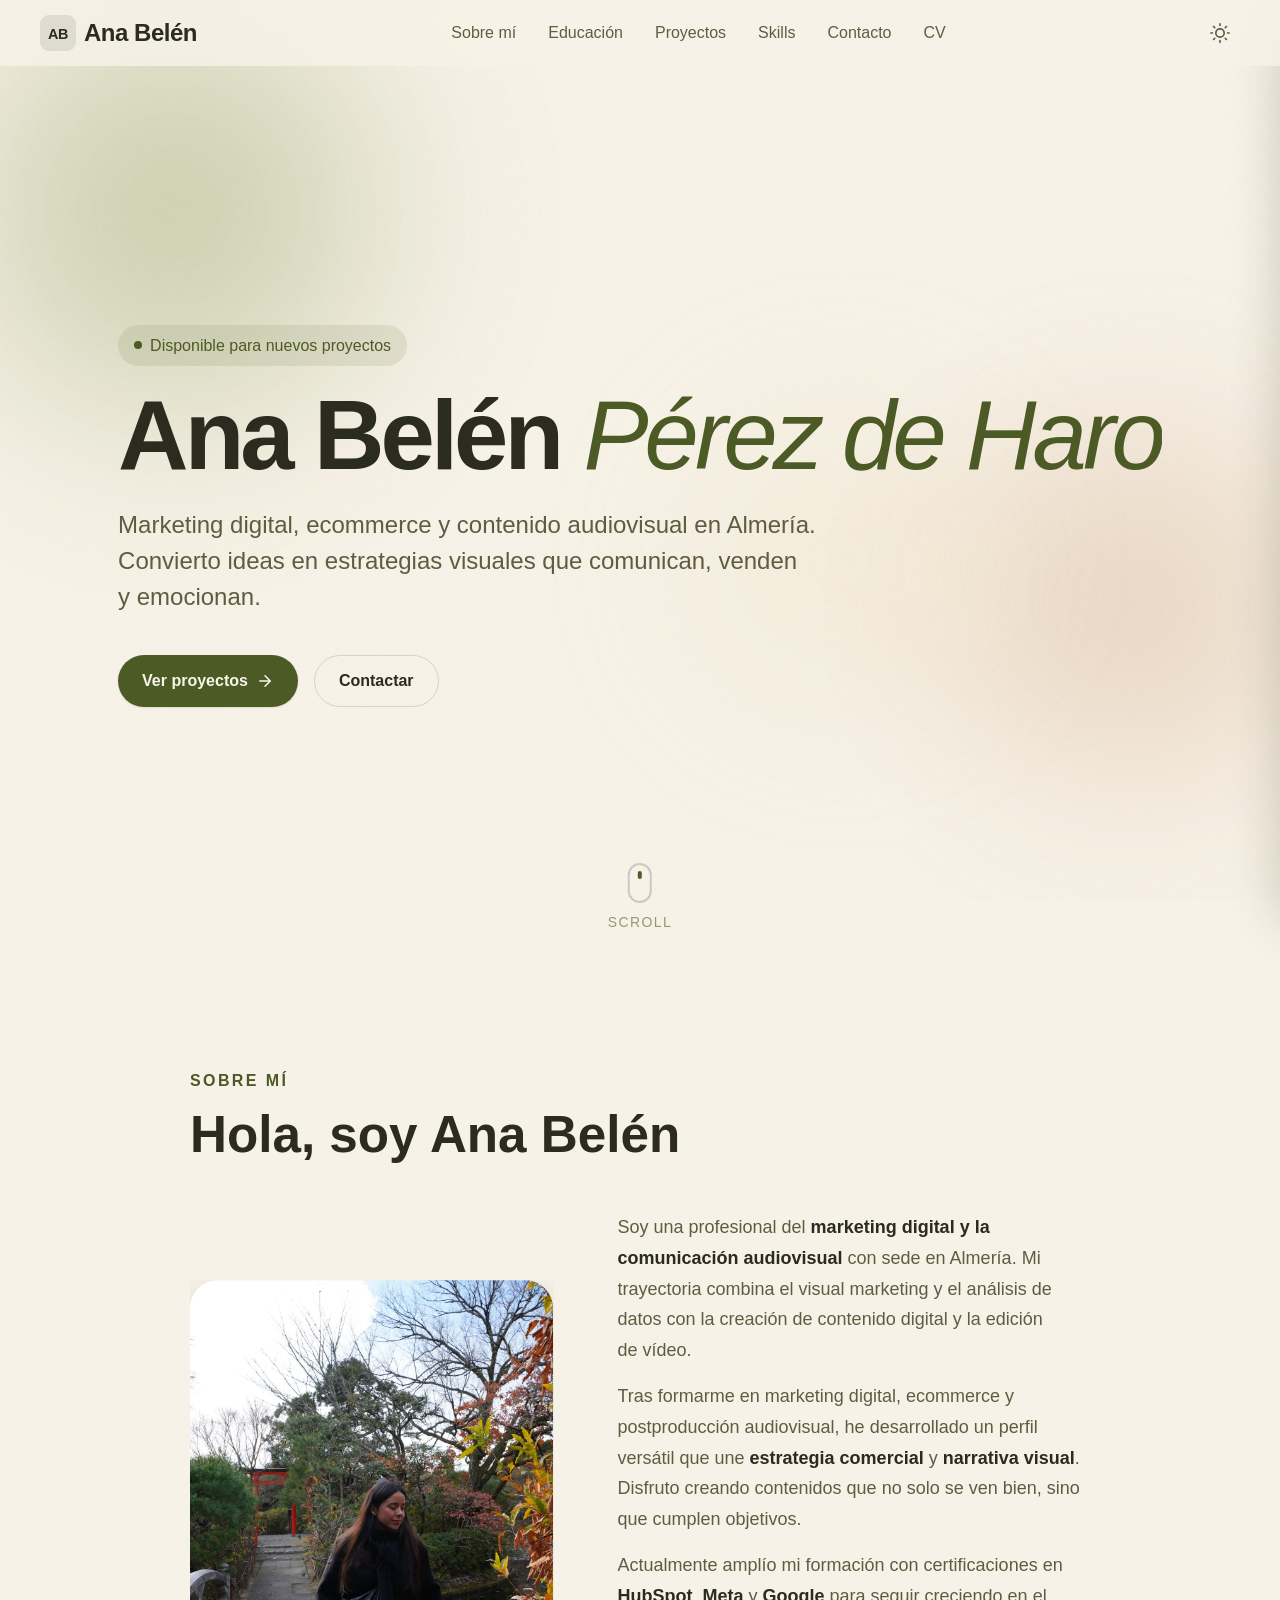
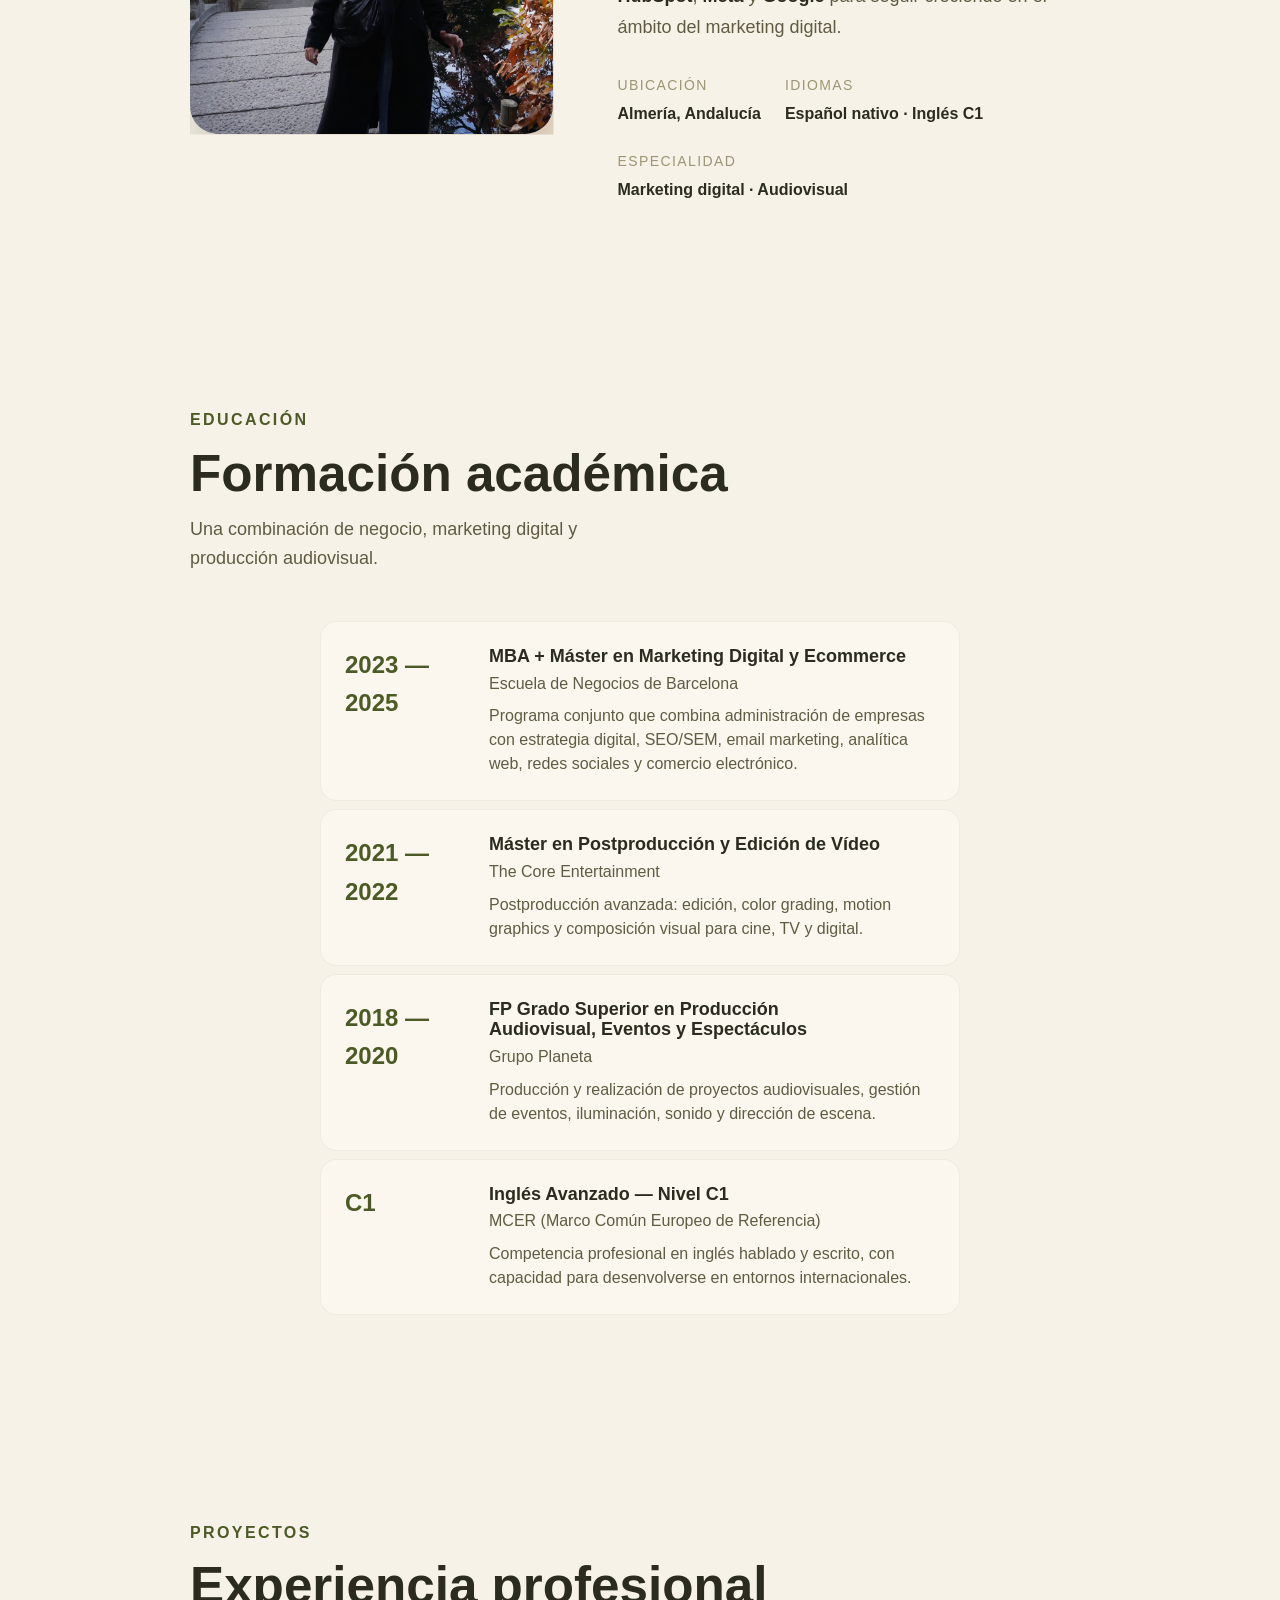
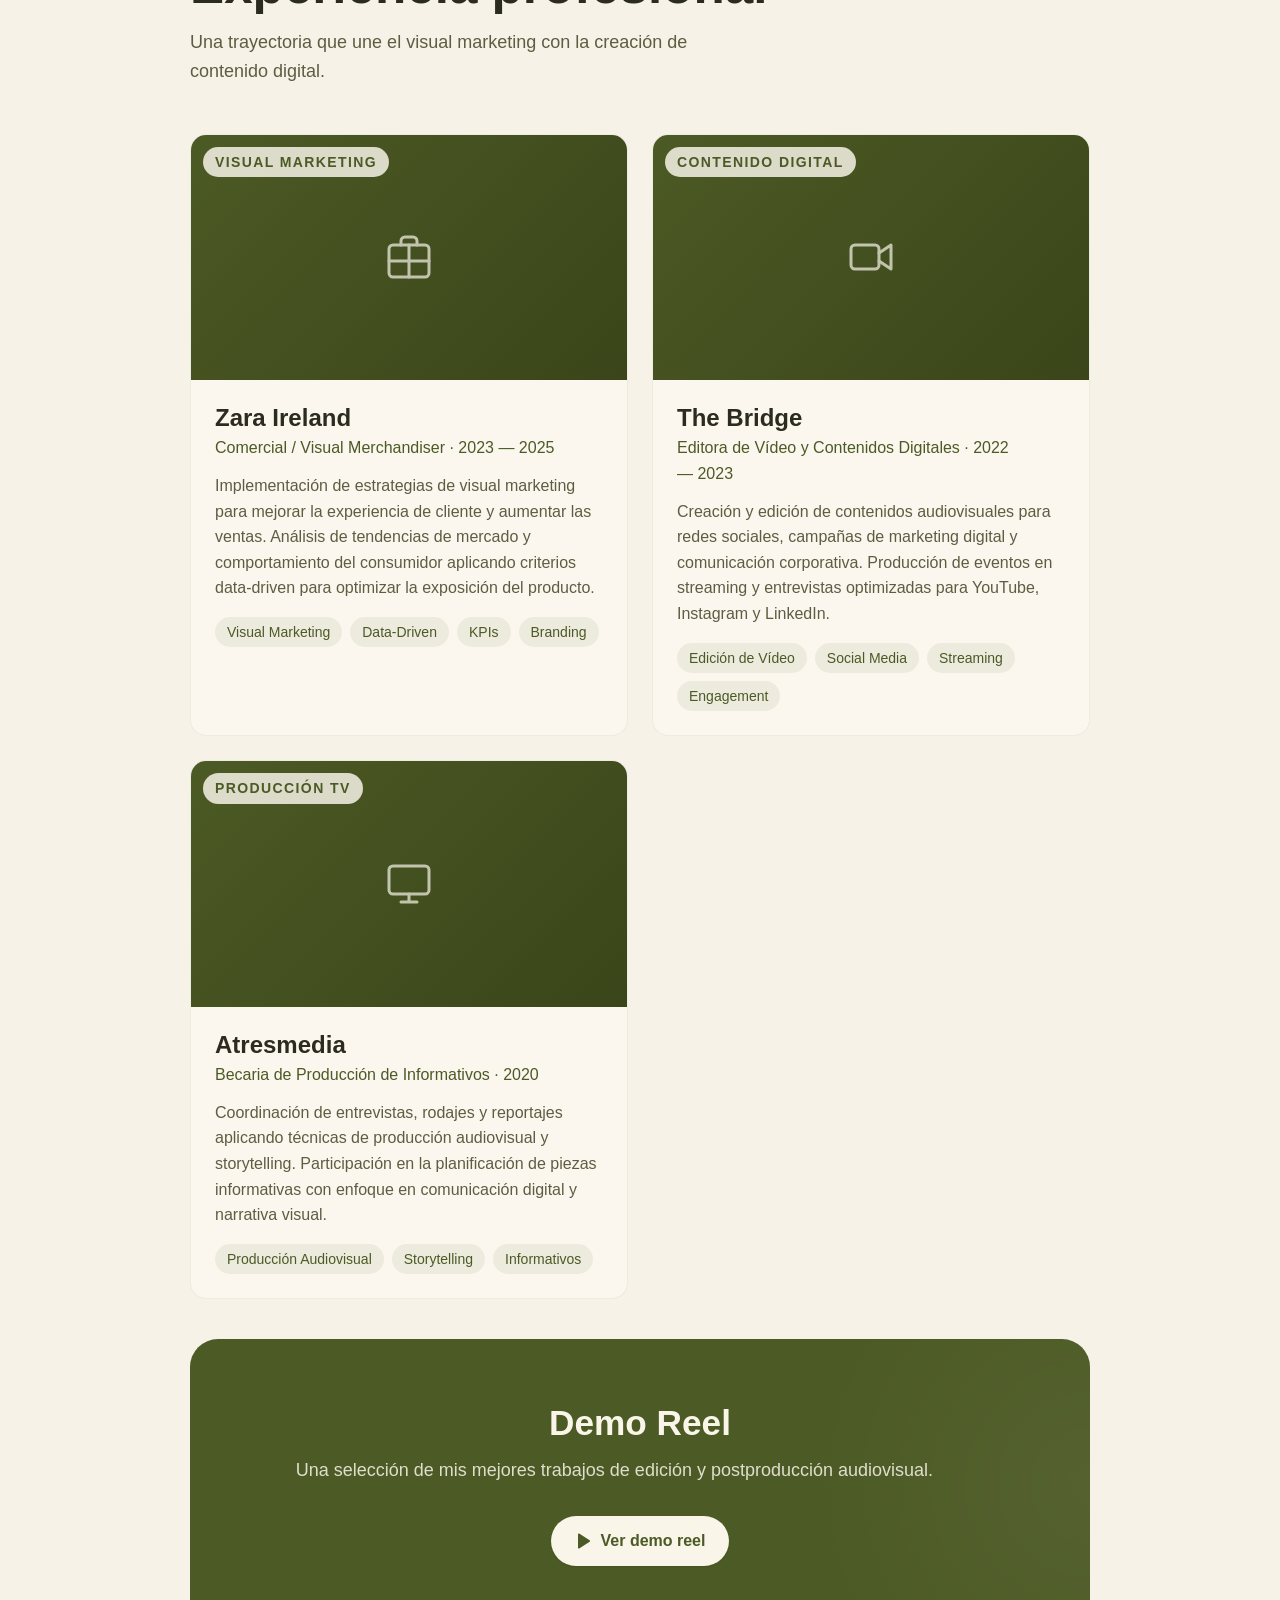
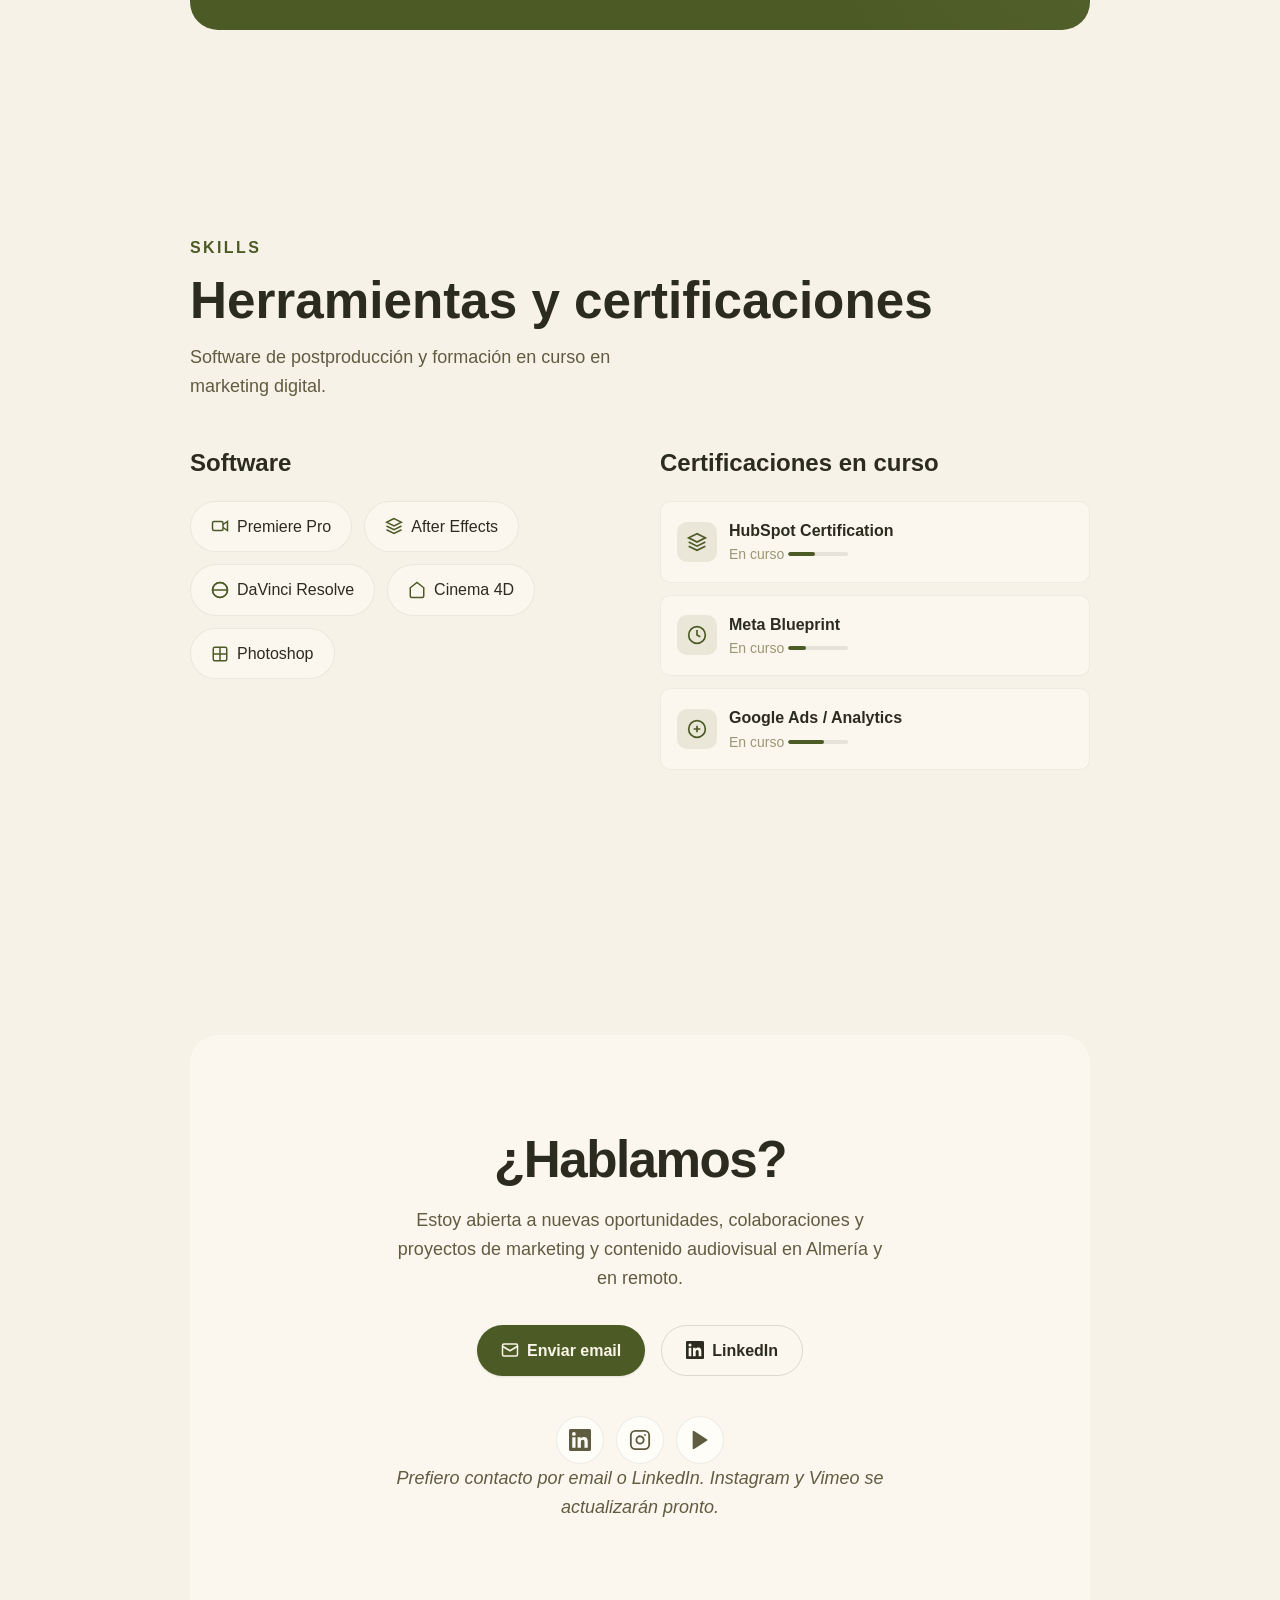
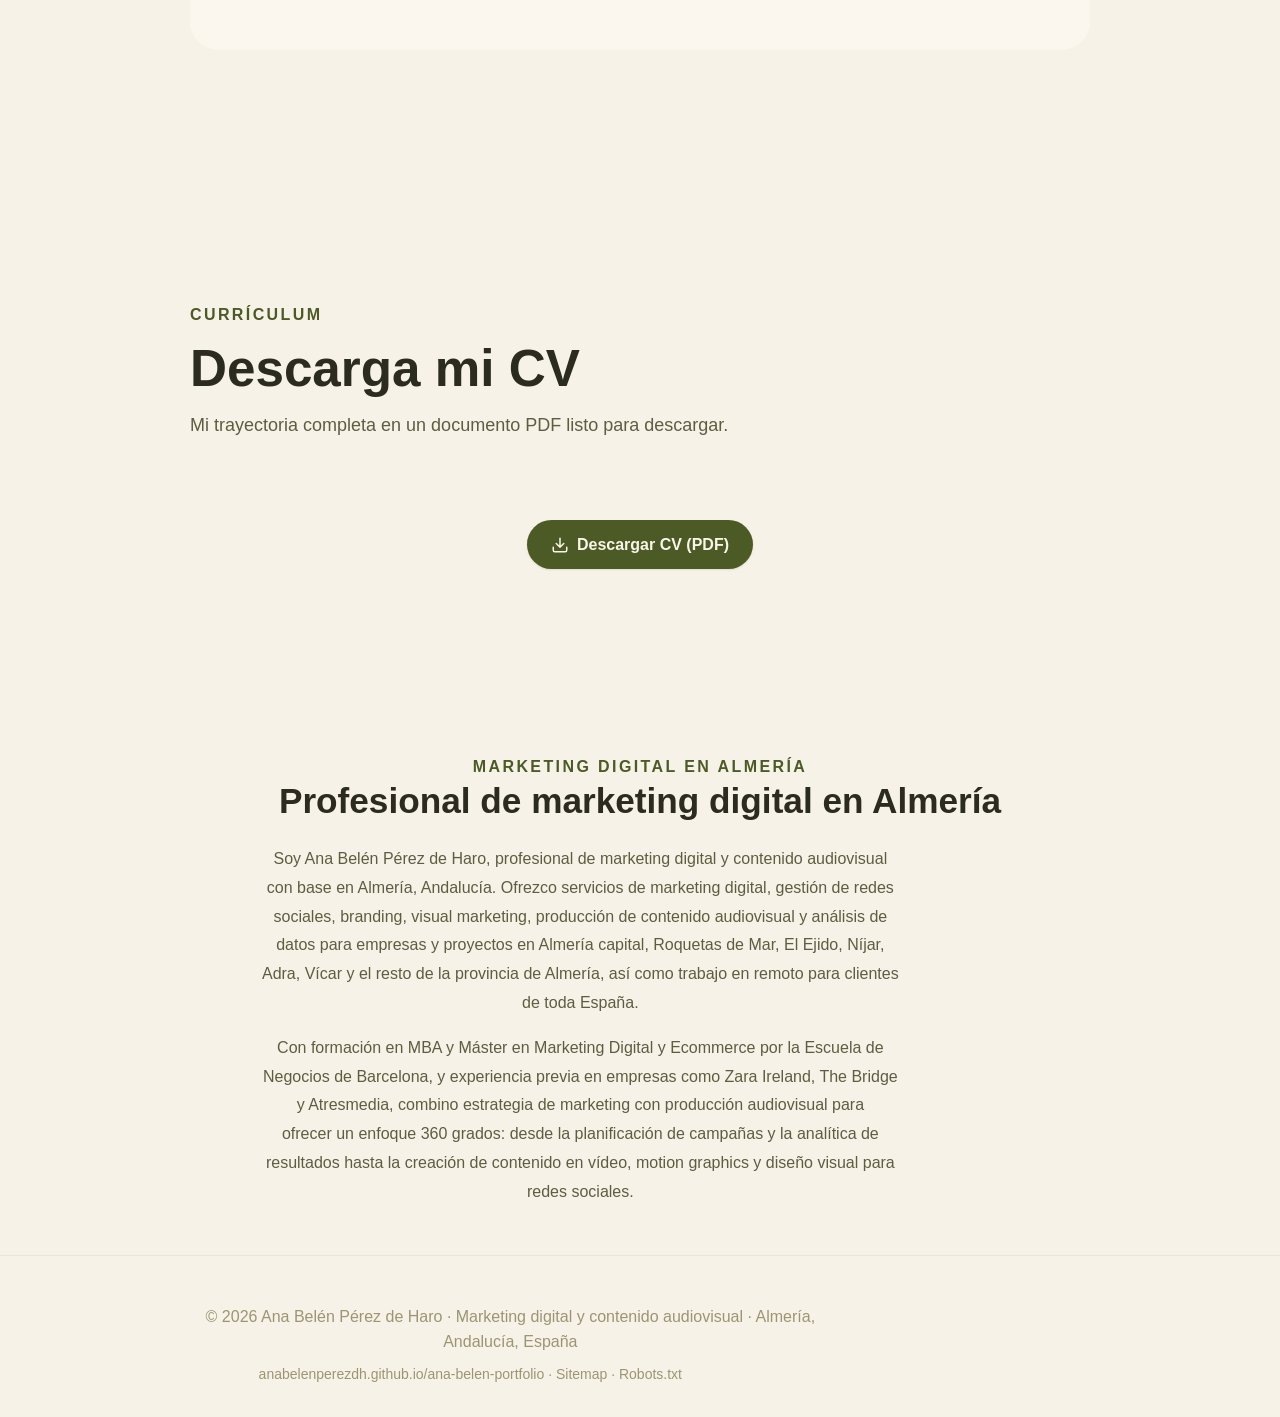
==== commit 156d2710: "Update fmt.Println message from 'Hello' to 'Goodbye'" ====
--- a/index.html
+++ b/index.html
@@ -1,516 +1,547 @@
 <!DOCTYPE html>
 <html lang="es">
 <head>
-<meta charset="UTF-8">
-<meta name="viewport" content="width=device-width, initial-scale=1.0">
-<title>Ana Belén Pérez de Haro — Marketing digital &amp; contenido audiovisual</title>
-<meta name="description" content="Portfolio de Ana Belén Pérez de Haro: marketing digital, ecommerce y producción audiovisual en Almería.">
-
-<link rel="preconnect" href="https://fonts.googleapis.com">
-<link rel="preconnect" href="https://fonts.gstatic.com" crossorigin>
-<link href="https://fonts.googleapis.com/css2?family=Bricolage+Grotesque:opsz,wght@12..96,400..800&family=Inter:wght@400;500;600&display=swap" rel="stylesheet">
-<style>
-/* =========================================================
-   Tokens
-   ========================================================= */
-:root {
-  --olive-deep:   #3E4A22;
-  --olive-deep-2: #4B5A29;
-  --olive-mid:    #6E8033;
-  --olive-bright: #A7BB63;
-  --sand:         #F5F1E1;
-  --paper:        #FFFDF6;
-  --clay:         #C1642F;
-  --clay-soft:    #D98A57;
-  --ink:          #262B1C;
-  --ink-soft:     #565C48;
-  --line:         #DFD9C2;
-  --line-dark:    rgba(245,241,225,0.22);
-
-  --font-display: 'Bricolage Grotesque', 'Segoe UI', sans-serif;
-  --font-body:    'Inter', 'Segoe UI', sans-serif;
-
-  --wrap: 1100px;
-  --radius: 4px;
-  --ease: cubic-bezier(.22,.68,.32,1);
-}
-
-@media (prefers-reduced-motion: reduce) {
-  * { animation-duration: 0.01ms !important; animation-iteration-count: 1 !important; transition-duration: 0.01ms !important; scroll-behavior: auto !important; }
-  .reveal, .reveal-big { opacity: 1 !important; transform: none !important; }
-  [data-speed] { transform: none !important; }
-}
-
-* { box-sizing: border-box; }
-
-html {
-  scroll-behavior: smooth;
-  scroll-padding-top: 84px;
-}
-
-body {
-  margin: 0;
-  background: var(--sand);
-  color: var(--ink);
-  font-family: var(--font-body);
-  font-size: 17px;
-  line-height: 1.6;
-  -webkit-font-smoothing: antialiased;
-  overflow-x: hidden;
-}
-
-.wrap {
-  max-width: var(--wrap);
-  margin: 0 auto;
-  padding: 0 28px;
-  position: relative;
-}
-
-h1, h2, h3 {
-  font-family: var(--font-display);
-  color: var(--olive-deep);
-  line-height: 1.1;
-  margin: 0;
-}
-
-h2 { font-size: 2.1rem; font-weight: 700; }
-h3 { font-size: 1.15rem; font-weight: 600; }
-
-p { margin: 0 0 0.9em; max-width: 62ch; color: var(--ink-soft); }
-
-a { color: inherit; }
-
-:focus-visible {
-  outline: 2px solid var(--clay);
-  outline-offset: 3px;
-}
-
-.sprig {
-  width: 90px;
-  height: 27px;
-  color: var(--olive-mid);
-}
-.sprig-small { width: 56px; height: 17px; margin-bottom: 6px; }
-.sprig-hero { width: 130px; height: 39px; margin-bottom: 18px; color: var(--olive-bright); }
-
-/* =========================================================
-   Progress bar
-   ========================================================= */
-.progress-bar {
-  position: fixed;
-  top: 0; left: 0;
-  height: 3px;
-  width: 0%;
-  background: var(--clay);
-  z-index: 200;
-  transition: width 0.12s linear;
-}
-
-/* =========================================================
-   Header / nav
-   ========================================================= */
-.site-header {
-  position: sticky;
-  top: 0;
-  z-index: 50;
-  background: var(--olive-deep);
-  box-shadow: 0 0 0 rgba(0,0,0,0);
-  transition: box-shadow 0.3s var(--ease);
-}
-.site-header.is-scrolled {
-  box-shadow: 0 6px 24px rgba(20,20,10,0.22);
-}
-
-.header-inner {
-  display: flex;
-  align-items: center;
-  justify-content: space-between;
-  height: 68px;
-}
-
-.logo {
-  font-family: var(--font-display);
-  font-weight: 700;
-  font-size: 1.2rem;
-  color: var(--sand);
-  text-decoration: none;
-}
-
-.site-nav {
-  display: flex;
-  align-items: center;
-  gap: 28px;
-}
-
-.nav-link {
-  position: relative;
-  color: var(--sand);
-  text-decoration: none;
-  font-size: 0.95rem;
-  opacity: 0.85;
-  padding-bottom: 4px;
-  transition: opacity 0.15s ease;
-}
-.nav-link::after {
-  content: '';
-  position: absolute;
-  left: 50%;
-  bottom: 0;
-  width: 0%;
-  height: 2px;
-  background: var(--olive-bright);
-  transition: width 0.25s var(--ease), left 0.25s var(--ease);
-}
-.nav-link:hover { opacity: 1; }
-.nav-link:hover::after { width: 100%; left: 0%; }
-
-.nav-cv {
-  color: var(--olive-deep);
-  background: var(--sand);
-  text-decoration: none;
-  font-size: 0.9rem;
-  font-weight: 600;
-  padding: 8px 16px;
-  border-radius: var(--radius);
-  transition: background 0.2s ease, transform 0.2s var(--ease), box-shadow 0.2s ease;
-}
-.nav-cv:hover { background: var(--paper); transform: translateY(-2px); box-shadow: 0 6px 16px rgba(0,0,0,0.18); }
-
-.nav-toggle {
-  display: none;
-  flex-direction: column;
-  justify-content: center;
-  gap: 5px;
-  width: 40px;
-  height: 40px;
-  background: none;
-  border: none;
-  cursor: pointer;
-  padding: 0;
-}
-.nav-toggle span {
-  display: block;
-  height: 2px;
-  width: 100%;
-  background: var(--sand);
-  transition: transform 0.25s var(--ease), opacity 0.2s ease;
-}
-.nav-toggle.is-active span:nth-child(1) { transform: translateY(7px) rotate(45deg); }
-.nav-toggle.is-active span:nth-child(2) { opacity: 0; }
-.nav-toggle.is-active span:nth-child(3) { transform: translateY(-7px) rotate(-45deg); }
-
-/* =========================================================
-   Decorative parallax layer (blobs)
-   ========================================================= */
-.hero-bg {
-  position: absolute;
-  inset: 0;
-  overflow: hidden;
-  pointer-events: none;
-  z-index: 0;
-}
-.blob {
-  position: absolute;
-  border-radius: 50%;
-  filter: blur(60px);
-  opacity: 0.5;
-  will-change: transform;
-}
-.blob-1 { width: 380px; height: 380px; background: var(--olive-mid); top: -120px; right: -80px; }
-.blob-2 { width: 280px; height: 280px; background: var(--clay-soft); bottom: -100px; left: -60px; opacity: 0.35; }
-.blob-3 { width: 420px; height: 420px; background: var(--olive-bright); top: 20%; right: -160px; opacity: 0.18; }
-
-.sprig-hero-bg {
-  position: absolute;
-  width: 340px;
-  height: 102px;
-  right: 6%;
-  bottom: 12%;
-  color: var(--olive-mid);
-  opacity: 0.18;
-  will-change: transform;
-}
-
-/* =========================================================
-   Hero
-   ========================================================= */
-.hero {
-  position: relative;
-  padding: 88px 0 96px;
-  background: var(--olive-deep);
-  color: var(--sand);
-  overflow: hidden;
-}
-
-.hero-inner {
-  position: relative;
-  z-index: 1;
-  display: grid;
-  grid-template-columns: 1.3fr 0.7fr;
-  gap: 56px;
-  align-items: center;
-}
-
-.hero-text > * {
-  opacity: 0;
-  transform: translateY(18px);
-  animation: fadeUp 0.7s var(--ease) forwards;
-}
-.hero-text .sprig-hero { animation-delay: 0.05s; }
-.hero-text h1 { animation-delay: 0.15s; }
-.hero-text .role { animation-delay: 0.32s; }
-.hero-text .bio { animation-delay: 0.46s; }
-.hero-text .hero-actions { animation-delay: 0.6s; }
-
-.hero-text h1 {
-  font-size: clamp(2.4rem, 5vw, 3.4rem);
-  font-weight: 700;
-  color: var(--sand);
-}
-
-.role {
-  font-size: 1.2rem;
-  color: var(--olive-bright);
-  font-weight: 500;
-  margin-top: 14px;
-}
-
-.bio { margin-top: 18px; color: rgba(245,241,225,0.78); }
-
-.hero-actions {
-  display: flex;
-  gap: 14px;
-  margin-top: 30px;
-  flex-wrap: wrap;
-}
-
-.btn {
-  position: relative;
-  display: inline-block;
-  overflow: hidden;
-  text-decoration: none;
-  font-size: 0.95rem;
-  font-weight: 600;
-  padding: 12px 24px;
-  border-radius: var(--radius);
-  transition: transform 0.25s var(--ease), background 0.2s ease, border-color 0.2s ease, box-shadow 0.25s ease;
-}
-.btn::before {
-  content: '';
-  position: absolute;
-  top: 0; left: -130%;
-  width: 60%; height: 100%;
-  background: linear-gradient(120deg, transparent, rgba(255,255,255,0.35), transparent);
-  transform: skewX(-20deg);
-  transition: left 0.55s ease;
-}
-.btn:hover::before { left: 130%; }
-.btn:hover { transform: translateY(-3px); }
-
-.btn-primary {
-  background: var(--olive-bright);
-  color: var(--olive-deep);
-}
-.btn-primary:hover { background: var(--sand); box-shadow: 0 10px 24px rgba(0,0,0,0.25); }
-
-.btn-ghost {
-  background: transparent;
-  color: var(--sand);
-  border: 1.5px solid rgba(245,241,225,0.6);
-}
-.btn-ghost:hover { background: rgba(245,241,225,0.12); border-color: var(--sand); }
-
-/* botones sobre fondos claros */
-.section-light .btn-ghost { color: var(--olive-deep); border-color: var(--olive-deep); }
-.section-light .btn-ghost:hover { background: var(--olive-deep); color: var(--paper); }
-
-.hero-photo {
-  position: relative;
-  display: flex;
-  justify-content: center;
-  z-index: 1;
-  opacity: 0;
-  transform: translateY(18px);
-  animation: fadeUp 0.7s var(--ease) forwards;
-  animation-delay: 0.3s;
-}
-
-.photo-glow {
-  position: absolute;
-  width: 260px;
-  height: 260px;
-  border-radius: 50%;
-  background: radial-gradient(circle, rgba(167,187,99,0.55), transparent 70%);
-  animation: floatGlow 6s ease-in-out infinite;
-}
-
-.photo-placeholder {
-  position: relative;
-  width: 220px;
-  height: 220px;
-  border-radius: 50%;
-  background: var(--olive-mid);
-  color: var(--paper);
-  display: flex;
-  align-items: center;
-  justify-content: center;
-  font-family: var(--font-display);
-  font-size: 3.2rem;
-  font-weight: 700;
-  border: 6px solid var(--olive-deep-2);
-  box-shadow: 0 0 0 1.5px rgba(245,241,225,0.4);
-  transition: transform 0.35s var(--ease);
-}
-.photo-placeholder:hover { transform: rotate(-4deg) scale(1.05); }
-
-.scroll-cue {
-  position: absolute;
-  left: 50%;
-  bottom: 26px;
-  transform: translateX(-50%);
-  width: 22px;
-  height: 36px;
-  border: 2px solid rgba(245,241,225,0.5);
-  border-radius: 12px;
-  z-index: 1;
-}
-.scroll-cue span {
-  position: absolute;
-  top: 6px;
-  left: 50%;
-  width: 4px;
-  height: 8px;
-  background: var(--olive-bright);
-  border-radius: 2px;
-  transform: translateX(-50%);
-  animation: bounceCue 1.8s ease-in-out infinite;
-}
-
-@keyframes fadeUp {
-  from { opacity: 0; transform: translateY(18px); }
-  to   { opacity: 1; transform: translateY(0); }
-}
-@keyframes floatGlow {
-  0%, 100% { transform: scale(1); opacity: 0.55; }
-  50%      { transform: scale(1.12); opacity: 0.85; }
-}
-@keyframes bounceCue {
-  0%, 100% { opacity: 0.3; top: 6px; }
-  50%      { opacity: 1; top: 16px; }
-}
-
-/* =========================================================
-   Dividers (transiciones grandes entre secciones)
-   ========================================================= */
-.divider {
-  position: relative;
-  height: 90px;
-  overflow: hidden;
-  line-height: 0;
-}
-.divider-shape { width: 100%; height: 100%; display: block; }
-
-.divider-dark-to-light { background: var(--olive-deep); }
-.divider-dark-to-light .divider-shape { color: var(--sand); }
-
-.divider-light-to-dark { background: var(--sand); }
-.divider-light-to-dark .divider-shape { color: var(--olive-deep); }
-
-/* =========================================================
-   Sections
-   ========================================================= */
-.section { position: relative; padding: 88px 0; overflow: hidden; }
-
-.section-light { background: var(--sand); color: var(--ink); }
-
-.section-dark {
-  color: var(--sand);
-  background: linear-gradient(120deg, var(--olive-deep) 0%, var(--olive-deep-2) 45%, var(--olive-deep) 100%);
-  background-size: 220% 220%;
-  animation: driftGradient 22s ease-in-out infinite;
-}
-.section-dark h2, .section-dark h3 { color: var(--sand); }
-.section-dark p { color: rgba(245,241,225,0.78); }
-.section-dark .sprig { color: var(--olive-bright); }
-
-@keyframes driftGradient {
-  0%, 100% { background-position: 0% 50%; }
-  50%      { background-position: 100% 50%; }
-}
-
-.section-heading { margin-bottom: 44px; }
-
-/* Reveal on scroll */
-.reveal-big {
-  opacity: 0;
-  transform: translateY(26px) scale(0.97);
-  transition: opacity 0.8s var(--ease), transform 0.8s var(--ease);
-}
-.reveal-big.in-view { opacity: 1; transform: translateY(0) scale(1); }
-
-.reveal {
-  opacity: 0;
-  transform: translateY(28px);
-  transition: opacity 0.6s var(--ease), transform 0.6s var(--ease);
-}
-.reveal.in-view { opacity: 1; transform: translateY(0); }
-
-.timeline-item:nth-child(1) { transition-delay: 0s; }
-.timeline-item:nth-child(2) { transition-delay: 0.09s; }
-.timeline-item:nth-child(3) { transition-delay: 0.18s; }
-.timeline-item:nth-child(4) { transition-delay: 0.27s; }
-
-.skill-group:nth-child(1) { transition-delay: 0s; }
-.skill-group:nth-child(2) { transition-delay: 0.08s; }
-.skill-group:nth-child(3) { transition-delay: 0.16s; }
-.skill-group:nth-child(4) { transition-delay: 0.24s; }
-
-/* Timeline (Formación / Experiencia) */
-.timeline {
-  position: relative;
-  z-index: 1;
-  list-style: none;
-  margin: 0;
-  padding: 0 0 0 24px;
-  border-left: 2px solid var(--line);
-}
-.section-dark .timeline { border-left-color: var(--line-dark); }
-
-.timeline-item {
-  position: relative;
-  padding: 0 0 40px 32px;
-  transition: opacity 0.6s var(--ease), transform 0.4s var(--ease);
-}
-.timeline-item:last-child { padding-bottom: 0; }
-.timeline-item:hover .timeline-content { transform: translateX(8px); }
-.timeline-item:hover .timeline-dot { transform: scale(1.5); }
-
-.timeline-dot {
-  position: absolute;
-  left: -37px;
-  top: 4px;
-  width: 12px;
-  height: 12px;
-  border-radius: 50%;
-  background: var(--clay);
-  border: 3px solid var(--sand);
-  transition: transform 0.3s var(--ease), box-shadow 0.3s var(--ease);
-}
-.section-dark .timeline-dot { border-color: var(--olive-deep); box-shadow: 0 0 0 0 rgba(193,100,47,0); }
-.timeline-item:hover .timeline-dot { box-shadow: 0 0 0 6px rgba(193,100,47,0.2); }
-
-.timeline-content { transition: transform 0.3s var(--ease); }
-
-.timeline-date {
-  display: block;
-  font-size: 0.85rem;
-  font-weight: 600;
-  color: var(--olive-mid);
-  margin-bottom: 6px;
-}
-.section-dark .timeline-date { color: var(--olive-bright); }
-
-.timeline-content h3 { margin-bottom: 4px; }
-.timeline-content p { margin-bottom: 0; }
-.role-label { color: var(--olive-deep); font-weight: 500; margin-bottom: 4px !important; }
-.section-dark .role-label {
+  <meta charset="UTF-8" />
+  <meta name="viewport" content="width=device-width, initial-scale=1.0" />
+
+  <!-- ===== SEO PRINCIPAL ===== -->
+  <title>Ana Belén Pérez de Haro | Marketing Digital en Almería — Portfolio</title>
+  <meta name="description" content="Ana Belén Pérez de Haro, profesional de marketing digital y contenido audiovisual en Almería. MBA + Máster en Marketing Digital y Ecommerce. Experiencia en visual marketing, redes sociales, branding y producción audiovisual. Disponible para proyectos en Almería y remoto." />
+  <meta name="keywords" content="marketing Almería, marketing digital Almería, profesional marketing Almería, consulta marketing Almería, Ana Belén Pérez de Haro, marketing digital, ecommerce Almería, contenido audiovisual Almería, visual marketing, edición de vídeo Almería, branding Almería, social media Almería" />
+  <meta name="author" content="Ana Belén Pérez de Haro" />
+  <meta name="robots" content="index, follow, max-image-preview:large, max-snippet:-1" />
+  <meta name="language" content="Spanish" />
+  <link rel="canonical" href="https://anabelenperezdh.github.io/ana-belen-portfolio/" />
+
+  <!-- ===== Open Graph ===== -->
+  <meta property="og:type" content="profile" />
+  <meta property="og:title" content="Ana Belén Pérez de Haro | Marketing Digital en Almería" />
+  <meta property="og:description" content="Profesional de marketing digital y contenido audiovisual en Almería. MBA + Máster en Marketing Digital y Ecommerce. Disponible para proyectos." />
+  <meta property="og:locale" content="es_ES" />
+  <meta property="og:url" content="https://anabelenperezdh.github.io/ana-belen-portfolio/" />
+  <meta property="og:image" content="https://anabelenperezdh.github.io/ana-belen-portfolio/assets/profile.jpg" />
+  <meta property="profile:first_name" content="Ana Belén" />
+  <meta property="profile:last_name" content="Pérez de Haro" />
+
+  <!-- ===== Twitter ===== -->
+  <meta name="twitter:card" content="summary_large_image" />
+  <meta name="twitter:title" content="Ana Belén Pérez de Haro | Marketing Digital en Almería" />
+  <meta name="twitter:description" content="Profesional de marketing digital y contenido audiovisual en Almería. Disponible para proyectos." />
+  <meta name="twitter:image" content="https://anabelenperezdh.github.io/ana-belen-portfolio/assets/profile.jpg" />
+
+  <!-- Favicon -->
+  <link rel="icon" type="image/svg+xml" href="data:image/svg+xml,%3Csvg xmlns='http://www.w3.org/2000/svg' viewBox='0 0 32 32'%3E%3Crect width='32' height='32' rx='8' fill='%234c5a25'/%3E%3Ctext x='16' y='22' font-family='sans-serif' font-size='14' font-weight='700' fill='%23f7f2e7' text-anchor='middle'%3EAB%3C/text%3E%3C/svg%3E" />
+
+  <!-- Fonts -->
+  <link rel="preconnect" href="https://api.fontshare.com" />
+  <link href="https://api.fontshare.com/v2/css?f[]=clash-display@400,500,600,700&f[]=satoshi@400,500,700&display=swap" rel="stylesheet" />
+
+  <!-- Stylesheets -->
+  <link rel="stylesheet" href="./base.css" />
+  <link rel="stylesheet" href="./style.css" />
+
+  <!-- JSON-LD Structured Data -->
+  <script type="application/ld+json">
+  {
+    "@context": "https://schema.org",
+    "@type": "Person",
+    "name": "Ana Belén Pérez de Haro",
+    "alternateName": "Ana Belén Pérez",
+    "jobTitle": "Especialista en Marketing Digital y Contenido Audiovisual",
+    "description": "Profesional de marketing digital, ecommerce, social media y edición de vídeo basada en Almería, España. MBA + Máster en Marketing Digital y Ecommerce.",
+    "email": "mailto:anabelenperezh@gmail.com",
+    "image": "https://anabelenperezdh.github.io/ana-belen-portfolio/assets/profile.jpg",
+    "url": "https://anabelenperezdh.github.io/ana-belen-portfolio/",
+    "sameAs": [
+      "https://www.linkedin.com/in/anabelenperezdeharo/",
+      "https://youtu.be/Piquv6PM_PA"
+    ],
+    "address": {
+      "@type": "PostalAddress",
+      "addressLocality": "Almería",
+      "addressRegion": "Andalucía",
+      "addressCountry": "ES",
+      "postalCode": "04000"
+    },
+    "knowsAbout": ["Marketing digital", "Ecommerce", "Social media", "Edición de vídeo", "Visual marketing", "Producción audiovisual", "Branding", "Análisis de mercado", "Meta Ads", "Google Ads", "Google Analytics", "HubSpot"],
+    "knowsLanguage": ["Español (nativo)", "Inglés (C1)"],
+    "alumniOf": [
+      { "@type": "EducationalOrganization", "name": "Escuela de Negocios de Barcelona" },
+      { "@type": "EducationalOrganization", "name": "The Core Entertainment" },
+      { "@type": "EducationalOrganization", "name": "Grupo Planeta" }
+    ],
+    "worksFor": [
+      { "@type": "Organization", "name": "Zara Ireland" },
+      { "@type": "Organization", "name": "The Bridge" },
+      { "@type": "Organization", "name": "Atresmedia" }
+    ]
+  }
+  </script>
+  <!-- JSON-LD: Website -->
+  <script type="application/ld+json">
+  {
+    "@context": "https://schema.org",
+    "@type": "WebSite",
+    "name": "Portfolio — Ana Belén Pérez de Haro",
+    "url": "https://anabelenperezdh.github.io/ana-belen-portfolio/",
+    "description": "Portfolio profesional de marketing digital y contenido audiovisual en Almería.",
+    "inLanguage": "es-ES"
+  }
+  </script>
+</head>
+<body>
+
+  <!-- Skip link -->
+  <a href="#main" class="skip-link">Saltar al contenido</a>
+
+  <!-- Animated background -->
+  <div class="bg-decor" aria-hidden="true">
+    <div class="blob blob-1" data-parallax="0.3"></div>
+    <div class="blob blob-2" data-parallax="0.5"></div>
+    <div class="blob blob-3" data-parallax="0.2"></div>
+  </div>
+
+  <!-- ============ HEADER ============ -->
+  <header class="header" id="header">
+    <div class="header-inner">
+      <a href="#hero" class="logo" aria-label="Ana Belén Pérez de Haro — Inicio">
+        <svg viewBox="0 0 40 40" fill="none" xmlns="http://www.w3.org/2000/svg" aria-hidden="true">
+          <rect width="40" height="40" rx="10" fill="currentColor" opacity="0.1"/>
+          <text x="20" y="27" font-family="'Clash Display', sans-serif" font-size="16" font-weight="700" fill="currentColor" text-anchor="middle" letter-spacing="-0.5">AB</text>
+        </svg>
+        <span class="logo-text">Ana Belén</span>
+      </a>
+
+      <nav class="nav-desktop" aria-label="Navegación principal">
+        <a href="#about" data-nav>Sobre mí</a>
+        <a href="#education" data-nav>Educación</a>
+        <a href="#projects" data-nav>Proyectos</a>
+        <a href="#skills" data-nav>Skills</a>
+        <a href="#contact" data-nav>Contacto</a>
+        <a href="#cv" data-nav>CV</a>
+      </nav>
+
+      <div class="header-actions">
+        <button class="theme-toggle" data-theme-toggle aria-label="Cambiar modo claro/oscuro">
+          <svg width="20" height="20" viewBox="0 0 24 24" fill="none" stroke="currentColor" stroke-width="2" stroke-linecap="round" stroke-linejoin="round">
+            <circle cx="12" cy="12" r="5"/>
+            <path d="M12 1v2M12 21v2M4.22 4.22l1.42 1.42M18.36 18.36l1.42 1.42M1 12h2M21 12h2M4.22 19.78l1.42-1.42M18.36 5.64l1.42-1.42"/>
+          </svg>
+        </button>
+        <button class="menu-toggle" aria-label="Abrir menú" data-menu-toggle>
+          <svg width="24" height="24" viewBox="0 0 24 24" fill="none" stroke="currentColor" stroke-width="2" stroke-linecap="round">
+            <line x1="3" y1="6" x2="21" y2="6"/>
+            <line x1="3" y1="12" x2="21" y2="12"/>
+            <line x1="3" y1="18" x2="21" y2="18"/>
+          </svg>
+        </button>
+      </div>
+    </div>
+  </header>
+
+  <!-- Mobile nav -->
+  <div class="nav-overlay" data-nav-overlay></div>
+  <nav class="nav-mobile" aria-label="Navegación móvil" data-nav-mobile>
+    <a href="#about" data-nav-mobile-link>Sobre mí</a>
+    <a href="#education" data-nav-mobile-link>Educación</a>
+    <a href="#projects" data-nav-mobile-link>Proyectos</a>
+    <a href="#skills" data-nav-mobile-link>Skills</a>
+    <a href="#contact" data-nav-mobile-link>Contacto</a>
+    <a href="#cv" data-nav-mobile-link>CV</a>
+  </nav>
+
+  <!-- ============ MAIN ============ -->
+  <main id="main">
+
+    <!-- ===== HERO ===== -->
+    <section class="hero" id="hero">
+      <div class="hero-content">
+        <div class="hero-tag reveal-fade">
+          <span class="dot"></span>
+          Disponible para nuevos proyectos
+        </div>
+        <h1 class="reveal">
+          Ana Belén <span class="accent">Pérez de Haro</span>
+        </h1>
+        <p class="hero-subtitle reveal-fade">
+          Marketing digital, ecommerce y contenido audiovisual en Almería. Convierto ideas en estrategias visuales que comunican, venden y emocionan.
+        </p>
+        <div class="hero-actions reveal-fade">
+          <a href="#projects" class="btn btn-primary">
+            Ver proyectos
+            <svg viewBox="0 0 24 24" fill="none" stroke="currentColor" stroke-width="2" stroke-linecap="round"><path d="M5 12h14M12 5l7 7-7 7"/></svg>
+          </a>
+          <a href="#contact" class="btn btn-ghost">
+            Contactar
+          </a>
+        </div>
+      </div>
+      <div class="scroll-hint" aria-hidden="true">
+        <div class="mouse"></div>
+        Scroll
+      </div>
+    </section>
+
+    <!-- ===== ABOUT ===== -->
+    <section class="section" id="about">
+      <div class="container">
+        <div class="section-header reveal">
+          <span class="section-label">Sobre mí</span>
+          <h2 class="section-title">Hola, soy Ana Belén</h2>
+        </div>
+        <div class="about-grid">
+          <div class="about-photo reveal-left">
+            <div class="photo-deco"></div>
+            <div class="photo-frame">
+              <img src="./assets/profile.jpg" alt="Ana Belén Pérez de Haro" loading="lazy" />
+            </div>
+          </div>
+          <div class="about-text reveal-right">
+            <p>
+              Soy una profesional del <strong>marketing digital y la comunicación audiovisual</strong> con sede en Almería. Mi trayectoria combina el visual marketing y el análisis de datos con la creación de contenido digital y la edición de vídeo.
+            </p>
+            <p>
+              Tras formarme en marketing digital, ecommerce y postproducción audiovisual, he desarrollado un perfil versátil que une <strong>estrategia comercial</strong> y <strong>narrativa visual</strong>. Disfruto creando contenidos que no solo se ven bien, sino que cumplen objetivos.
+            </p>
+            <p>
+              Actualmente amplío mi formación con certificaciones en <strong>HubSpot</strong>, <strong>Meta</strong> y <strong>Google</strong> para seguir creciendo en el ámbito del marketing digital.
+            </p>
+            <div class="about-info">
+              <div class="about-info-item">
+                <span class="label">Ubicación</span>
+                <span class="value">Almería, Andalucía</span>
+              </div>
+              <div class="about-info-item">
+                <span class="label">Idiomas</span>
+                <span class="value">Español nativo · Inglés C1</span>
+              </div>
+              <div class="about-info-item">
+                <span class="label">Especialidad</span>
+                <span class="value">Marketing digital · Audiovisual</span>
+              </div>
+            </div>
+          </div>
+        </div>
+      </div>
+    </section>
+
+    <!-- ===== EDUCATION ===== -->
+    <section class="section" id="education">
+      <div class="container">
+        <div class="section-header reveal">
+          <span class="section-label">Educación</span>
+          <h2 class="section-title">Formación académica</h2>
+          <p class="section-subtitle">Una combinación de negocio, marketing digital y producción audiovisual.</p>
+        </div>
+        <div class="education-timeline stagger">
+          <div class="edu-item reveal-scale">
+            <div class="edu-year">2023 — 2025</div>
+            <div>
+              <h3 class="edu-title">MBA + Máster en Marketing Digital y Ecommerce</h3>
+              <p class="edu-institution">Escuela de Negocios de Barcelona</p>
+              <p class="edu-desc">Programa conjunto que combina administración de empresas con estrategia digital, SEO/SEM, email marketing, analítica web, redes sociales y comercio electrónico.</p>
+            </div>
+          </div>
+          <div class="edu-item reveal-scale">
+            <div class="edu-year">2021 — 2022</div>
+            <div>
+              <h3 class="edu-title">Máster en Postproducción y Edición de Vídeo</h3>
+              <p class="edu-institution">The Core Entertainment</p>
+              <p class="edu-desc">Postproducción avanzada: edición, color grading, motion graphics y composición visual para cine, TV y digital.</p>
+            </div>
+          </div>
+          <div class="edu-item reveal-scale">
+            <div class="edu-year">2018 — 2020</div>
+            <div>
+              <h3 class="edu-title">FP Grado Superior en Producción Audiovisual, Eventos y Espectáculos</h3>
+              <p class="edu-institution">Grupo Planeta</p>
+              <p class="edu-desc">Producción y realización de proyectos audiovisuales, gestión de eventos, iluminación, sonido y dirección de escena.</p>
+            </div>
+          </div>
+          <div class="edu-item reveal-scale">
+            <div class="edu-year">C1</div>
+            <div>
+              <h3 class="edu-title">Inglés Avanzado — Nivel C1</h3>
+              <p class="edu-institution">MCER (Marco Común Europeo de Referencia)</p>
+              <p class="edu-desc">Competencia profesional en inglés hablado y escrito, con capacidad para desenvolverse en entornos internacionales.</p>
+            </div>
+          </div>
+        </div>
+      </div>
+    </section>
+
+    <!-- ===== PROJECTS / WORK ===== -->
+    <section class="section" id="projects">
+      <div class="container">
+        <div class="section-header reveal">
+          <span class="section-label">Proyectos</span>
+          <h2 class="section-title">Experiencia profesional</h2>
+          <p class="section-subtitle">Una trayectoria que une el visual marketing con la creación de contenido digital.</p>
+        </div>
+
+        <div class="projects-grid stagger">
+          <!-- Zara Ireland -->
+          <article class="project-card reveal-scale">
+            <div class="project-media">
+              <div class="media-placeholder">
+                <svg viewBox="0 0 24 24" fill="none" stroke="currentColor" stroke-width="1.5" stroke-linecap="round" stroke-linejoin="round">
+                  <path d="M16 6V4a2 2 0 0 0-2-2h-4a2 2 0 0 0-2 2v2"/>
+                  <rect x="2" y="6" width="20" height="16" rx="2"/>
+                  <path d="M2 14h20M12 6v16"/>
+                </svg>
+              </div>
+              <span class="badge">Visual Marketing</span>
+            </div>
+            <div class="project-body">
+              <h3 class="project-title">Zara Ireland</h3>
+              <p class="project-role">Comercial / Visual Merchandiser · 2023 — 2025</p>
+              <p class="project-desc">Implementación de estrategias de visual marketing para mejorar la experiencia de cliente y aumentar las ventas. Análisis de tendencias de mercado y comportamiento del consumidor aplicando criterios data-driven para optimizar la exposición del producto.</p>
+              <div class="project-tags">
+                <span class="project-tag">Visual Marketing</span>
+                <span class="project-tag">Data-Driven</span>
+                <span class="project-tag">KPIs</span>
+                <span class="project-tag">Branding</span>
+              </div>
+            </div>
+          </article>
+
+          <!-- The Bridge -->
+          <article class="project-card reveal-scale">
+            <div class="project-media">
+              <div class="media-placeholder">
+                <svg viewBox="0 0 24 24" fill="none" stroke="currentColor" stroke-width="1.5" stroke-linecap="round" stroke-linejoin="round">
+                  <rect x="2" y="6" width="14" height="12" rx="2"/>
+                  <path d="M16 10l6-4v12l-6-4"/>
+                </svg>
+              </div>
+              <span class="badge">Contenido Digital</span>
+            </div>
+            <div class="project-body">
+              <h3 class="project-title">The Bridge</h3>
+              <p class="project-role">Editora de Vídeo y Contenidos Digitales · 2022 — 2023</p>
+              <p class="project-desc">Creación y edición de contenidos audiovisuales para redes sociales, campañas de marketing digital y comunicación corporativa. Producción de eventos en streaming y entrevistas optimizadas para YouTube, Instagram y LinkedIn.</p>
+              <div class="project-tags">
+                <span class="project-tag">Edición de Vídeo</span>
+                <span class="project-tag">Social Media</span>
+                <span class="project-tag">Streaming</span>
+                <span class="project-tag">Engagement</span>
+              </div>
+            </div>
+          </article>
+
+          <!-- Atresmedia -->
+          <article class="project-card reveal-scale">
+            <div class="project-media">
+              <div class="media-placeholder">
+                <svg viewBox="0 0 24 24" fill="none" stroke="currentColor" stroke-width="1.5" stroke-linecap="round" stroke-linejoin="round">
+                  <rect x="2" y="3" width="20" height="14" rx="2"/>
+                  <path d="M8 21h8M12 17v4"/>
+                </svg>
+              </div>
+              <span class="badge">Producción TV</span>
+            </div>
+            <div class="project-body">
+              <h3 class="project-title">Atresmedia</h3>
+              <p class="project-role">Becaria de Producción de Informativos · 2020</p>
+              <p class="project-desc">Coordinación de entrevistas, rodajes y reportajes aplicando técnicas de producción audiovisual y storytelling. Participación en la planificación de piezas informativas con enfoque en comunicación digital y narrativa visual.</p>
+              <div class="project-tags">
+                <span class="project-tag">Producción Audiovisual</span>
+                <span class="project-tag">Storytelling</span>
+                <span class="project-tag">Informativos</span>
+              </div>
+            </div>
+          </article>
+        </div>
+
+        <!-- Demo Reel -->
+        <div class="demo-reel reveal-scale">
+          <h3>Demo Reel</h3>
+          <p>Una selección de mis mejores trabajos de edición y postproducción audiovisual.</p>
+          <!-- TODO: Sustituir el href con tu enlace de Vimeo/YouTube -->
+          <a href="https://youtu.be/Piquv6PM_PA" class="btn btn-primary" target="_blank" rel="noopener noreferrer" data-demo-reel title="Ver demo reel en YouTube">
+            <svg viewBox="0 0 24 24" fill="none" stroke="currentColor" stroke-width="2" stroke-linecap="round" stroke-linejoin="round">
+              <polygon points="5 3 19 12 5 21 5 3" fill="currentColor"/>
+            </svg>
+            Ver demo reel
+          </a>
+        </div>
+      </div>
+    </section>
+
+    <!-- ===== SKILLS ===== -->
+    <section class="section" id="skills">
+      <div class="container">
+        <div class="section-header reveal">
+          <span class="section-label">Skills</span>
+          <h2 class="section-title">Herramientas y certificaciones</h2>
+          <p class="section-subtitle">Software de postproducción y formación en curso en marketing digital.</p>
+        </div>
+
+        <div class="skills-grid">
+          <!-- Tools -->
+          <div class="skills-group reveal-left">
+            <h3>Software</h3>
+            <div class="skill-tags stagger">
+              <span class="skill-tag reveal-scale">
+                <svg viewBox="0 0 24 24" fill="none" stroke="currentColor" stroke-width="2"><rect x="2" y="6" width="14" height="12" rx="2"/><path d="M16 10l6-4v12l-6-4"/></svg>
+                Premiere Pro
+              </span>
+              <span class="skill-tag reveal-scale">
+                <svg viewBox="0 0 24 24" fill="none" stroke="currentColor" stroke-width="2"><path d="M12 2L2 7l10 5 10-5-10-5zM2 17l10 5 10-5M2 12l10 5 10-5"/></svg>
+                After Effects
+              </span>
+              <span class="skill-tag reveal-scale">
+                <svg viewBox="0 0 24 24" fill="none" stroke="currentColor" stroke-width="2"><circle cx="12" cy="12" r="10"/><path d="M12 2a10 10 0 0 0 0 20M12 2a10 10 0 0 1 0 20M2 12h20"/></svg>
+                DaVinci Resolve
+              </span>
+              <span class="skill-tag reveal-scale">
+                <svg viewBox="0 0 24 24" fill="none" stroke="currentColor" stroke-width="2"><path d="M3 9l9-7 9 7v11a2 2 0 0 1-2 2H5a2 2 0 0 1-2-2z"/></svg>
+                Cinema 4D
+              </span>
+              <span class="skill-tag reveal-scale">
+                <svg viewBox="0 0 24 24" fill="none" stroke="currentColor" stroke-width="2"><rect x="3" y="3" width="18" height="18" rx="2"/><path d="M3 12h18M12 3v18"/></svg>
+                Photoshop
+              </span>
+            </div>
+          </div>
+
+          <!-- Certifications -->
+          <div class="skills-group reveal-right">
+            <h3>Certificaciones en curso</h3>
+            <div class="stagger">
+              <div class="cert-item reveal-scale">
+                <div class="cert-icon">
+                  <svg viewBox="0 0 24 24" fill="none" stroke="currentColor" stroke-width="2"><path d="M12 2L2 7l10 5 10-5-10-5zM2 17l10 5 10-5M2 12l10 5 10-5"/></svg>
+                </div>
+                <div class="cert-info">
+                  <div class="cert-name">HubSpot Certification</div>
+                  <div class="cert-status">
+                    En curso
+                    <span class="progress"><span class="progress-fill" style="width: 45%"></span></span>
+                  </div>
+                </div>
+              </div>
+              <div class="cert-item reveal-scale">
+                <div class="cert-icon">
+                  <svg viewBox="0 0 24 24" fill="none" stroke="currentColor" stroke-width="2"><circle cx="12" cy="12" r="10"/><path d="M12 6v6l4 2"/></svg>
+                </div>
+                <div class="cert-info">
+                  <div class="cert-name">Meta Blueprint</div>
+                  <div class="cert-status">
+                    En curso
+                    <span class="progress"><span class="progress-fill" style="width: 30%"></span></span>
+                  </div>
+                </div>
+              </div>
+              <div class="cert-item reveal-scale">
+                <div class="cert-icon">
+                  <svg viewBox="0 0 24 24" fill="none" stroke="currentColor" stroke-width="2"><circle cx="12" cy="12" r="10"/><path d="M8 12h8M12 8v8"/></svg>
+                </div>
+                <div class="cert-info">
+                  <div class="cert-name">Google Ads / Analytics</div>
+                  <div class="cert-status">
+                    En curso
+                    <span class="progress"><span class="progress-fill" style="width: 60%"></span></span>
+                  </div>
+                </div>
+              </div>
+            </div>
+          </div>
+        </div>
+      </div>
+    </section>
+
+    <!-- ===== CONTACT ===== -->
+    <section class="section" id="contact">
+      <div class="container">
+        <div class="contact-section reveal-scale">
+          <h2 class="section-title">¿Hablamos?</h2>
+          <p>Estoy abierta a nuevas oportunidades, colaboraciones y proyectos de marketing y contenido audiovisual en Almería y en remoto.</p>
+          <div class="contact-actions">
+            <a href="mailto:anabelenperezh@gmail.com" class="btn btn-primary">
+              <svg viewBox="0 0 24 24" fill="none" stroke="currentColor" stroke-width="2" stroke-linecap="round" stroke-linejoin="round">
+                <rect x="2" y="4" width="20" height="16" rx="2"/>
+                <path d="M2 7l10 6 10-6"/>
+              </svg>
+              Enviar email
+            </a>
+            <a href="https://www.linkedin.com/in/anabelenperezdeharo/" target="_blank" rel="noopener noreferrer" class="btn btn-ghost">
+              <svg viewBox="0 0 24 24" fill="currentColor"><path d="M20.45 20.45h-3.55v-5.57c0-1.33-.02-3.04-1.85-3.04-1.85 0-2.13 1.45-2.13 2.94v5.67H9.36V9h3.41v1.56h.05c.47-.9 1.63-1.85 3.36-1.85 3.6 0 4.26 2.37 4.26 5.46v6.28zM5.34 7.43a2.06 2.06 0 1 1 0-4.12 2.06 2.06 0 0 1 0 4.12zM7.12 20.45H3.55V9h3.57v11.45zM22.22 0H1.77C.79 0 0 .77 0 1.72v20.56C0 23.23.79 24 1.77 24h20.45c.98 0 1.78-.77 1.78-1.72V1.72C24 .77 23.2 0 22.22 0z"/></svg>
+              LinkedIn
+            </a>
+          </div>
+
+          <div class="social-links">
+            <a href="https://www.linkedin.com/in/anabelenperezdeharo/" class="social-link" target="_blank" rel="noopener noreferrer" aria-label="LinkedIn" title="LinkedIn — Ana Belén Pérez de Haro">
+              <svg viewBox="0 0 24 24" fill="currentColor"><path d="M20.45 20.45h-3.55v-5.57c0-1.33-.02-3.04-1.85-3.04-1.85 0-2.13 1.45-2.13 2.94v5.67H9.36V9h3.41v1.56h.05c.47-.9 1.63-1.85 3.36-1.85 3.6 0 4.26 2.37 4.26 5.46v6.28zM5.34 7.43a2.06 2.06 0 1 1 0-4.12 2.06 2.06 0 0 1 0 4.12zM7.12 20.45H3.55V9h3.57v11.45zM22.22 0H1.77C.79 0 0 .77 0 1.72v20.56C0 23.23.79 24 1.77 24h20.45c.98 0 1.78-.77 1.78-1.72V1.72C24 .77 23.2 0 22.22 0z"/></svg>
+            </a>
+            <a href="#" class="social-link" target="_blank" rel="noopener noreferrer" aria-label="Instagram" title="Enlace pendiente — sustituir por tu URL de Instagram" data-placeholder>
+              <svg viewBox="0 0 24 24" fill="none" stroke="currentColor" stroke-width="2" stroke-linecap="round" stroke-linejoin="round">
+                <rect x="2" y="2" width="20" height="20" rx="5"/>
+                <path d="M16 11.37A4 4 0 1 1 12.63 8 4 4 0 0 1 16 11.37z"/>
+                <line x1="17.5" y1="6.5" x2="17.51" y2="6.5"/>
+              </svg>
+            </a>
+            <a href="https://youtu.be/Piquv6PM_PA" target="_blank" rel="noopener noreferrer" class="social-link" aria-label="Demo Reel" title="Ver demo reel en YouTube">
+              <svg viewBox="0 0 24 24" fill="none" stroke="currentColor" stroke-width="2" stroke-linecap="round" stroke-linejoin="round">
+                <polygon points="5 3 19 12 5 21 5 3" fill="currentColor"/>
+              </svg>
+            </a>
+          </div>
+
+          <p class="pending-note">Prefiero contacto por email o LinkedIn. Instagram y Vimeo se actualizarán pronto.</p>
+        </div>
+      </div>
+    </section>
+
+    <!-- ===== CV ===== -->
+    <section class="section" id="cv">
+      <div class="container">
+        <div class="section-header reveal">
+          <span class="section-label">Currículum</span>
+          <h2 class="section-title">Descarga mi CV</h2>
+          <p class="section-subtitle">Mi trayectoria completa en un documento PDF listo para descargar.</p>
+        </div>
+        <div class="cv-download reveal-scale">
+          <a href="./assets/cv-ana-belen-perez.pdf" class="btn btn-primary" download>
+            <svg viewBox="0 0 24 24" fill="none" stroke="currentColor" stroke-width="2" stroke-linecap="round" stroke-linejoin="round">
+              <path d="M21 15v4a2 2 0 0 1-2 2H5a2 2 0 0 1-2-2v-4M7 10l5 5 5-5M12 15V3"/>
+            </svg>
+            Descargar CV (PDF)
+          </a>
+        </div>
+      </div>
+    </section>
+
+    <!-- ===== SEO LOCAL CONTENT ===== -->
+    <section class="section" id="marketing-almeria" style="padding-block: clamp(2rem, 5vw, 3rem);">
+      <div class="container">
+        <div class="reveal" style="max-width: 760px; margin-inline: auto; text-align: center;">
+          <span class="section-label">Marketing digital en Almería</span>
+          <h2 class="section-title" style="font-size: var(--text-xl); margin-block-end: var(--space-6);">Profesional de marketing digital en Almería</h2>
+          <p style="color: var(--color-text-muted); font-size: var(--text-sm); line-height: 1.8;">
+            Soy Ana Belén Pérez de Haro, profesional de marketing digital y contenido audiovisual con base en Almería, Andalucía. Ofrezco servicios de marketing digital, gestión de redes sociales, branding, visual marketing, producción de contenido audiovisual y análisis de datos para empresas y proyectos en Almería capital, Roquetas de Mar, El Ejido, Níjar, Adra, Vícar y el resto de la provincia de Almería, así como trabajo en remoto para clientes de toda España.
+          </p>
+          <p style="color: var(--color-text-muted); font-size: var(--text-sm); line-height: 1.8; margin-block-start: var(--space-4);">
+            Con formación en MBA y Máster en Marketing Digital y Ecommerce por la Escuela de Negocios de Barcelona, y experiencia previa en empresas como Zara Ireland, The Bridge y Atresmedia, combino estrategia de marketing con producción audiovisual para ofrecer un enfoque 360 grados: desde la planificación de campañas y la analítica de resultados hasta la creación de contenido en vídeo, motion graphics y diseño visual para redes sociales.
+          </p>
+        </div>
+      </div>
+    </section>
+
+  </main>
+
+  <!-- ===== FOOTER ===== -->
+  <footer class="footer">
+    <div class="container">
+      <p>© <span data-year>2026</span> Ana Belén Pérez de Haro · Marketing digital y contenido audiovisual · Almería, Andalucía, España</p>
+      <p style="font-size: var(--text-xs); color: var(--color-text-faint); margin-block-start: var(--space-2);">
+        <a href="https://anabelenperezdh.github.io/ana-belen-portfolio/" style="color: inherit; text-decoration: none;">anabelenperezdh.github.io/ana-belen-portfolio</a> · <a href="./sitemap.xml" style="color: inherit; text-decoration: none;">Sitemap</a> · <a href="./robots.txt" style="color: inherit; text-decoration: none;">Robots.txt</a>
+      </p>
+    </div>
+  </footer>
+
+  <!-- ===== SCRIPT ===== -->
+  <script src="./app.js" defer></script>
+</body>
+</html>
--- a/base.css
+++ b/base.css
@@ -0,0 +1,131 @@
+/* base.css — Mandatory base stylesheet */
+
+*,
+*::before,
+*::after {
+  box-sizing: border-box;
+  margin: 0;
+  padding: 0;
+}
+
+html {
+  -moz-text-size-adjust: none;
+  -webkit-text-size-adjust: none;
+  text-size-adjust: none;
+  -webkit-font-smoothing: antialiased;
+  -moz-osx-font-smoothing: grayscale;
+  text-rendering: optimizeLegibility;
+  scroll-behavior: smooth;
+  scroll-padding-top: var(--space-16, 4rem);
+  hanging-punctuation: first last;
+}
+
+body {
+  min-height: 100dvh;
+  line-height: 1.6;
+  font-family: var(--font-body, sans-serif);
+  font-size: var(--text-base, 1rem);
+  color: var(--color-text);
+  background-color: var(--color-bg);
+  overflow-x: hidden;
+}
+
+img,
+picture,
+video,
+canvas,
+svg {
+  display: block;
+  max-width: 100%;
+  height: auto;
+}
+
+ul[role='list'],
+ol[role='list'] {
+  list-style: none;
+}
+
+input,
+button,
+textarea,
+select {
+  font: inherit;
+  color: inherit;
+}
+
+h1,
+h2,
+h3,
+h4,
+h5,
+h6 {
+  text-wrap: balance;
+  line-height: 1.15;
+  font-family: var(--font-display, var(--font-body, sans-serif));
+}
+
+p,
+li,
+figcaption {
+  text-wrap: pretty;
+  max-width: 72ch;
+}
+
+::selection {
+  background: oklch(from var(--color-primary) l c h / 0.25);
+  color: var(--color-text);
+}
+
+:focus-visible {
+  outline: 2px solid var(--color-primary);
+  outline-offset: 3px;
+  border-radius: var(--radius-sm, 0.375rem);
+}
+
+@media (prefers-reduced-motion: reduce) {
+  *,
+  *::before,
+  *::after {
+    animation-duration: 0.01ms !important;
+    animation-iteration-count: 1 !important;
+    transition-duration: 0.01ms !important;
+    scroll-behavior: auto !important;
+  }
+}
+
+button {
+  cursor: pointer;
+  background: none;
+  border: none;
+}
+
+table {
+  border-collapse: collapse;
+  width: 100%;
+}
+
+a,
+button,
+[role='button'],
+[role='link'],
+input,
+textarea,
+select {
+  transition:
+    color var(--transition-interactive, 180ms cubic-bezier(0.16, 1, 0.3, 1)),
+    background var(--transition-interactive, 180ms cubic-bezier(0.16, 1, 0.3, 1)),
+    border-color var(--transition-interactive, 180ms cubic-bezier(0.16, 1, 0.3, 1)),
+    box-shadow var(--transition-interactive, 180ms cubic-bezier(0.16, 1, 0.3, 1));
+}
+
+.sr-only {
+  position: absolute;
+  width: 1px;
+  height: 1px;
+  padding: 0;
+  margin: -1px;
+  overflow: hidden;
+  clip: rect(0, 0, 0, 0);
+  white-space: nowrap;
+  border-width: 0;
+}
--- a/style.css
+++ b/style.css
@@ -0,0 +1,1019 @@
+/* ============================================================
+   STYLE.CSS — Component styles for portfolio
+   ============================================================ */
+
+@import url('./tokens.css');
+
+/* ---- Layout container ---- */
+.container {
+  width: 100%;
+  max-width: var(--content-default);
+  margin-inline: auto;
+  padding-inline: var(--space-6);
+}
+@media (min-width: 768px) {
+  .container { padding-inline: var(--space-8); }
+}
+@media (min-width: 1024px) {
+  .container { padding-inline: var(--space-10); }
+}
+
+/* ---- Skip link ---- */
+.skip-link {
+  position: absolute;
+  top: -100px;
+  left: 0;
+  padding: var(--space-3) var(--space-4);
+  background: var(--color-primary);
+  color: var(--color-text-inverse);
+  z-index: 1000;
+  border-radius: 0 0 var(--radius-md) 0;
+  text-decoration: none;
+  font-size: var(--text-sm);
+}
+.skip-link:focus {
+  top: 0;
+}
+
+/* ============================================================
+   ANIMATED BACKGROUND — Parallax blobs
+   ============================================================ */
+.bg-decor {
+  position: fixed;
+  inset: 0;
+  z-index: -1;
+  overflow: hidden;
+  pointer-events: none;
+}
+.bg-decor .blob {
+  position: absolute;
+  border-radius: 50%;
+  filter: blur(80px);
+  opacity: 0.45;
+  will-change: transform;
+}
+.bg-decor .blob-1 {
+  width: 50vw;
+  height: 50vw;
+  max-width: 600px;
+  max-height: 600px;
+  background: radial-gradient(circle, var(--color-primary-soft), transparent 70%);
+  top: -10%;
+  left: -10%;
+}
+.bg-decor .blob-2 {
+  width: 40vw;
+  height: 40vw;
+  max-width: 500px;
+  max-height: 500px;
+  background: radial-gradient(circle, var(--color-accent), transparent 70%);
+  bottom: 5%;
+  right: -8%;
+  opacity: 0.3;
+}
+.bg-decor .blob-3 {
+  width: 35vw;
+  height: 35vw;
+  max-width: 400px;
+  max-height: 400px;
+  background: radial-gradient(circle, var(--color-sand), transparent 70%);
+  top: 40%;
+  left: 50%;
+  opacity: 0.25;
+}
+
+/* Grain overlay */
+.bg-decor::after {
+  content: '';
+  position: absolute;
+  inset: 0;
+  background-image: url("data:image/svg+xml,%3Csvg viewBox='0 0 200 200' xmlns='http://www.w3.org/2000/svg'%3E%3Cfilter id='n'%3E%3CfeTurbulence type='fractalNoise' baseFrequency='0.9' numOctaves='3' /%3E%3C/filter%3E%3Crect width='100%25' height='100%25' filter='url(%23n)' opacity='0.4'/%3E%3C/svg%3E");
+  opacity: 0.035;
+  mix-blend-mode: overlay;
+}
+
+/* ============================================================
+   HEADER / NAV
+   ============================================================ */
+.header {
+  position: sticky;
+  top: 0;
+  z-index: 100;
+  background: oklch(from var(--color-bg) l c h / 0.82);
+  backdrop-filter: blur(16px);
+  -webkit-backdrop-filter: blur(16px);
+  transition: transform 0.4s var(--ease-out), box-shadow 0.4s var(--ease-out);
+}
+.header--hidden {
+  transform: translateY(-100%);
+}
+.header--scrolled {
+  box-shadow: var(--shadow-sm);
+}
+
+.header-inner {
+  display: flex;
+  align-items: center;
+  justify-content: space-between;
+  gap: var(--space-4);
+  padding-block: var(--space-3) var(--space-3);
+  max-width: var(--content-wide);
+  margin-inline: auto;
+  padding-inline: var(--space-6);
+}
+@media (min-width: 768px) {
+  .header-inner { padding-inline: var(--space-8); }
+}
+@media (min-width: 1024px) {
+  .header-inner { padding-inline: var(--space-10); }
+}
+
+.logo {
+  display: flex;
+  align-items: center;
+  gap: var(--space-2);
+  text-decoration: none;
+  color: var(--color-text);
+}
+.logo svg {
+  width: 36px;
+  height: 36px;
+  flex-shrink: 0;
+}
+.logo-text {
+  font-family: var(--font-display);
+  font-weight: 600;
+  font-size: var(--text-lg);
+  letter-spacing: -0.02em;
+  line-height: 1;
+}
+
+.nav-desktop {
+  display: none;
+  align-items: center;
+  gap: var(--space-2);
+}
+@media (min-width: 860px) {
+  .nav-desktop { display: flex; }
+}
+
+.nav-desktop a {
+  font-size: var(--text-sm);
+  font-weight: 500;
+  text-decoration: none;
+  color: var(--color-text-muted);
+  padding: var(--space-2) var(--space-3);
+  border-radius: var(--radius-md);
+  position: relative;
+  transition: color var(--transition-interactive), background var(--transition-interactive);
+}
+.nav-desktop a::after {
+  content: '';
+  position: absolute;
+  bottom: 6px;
+  left: 50%;
+  width: 0;
+  height: 2px;
+  background: var(--color-primary);
+  border-radius: var(--radius-full);
+  transform: translateX(-50%);
+  transition: width var(--transition-interactive);
+}
+.nav-desktop a:hover {
+  color: var(--color-primary);
+}
+.nav-desktop a:hover::after,
+.nav-desktop a.active::after {
+  width: 20px;
+}
+.nav-desktop a.active {
+  color: var(--color-primary);
+}
+
+.header-actions {
+  display: flex;
+  align-items: center;
+  gap: var(--space-2);
+}
+
+.theme-toggle {
+  display: flex;
+  align-items: center;
+  justify-content: center;
+  width: 40px;
+  height: 40px;
+  border-radius: var(--radius-md);
+  color: var(--color-text-muted);
+  transition: color var(--transition-interactive), background var(--transition-interactive);
+}
+.theme-toggle:hover {
+  color: var(--color-primary);
+  background: oklch(from var(--color-primary) l c h / 0.08);
+}
+.theme-toggle svg { width: 20px; height: 20px; }
+
+/* Mobile menu button */
+.menu-toggle {
+  display: flex;
+  align-items: center;
+  justify-content: center;
+  width: 40px;
+  height: 40px;
+  border-radius: var(--radius-md);
+  color: var(--color-text-muted);
+  transition: color var(--transition-interactive), background var(--transition-interactive);
+}
+@media (min-width: 860px) {
+  .menu-toggle { display: none; }
+}
+.menu-toggle:hover {
+  color: var(--color-primary);
+  background: oklch(from var(--color-primary) l c h / 0.08);
+}
+.menu-toggle svg { width: 24px; height: 24px; }
+
+/* Mobile menu */
+.nav-mobile {
+  position: fixed;
+  top: 0;
+  right: 0;
+  width: 100%;
+  max-width: 340px;
+  height: 100dvh;
+  background: var(--color-surface);
+  z-index: 99;
+  padding: var(--space-16) var(--space-6);
+  display: flex;
+  flex-direction: column;
+  gap: var(--space-2);
+  transform: translateX(100%);
+  transition: transform 0.4s var(--ease-out);
+  box-shadow: var(--shadow-lg);
+}
+.nav-mobile.open {
+  transform: translateX(0);
+}
+.nav-mobile a {
+  font-size: var(--text-xl);
+  font-weight: 500;
+  text-decoration: none;
+  color: var(--color-text);
+  padding: var(--space-3) var(--space-4);
+  border-radius: var(--radius-md);
+  font-family: var(--font-display);
+}
+.nav-mobile a:hover {
+  background: oklch(from var(--color-primary) l c h / 0.08);
+  color: var(--color-primary);
+}
+
+.nav-overlay {
+  position: fixed;
+  inset: 0;
+  background: oklch(0 0 0 / 0.4);
+  z-index: 98;
+  opacity: 0;
+  pointer-events: none;
+  transition: opacity 0.4s var(--ease-out);
+}
+.nav-overlay.open {
+  opacity: 1;
+  pointer-events: all;
+}
+
+/* ============================================================
+   HERO
+   ============================================================ */
+.hero {
+  min-height: 100dvh;
+  display: flex;
+  align-items: center;
+  padding-block: var(--space-20);
+  position: relative;
+}
+.hero-content {
+  max-width: var(--content-wide);
+  margin-inline: auto;
+  padding-inline: var(--space-6);
+}
+@media (min-width: 768px) {
+  .hero-content { padding-inline: var(--space-8); }
+}
+@media (min-width: 1024px) {
+  .hero-content { padding-inline: var(--space-10); }
+}
+
+.hero-tag {
+  display: inline-flex;
+  align-items: center;
+  gap: var(--space-2);
+  font-size: var(--text-sm);
+  font-weight: 500;
+  color: var(--color-primary);
+  background: oklch(from var(--color-primary) l c h / 0.1);
+  padding: var(--space-2) var(--space-4);
+  border-radius: var(--radius-full);
+  margin-bottom: var(--space-6);
+}
+.hero-tag .dot {
+  width: 8px;
+  height: 8px;
+  border-radius: 50%;
+  background: var(--color-primary);
+  animation: pulse-dot 2s infinite;
+}
+@keyframes pulse-dot {
+  0%, 100% { opacity: 1; transform: scale(1); }
+  50% { opacity: 0.5; transform: scale(0.8); }
+}
+
+.hero h1 {
+  font-size: var(--text-hero);
+  font-weight: 700;
+  line-height: 0.95;
+  letter-spacing: -0.04em;
+  margin-bottom: var(--space-6);
+  color: var(--color-text);
+}
+.hero h1 .accent {
+  color: var(--color-primary);
+  font-style: italic;
+  font-weight: 400;
+}
+
+.hero-subtitle {
+  font-size: var(--text-lg);
+  color: var(--color-text-muted);
+  max-width: 60ch;
+  margin-bottom: var(--space-10);
+  line-height: 1.5;
+}
+
+.hero-actions {
+  display: flex;
+  flex-wrap: wrap;
+  gap: var(--space-4);
+}
+
+/* Button system */
+.btn {
+  display: inline-flex;
+  align-items: center;
+  gap: var(--space-2);
+  font-size: var(--text-sm);
+  font-weight: 600;
+  text-decoration: none;
+  padding: var(--space-3) var(--space-6);
+  border-radius: var(--radius-full);
+  transition: transform var(--transition-interactive), box-shadow var(--transition-interactive), background var(--transition-interactive), color var(--transition-interactive);
+}
+.btn svg { width: 18px; height: 18px; }
+.btn-primary {
+  background: var(--color-primary);
+  color: var(--color-text-inverse);
+  box-shadow: var(--shadow-sm);
+}
+.btn-primary:hover {
+  background: var(--color-primary-hover);
+  transform: translateY(-2px);
+  box-shadow: var(--shadow-md);
+}
+.btn-primary:active {
+  transform: translateY(0);
+}
+.btn-ghost {
+  background: transparent;
+  color: var(--color-text);
+  border: 1px solid oklch(from var(--color-text) l c h / 0.15);
+}
+.btn-ghost:hover {
+  border-color: var(--color-primary);
+  color: var(--color-primary);
+  transform: translateY(-2px);
+}
+.btn-ghost:active {
+  transform: translateY(0);
+}
+
+/* Scroll hint */
+.scroll-hint {
+  position: absolute;
+  bottom: var(--space-8);
+  left: 50%;
+  transform: translateX(-50%);
+  display: flex;
+  flex-direction: column;
+  align-items: center;
+  gap: var(--space-2);
+  color: var(--color-text-faint);
+  font-size: var(--text-xs);
+  text-transform: uppercase;
+  letter-spacing: 0.1em;
+}
+.scroll-hint .mouse {
+  width: 24px;
+  height: 40px;
+  border: 2px solid oklch(from var(--color-text) l c h / 0.2);
+  border-radius: var(--radius-full);
+  position: relative;
+}
+.scroll-hint .mouse::after {
+  content: '';
+  position: absolute;
+  top: 6px;
+  left: 50%;
+  width: 4px;
+  height: 8px;
+  background: var(--color-primary);
+  border-radius: var(--radius-full);
+  transform: translateX(-50%);
+  animation: scroll-mouse 1.8s infinite;
+}
+@keyframes scroll-mouse {
+  0% { opacity: 0; transform: translateX(-50%) translateY(0); }
+  40% { opacity: 1; }
+  100% { opacity: 0; transform: translateX(-50%) translateY(16px); }
+}
+
+/* ============================================================
+   SECTION STRUCTURE
+   ============================================================ */
+.section {
+  padding-block: clamp(var(--space-12), 8vw, var(--space-32));
+  position: relative;
+}
+
+.section-header {
+  margin-bottom: var(--space-12);
+  display: flex;
+  flex-direction: column;
+  gap: var(--space-3);
+}
+.section-label {
+  font-size: var(--text-sm);
+  font-weight: 600;
+  text-transform: uppercase;
+  letter-spacing: 0.15em;
+  color: var(--color-primary);
+}
+.section-title {
+  font-size: var(--text-2xl);
+  font-weight: 700;
+  letter-spacing: 0;
+  color: var(--color-text);
+}
+.section-subtitle {
+  font-size: var(--text-base);
+  color: var(--color-text-muted);
+  max-width: 55ch;
+}
+
+/* ============================================================
+   ABOUT
+   ============================================================ */
+.about-grid {
+  display: grid;
+  grid-template-columns: 1fr;
+  gap: var(--space-10);
+  align-items: center;
+}
+@media (min-width: 768px) {
+  .about-grid {
+    grid-template-columns: 1fr 1.3fr;
+    gap: var(--space-16);
+  }
+}
+
+.about-photo {
+  position: relative;
+}
+.about-photo .photo-frame {
+  width: 100%;
+  max-width: 420px;
+  aspect-ratio: 4/5;
+  border-radius: var(--radius-xl);
+  overflow: hidden;
+  background: var(--color-surface-offset);
+  position: relative;
+  box-shadow: var(--shadow-lg);
+}
+.about-photo .photo-frame img {
+  width: 100%;
+  height: 100%;
+  object-fit: cover;
+}
+.about-photo .photo-placeholder {
+  width: 100%;
+  height: 100%;
+  display: flex;
+  align-items: center;
+  justify-content: center;
+  background: linear-gradient(135deg, var(--color-primary-soft), var(--color-sand));
+  color: var(--color-text-inverse);
+  font-family: var(--font-display);
+  font-size: var(--text-3xl);
+  font-weight: 600;
+}
+.about-photo .photo-deco {
+  position: absolute;
+  bottom: -16px;
+  right: -16px;
+  width: 120px;
+  height: 120px;
+  border-radius: var(--radius-xl);
+  background: var(--color-accent);
+  opacity: 0.15;
+  z-index: -1;
+}
+
+.about-text p {
+  font-size: var(--text-base);
+  color: var(--color-text-muted);
+  line-height: 1.7;
+  margin-bottom: var(--space-4);
+}
+.about-text p strong {
+  color: var(--color-text);
+  font-weight: 600;
+}
+
+.about-info {
+  display: flex;
+  flex-wrap: wrap;
+  gap: var(--space-6);
+  margin-top: var(--space-8);
+}
+.about-info-item {
+  display: flex;
+  flex-direction: column;
+  gap: var(--space-1);
+}
+.about-info-item .label {
+  font-size: var(--text-xs);
+  text-transform: uppercase;
+  letter-spacing: 0.1em;
+  color: var(--color-text-faint);
+}
+.about-info-item .value {
+  font-size: var(--text-sm);
+  font-weight: 600;
+  color: var(--color-text);
+}
+
+/* ============================================================
+   EDUCATION — Timeline
+   ============================================================ */
+.education-timeline {
+  display: flex;
+  flex-direction: column;
+  gap: var(--space-2);
+  position: relative;
+  max-width: var(--content-narrow);
+  margin-inline: auto;
+}
+.edu-item {
+  display: grid;
+  grid-template-columns: 1fr;
+  gap: var(--space-2);
+  padding: var(--space-6);
+  border-radius: var(--radius-lg);
+  background: var(--color-surface);
+  border: 1px solid oklch(from var(--color-text) l c h / 0.06);
+  position: relative;
+  transition: transform var(--transition-interactive), box-shadow var(--transition-interactive), border-color var(--transition-interactive);
+}
+@media (min-width: 640px) {
+  .edu-item {
+    grid-template-columns: 120px 1fr;
+    gap: var(--space-6);
+    align-items: start;
+  }
+}
+.edu-item:hover {
+  transform: translateY(-3px);
+  box-shadow: var(--shadow-md);
+  border-color: oklch(from var(--color-primary) l c h / 0.2);
+}
+.edu-year {
+  font-family: var(--font-display);
+  font-size: var(--text-lg);
+  font-weight: 600;
+  color: var(--color-primary);
+}
+.edu-title {
+  font-size: var(--text-base);
+  font-weight: 600;
+  color: var(--color-text);
+  margin-bottom: var(--space-1);
+}
+.edu-institution {
+  font-size: var(--text-sm);
+  color: var(--color-text-muted);
+  margin-bottom: var(--space-2);
+}
+.edu-desc {
+  font-size: var(--text-sm);
+  color: var(--color-text-muted);
+  line-height: 1.5;
+}
+
+/* ============================================================
+   WORK / PROJECTS
+   ============================================================ */
+.projects-grid {
+  display: grid;
+  grid-template-columns: 1fr;
+  gap: var(--space-6);
+}
+@media (min-width: 768px) {
+  .projects-grid {
+    grid-template-columns: repeat(2, 1fr);
+  }
+}
+
+.project-card {
+  background: var(--color-surface);
+  border: 1px solid oklch(from var(--color-text) l c h / 0.06);
+  border-radius: var(--radius-lg);
+  overflow: hidden;
+  transition: transform var(--transition-interactive), box-shadow var(--transition-interactive), border-color var(--transition-interactive);
+}
+.project-card:hover {
+  transform: translateY(-4px);
+  box-shadow: var(--shadow-lg);
+  border-color: oklch(from var(--color-primary) l c h / 0.2);
+}
+.project-media {
+  width: 100%;
+  aspect-ratio: 16/9;
+  background: var(--color-surface-offset);
+  position: relative;
+  overflow: hidden;
+}
+.project-media .media-placeholder {
+  width: 100%;
+  height: 100%;
+  display: flex;
+  align-items: center;
+  justify-content: center;
+  background: linear-gradient(135deg, var(--color-primary), var(--color-primary-hover));
+  color: var(--color-text-inverse);
+}
+.project-media .media-placeholder svg {
+  width: 48px;
+  height: 48px;
+  opacity: 0.7;
+}
+.project-media .badge {
+  position: absolute;
+  top: var(--space-3);
+  left: var(--space-3);
+  font-size: var(--text-xs);
+  font-weight: 600;
+  text-transform: uppercase;
+  letter-spacing: 0.1em;
+  padding: var(--space-1) var(--space-3);
+  border-radius: var(--radius-full);
+  background: oklch(from var(--color-bg) l c h / 0.85);
+  backdrop-filter: blur(8px);
+  color: var(--color-primary);
+}
+.project-body {
+  padding: var(--space-6);
+}
+.project-title {
+  font-size: var(--text-lg);
+  font-weight: 600;
+  color: var(--color-text);
+  margin-bottom: var(--space-1);
+}
+.project-role {
+  font-size: var(--text-sm);
+  color: var(--color-primary);
+  font-weight: 500;
+  margin-bottom: var(--space-3);
+}
+.project-desc {
+  font-size: var(--text-sm);
+  color: var(--color-text-muted);
+  line-height: 1.6;
+}
+.project-tags {
+  display: flex;
+  flex-wrap: wrap;
+  gap: var(--space-2);
+  margin-top: var(--space-4);
+}
+.project-tag {
+  font-size: var(--text-xs);
+  font-weight: 500;
+  padding: var(--space-1) var(--space-3);
+  border-radius: var(--radius-full);
+  background: oklch(from var(--color-primary) l c h / 0.08);
+  color: var(--color-primary);
+}
+
+/* Demo reel */
+.demo-reel {
+  margin-top: var(--space-10);
+  background: var(--color-primary);
+  border-radius: var(--radius-xl);
+  padding: var(--space-10) var(--space-6);
+  color: var(--color-text-inverse);
+  text-align: center;
+  position: relative;
+  overflow: hidden;
+}
+@media (min-width: 768px) {
+  .demo-reel { padding: var(--space-16); }
+}
+.demo-reel::before {
+  content: '';
+  position: absolute;
+  top: -50%;
+  right: -30%;
+  width: 60%;
+  height: 200%;
+  background: radial-gradient(circle, oklch(1 0 0 / 0.05), transparent 70%);
+}
+.demo-reel h3 {
+  font-size: var(--text-xl);
+  font-weight: 600;
+  margin-bottom: var(--space-3);
+  position: relative;
+}
+.demo-reel p {
+  font-size: var(--text-base);
+  opacity: 0.85;
+  margin-bottom: var(--space-8);
+  position: relative;
+}
+.demo-reel .btn-primary {
+  background: var(--color-text-inverse);
+  color: var(--color-primary);
+}
+.demo-reel .btn-primary:hover {
+  background: var(--color-cream);
+}
+
+/* ============================================================
+   SKILLS
+   ============================================================ */
+.skills-grid {
+  display: grid;
+  grid-template-columns: 1fr;
+  gap: var(--space-10);
+}
+@media (min-width: 768px) {
+  .skills-grid {
+    grid-template-columns: 1fr 1fr;
+  }
+}
+
+.skills-group h3 {
+  font-size: var(--text-lg);
+  font-weight: 600;
+  margin-bottom: var(--space-6);
+  color: var(--color-text);
+}
+
+.skill-tags {
+  display: flex;
+  flex-wrap: wrap;
+  gap: var(--space-3);
+}
+.skill-tag {
+  display: flex;
+  align-items: center;
+  gap: var(--space-2);
+  font-size: var(--text-sm);
+  font-weight: 500;
+  padding: var(--space-3) var(--space-5);
+  border-radius: var(--radius-full);
+  background: var(--color-surface);
+  border: 1px solid oklch(from var(--color-text) l c h / 0.08);
+  color: var(--color-text);
+  transition: transform var(--transition-interactive), border-color var(--transition-interactive), box-shadow var(--transition-interactive);
+}
+.skill-tag:hover {
+  transform: translateY(-2px);
+  border-color: var(--color-primary);
+  box-shadow: var(--shadow-sm);
+}
+.skill-tag svg {
+  width: 18px;
+  height: 18px;
+  color: var(--color-primary);
+}
+
+.cert-item {
+  display: flex;
+  align-items: center;
+  gap: var(--space-3);
+  padding: var(--space-4);
+  border-radius: var(--radius-md);
+  background: var(--color-surface);
+  border: 1px solid oklch(from var(--color-text) l c h / 0.06);
+  margin-bottom: var(--space-3);
+  transition: transform var(--transition-interactive), box-shadow var(--transition-interactive);
+}
+.cert-item:hover {
+  transform: translateY(-2px);
+  box-shadow: var(--shadow-sm);
+}
+.cert-item .cert-icon {
+  width: 40px;
+  height: 40px;
+  border-radius: var(--radius-md);
+  display: flex;
+  align-items: center;
+  justify-content: center;
+  background: oklch(from var(--color-primary) l c h / 0.1);
+  color: var(--color-primary);
+  flex-shrink: 0;
+}
+.cert-item .cert-icon svg { width: 20px; height: 20px; }
+.cert-info { flex: 1; }
+.cert-name {
+  font-size: var(--text-sm);
+  font-weight: 600;
+  color: var(--color-text);
+}
+.cert-status {
+  font-size: var(--text-xs);
+  color: var(--color-text-faint);
+  display: flex;
+  align-items: center;
+  gap: var(--space-1);
+}
+.cert-status .progress {
+  display: inline-block;
+  width: 60px;
+  height: 4px;
+  border-radius: var(--radius-full);
+  background: oklch(from var(--color-text) l c h / 0.1);
+  overflow: hidden;
+}
+.cert-status .progress-fill {
+  display: block;
+  height: 100%;
+  border-radius: var(--radius-full);
+  background: var(--color-primary);
+}
+
+/* ============================================================
+   CONTACT
+   ============================================================ */
+.contact-section {
+  text-align: center;
+  background: var(--color-surface);
+  border-radius: var(--radius-xl);
+  padding: var(--space-16) var(--space-6);
+  margin-block: var(--space-12);
+}
+@media (min-width: 768px) {
+  .contact-section { padding: var(--space-24); }
+}
+.contact-section h2 {
+  font-size: var(--text-2xl);
+  font-weight: 700;
+  letter-spacing: -0.03em;
+  margin-bottom: var(--space-4);
+}
+.contact-section p {
+  font-size: var(--text-base);
+  color: var(--color-text-muted);
+  max-width: 50ch;
+  margin: 0 auto var(--space-8);
+}
+.contact-actions {
+  display: flex;
+  flex-wrap: wrap;
+  justify-content: center;
+  gap: var(--space-4);
+}
+
+.social-links {
+  display: flex;
+  justify-content: center;
+  gap: var(--space-3);
+  margin-top: var(--space-10);
+}
+.social-link {
+  display: flex;
+  align-items: center;
+  justify-content: center;
+  width: 48px;
+  height: 48px;
+  border-radius: var(--radius-full);
+  background: var(--color-surface-2);
+  border: 1px solid oklch(from var(--color-text) l c h / 0.08);
+  color: var(--color-text-muted);
+  text-decoration: none;
+  transition: transform var(--transition-interactive), color var(--transition-interactive), background var(--transition-interactive), box-shadow var(--transition-interactive);
+}
+.social-link:hover {
+  transform: translateY(-3px) scale(1.05);
+  color: var(--color-primary);
+  background: oklch(from var(--color-primary) l c h / 0.08);
+  box-shadow: var(--shadow-sm);
+}
+.social-link svg { width: 22px; height: 22px; }
+
+.pending-note {
+  font-size: var(--text-xs);
+  color: var(--color-text-faint);
+  margin-top: var(--space-4);
+  font-style: italic;
+}
+
+/* ============================================================
+   CV DOWNLOAD
+   ============================================================ */
+.cv-download {
+  display: flex;
+  justify-content: center;
+  padding-block: var(--space-8);
+}
+
+/* ============================================================
+   FOOTER
+   ============================================================ */
+.footer {
+  padding-block: var(--space-12) var(--space-8);
+  border-top: 1px solid oklch(from var(--color-text) l c h / 0.06);
+  text-align: center;
+}
+.footer p {
+  font-size: var(--text-sm);
+  color: var(--color-text-faint);
+}
+
+/* ============================================================
+   SCROLL REVEAL ANIMATIONS
+   Progressive enhancement: visible by default, hidden only with JS
+   ============================================================ */
+
+/* Only hide elements when JS is enabled (adds .js class to html) */
+html.js .reveal {
+  opacity: 0;
+  clip-path: inset(0 0 100% 0);
+  transition: opacity 0.8s var(--ease-out), clip-path 0.8s var(--ease-out);
+}
+html.js .reveal.is-visible {
+  opacity: 1;
+  clip-path: inset(0 0 0 0);
+}
+
+html.js .reveal-fade {
+  opacity: 0;
+  transition: opacity 0.8s var(--ease-out);
+}
+html.js .reveal-fade.is-visible {
+  opacity: 1;
+}
+
+html.js .reveal-left {
+  opacity: 0;
+  clip-path: inset(0 100% 0 0);
+  transition: opacity 0.8s var(--ease-out), clip-path 0.8s var(--ease-out);
+}
+html.js .reveal-left.is-visible {
+  opacity: 1;
+  clip-path: inset(0 0 0 0);
+}
+
+html.js .reveal-right {
+  opacity: 0;
+  clip-path: inset(0 0 0 100%);
+  transition: opacity 0.8s var(--ease-out), clip-path 0.8s var(--ease-out);
+}
+html.js .reveal-right.is-visible {
+  opacity: 1;
+  clip-path: inset(0 0 0 0);
+}
+
+html.js .reveal-scale {
+  opacity: 0;
+  transform: scale(0.92);
+  transition: opacity 0.7s var(--ease-out), transform 0.7s var(--ease-out);
+}
+html.js .reveal-scale.is-visible {
+  opacity: 1;
+  transform: scale(1);
+}
+
+/* Stagger delays */
+.stagger > *:nth-child(1) { transition-delay: 0ms; }
+.stagger > *:nth-child(2) { transition-delay: 80ms; }
+.stagger > *:nth-child(3) { transition-delay: 160ms; }
+.stagger > *:nth-child(4) { transition-delay: 240ms; }
+.stagger > *:nth-child(5) { transition-delay: 320ms; }
+.stagger > *:nth-child(6) { transition-delay: 400ms; }
+
+/* ============================================================
+   MOBILE NAV OVERLAY
+   ============================================================ */
+@media (max-width: 859px) {
+  body.menu-open { overflow: hidden; }
+}
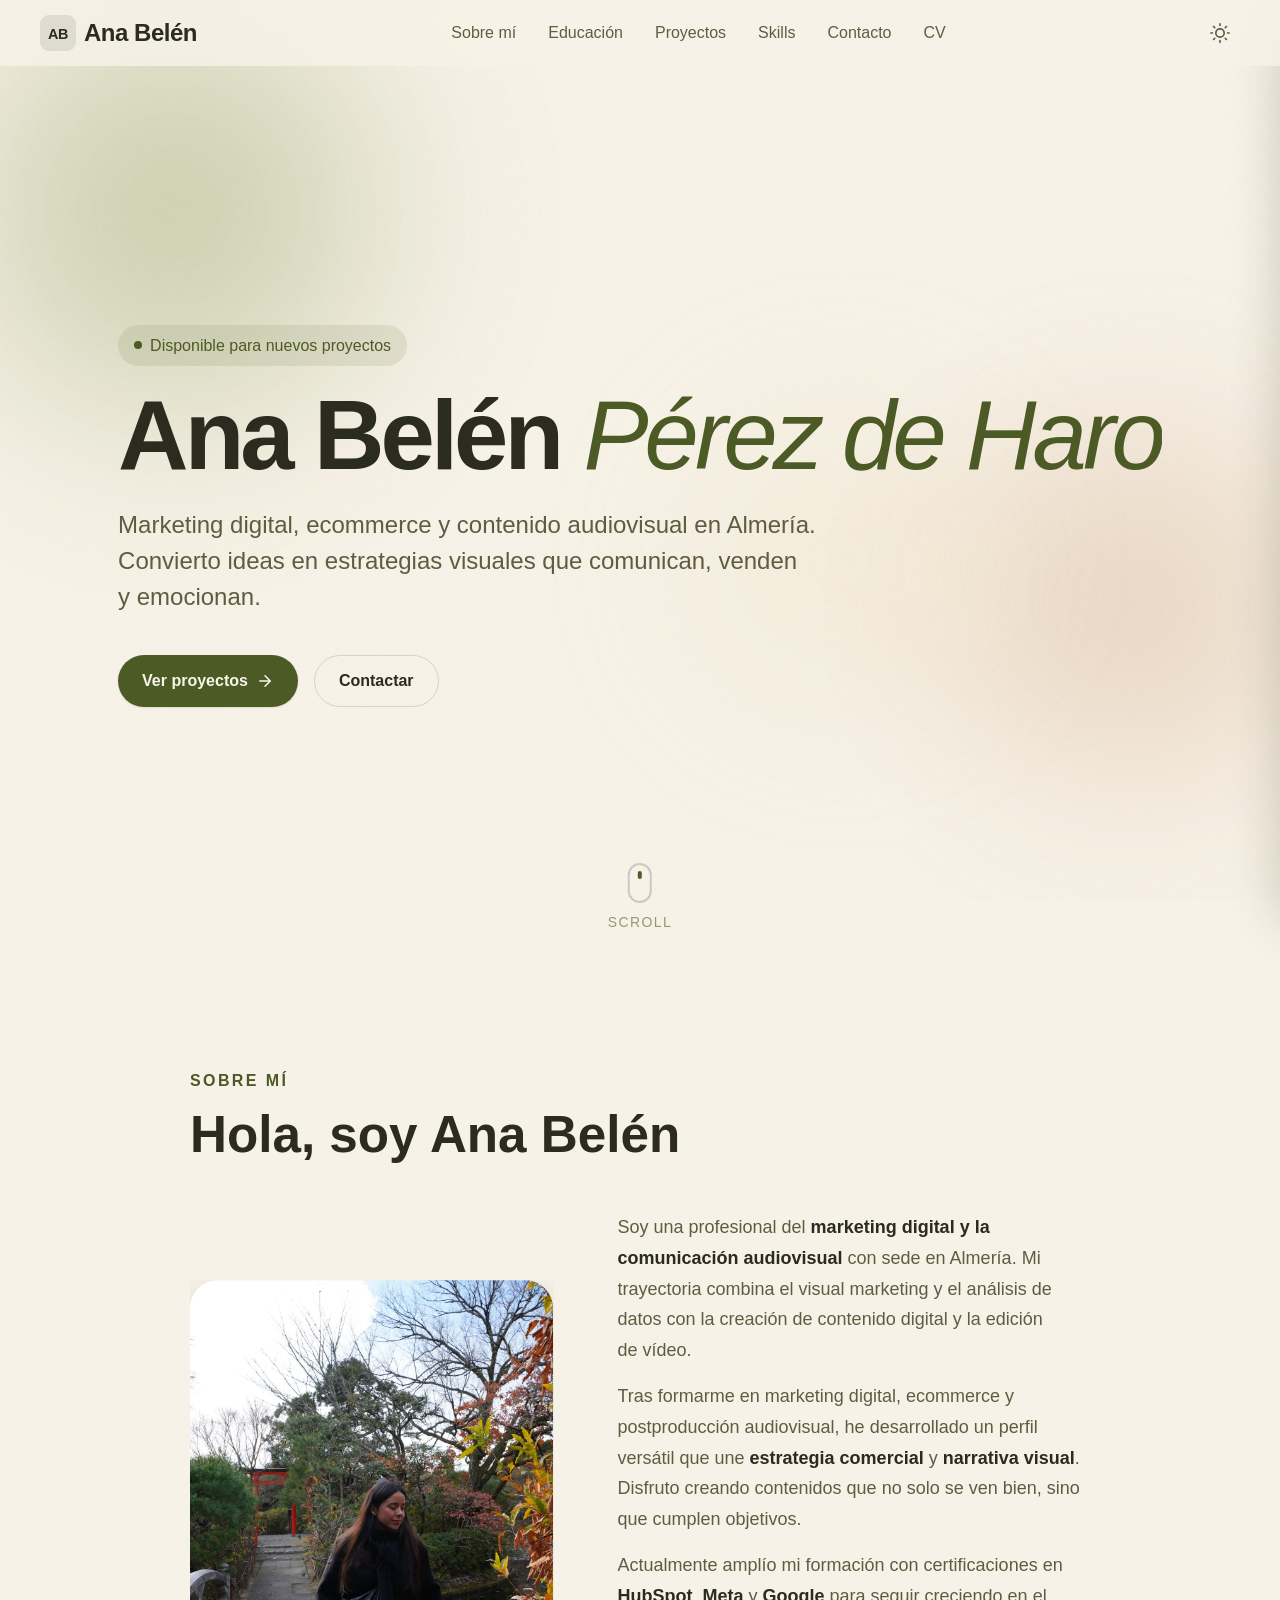
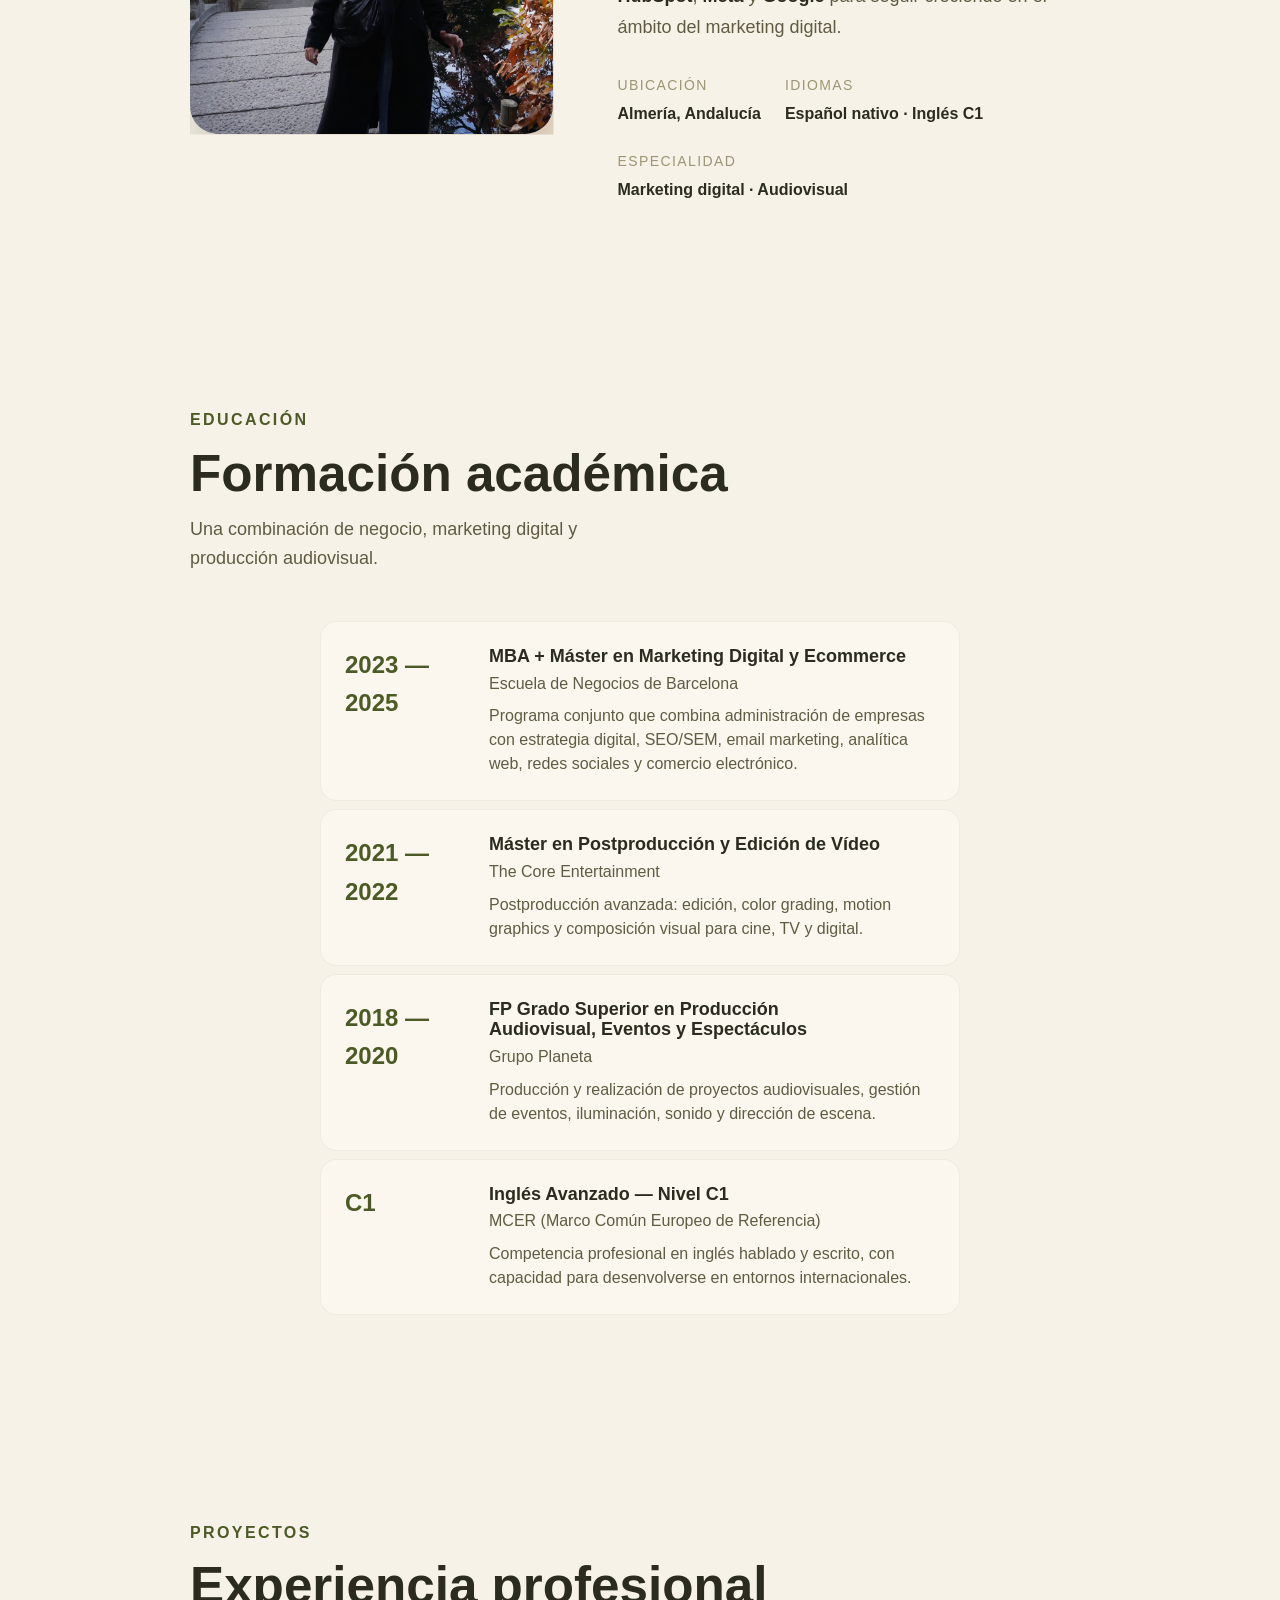
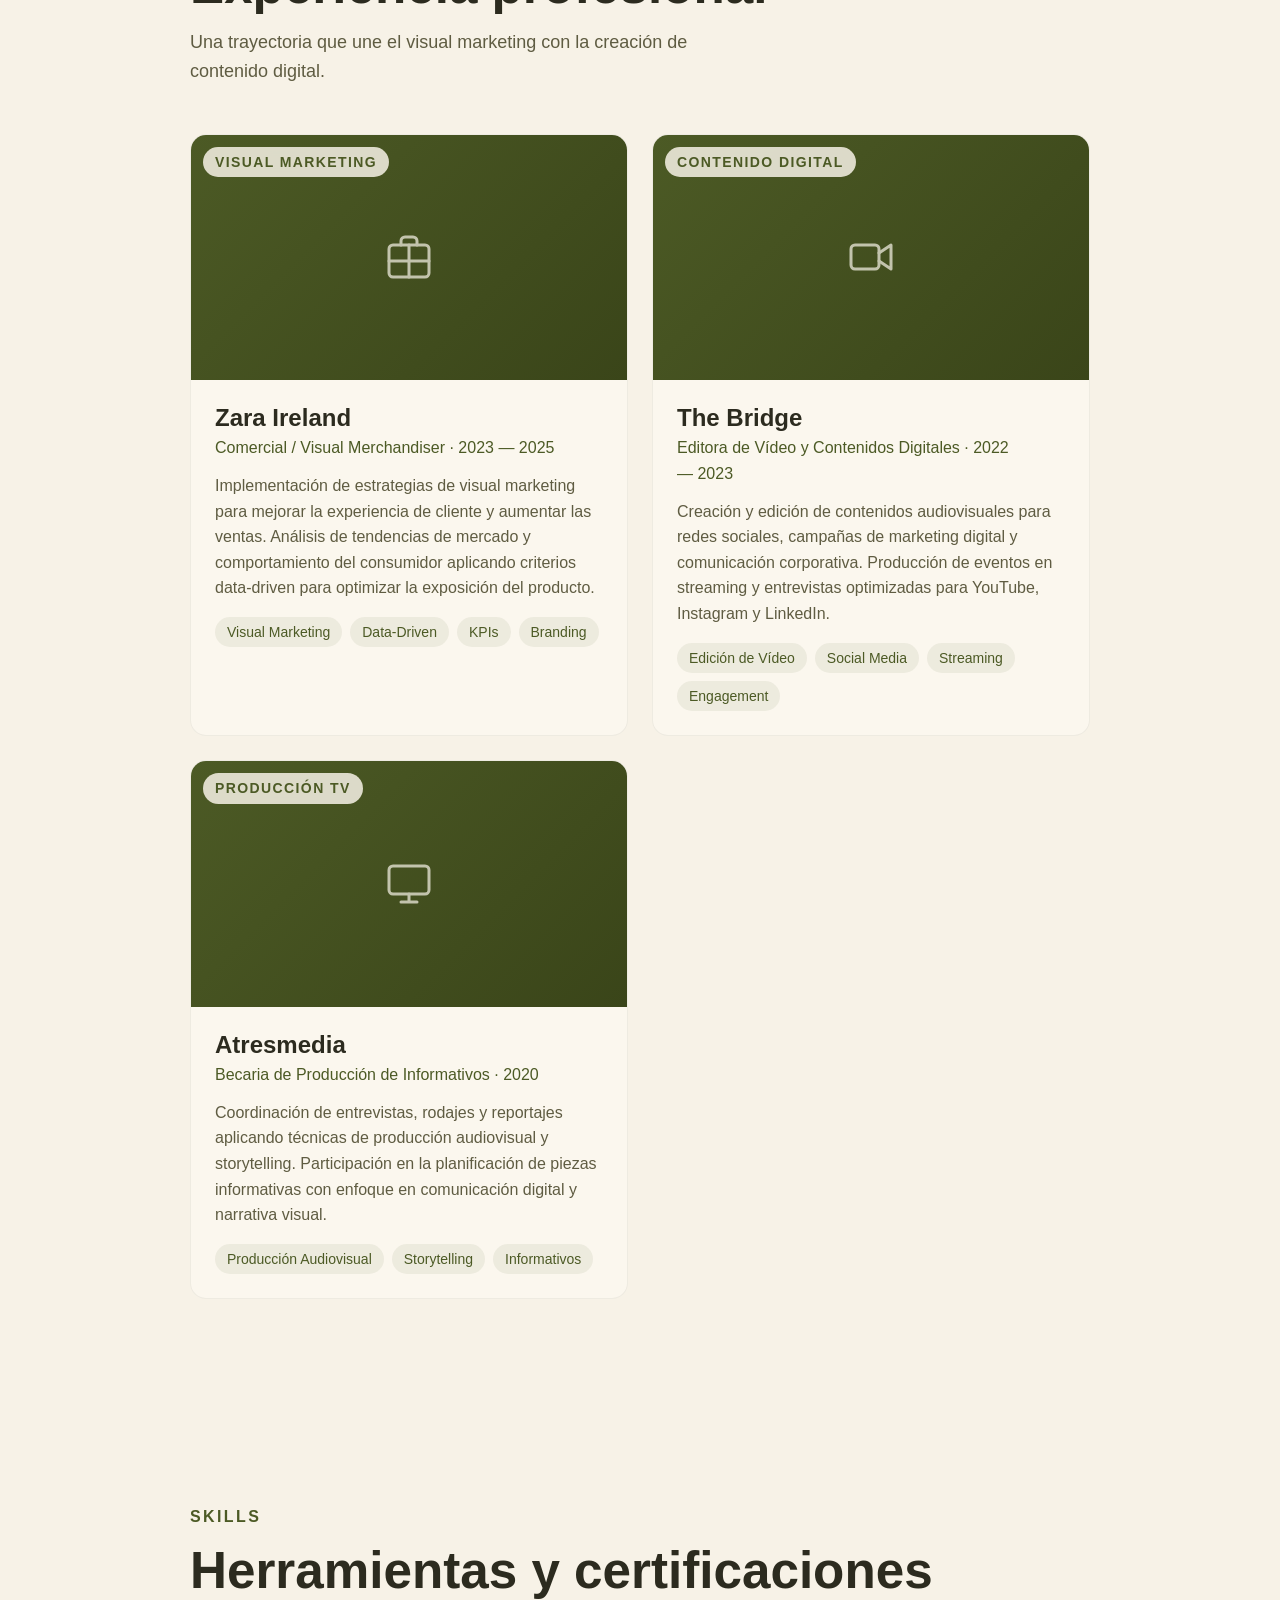
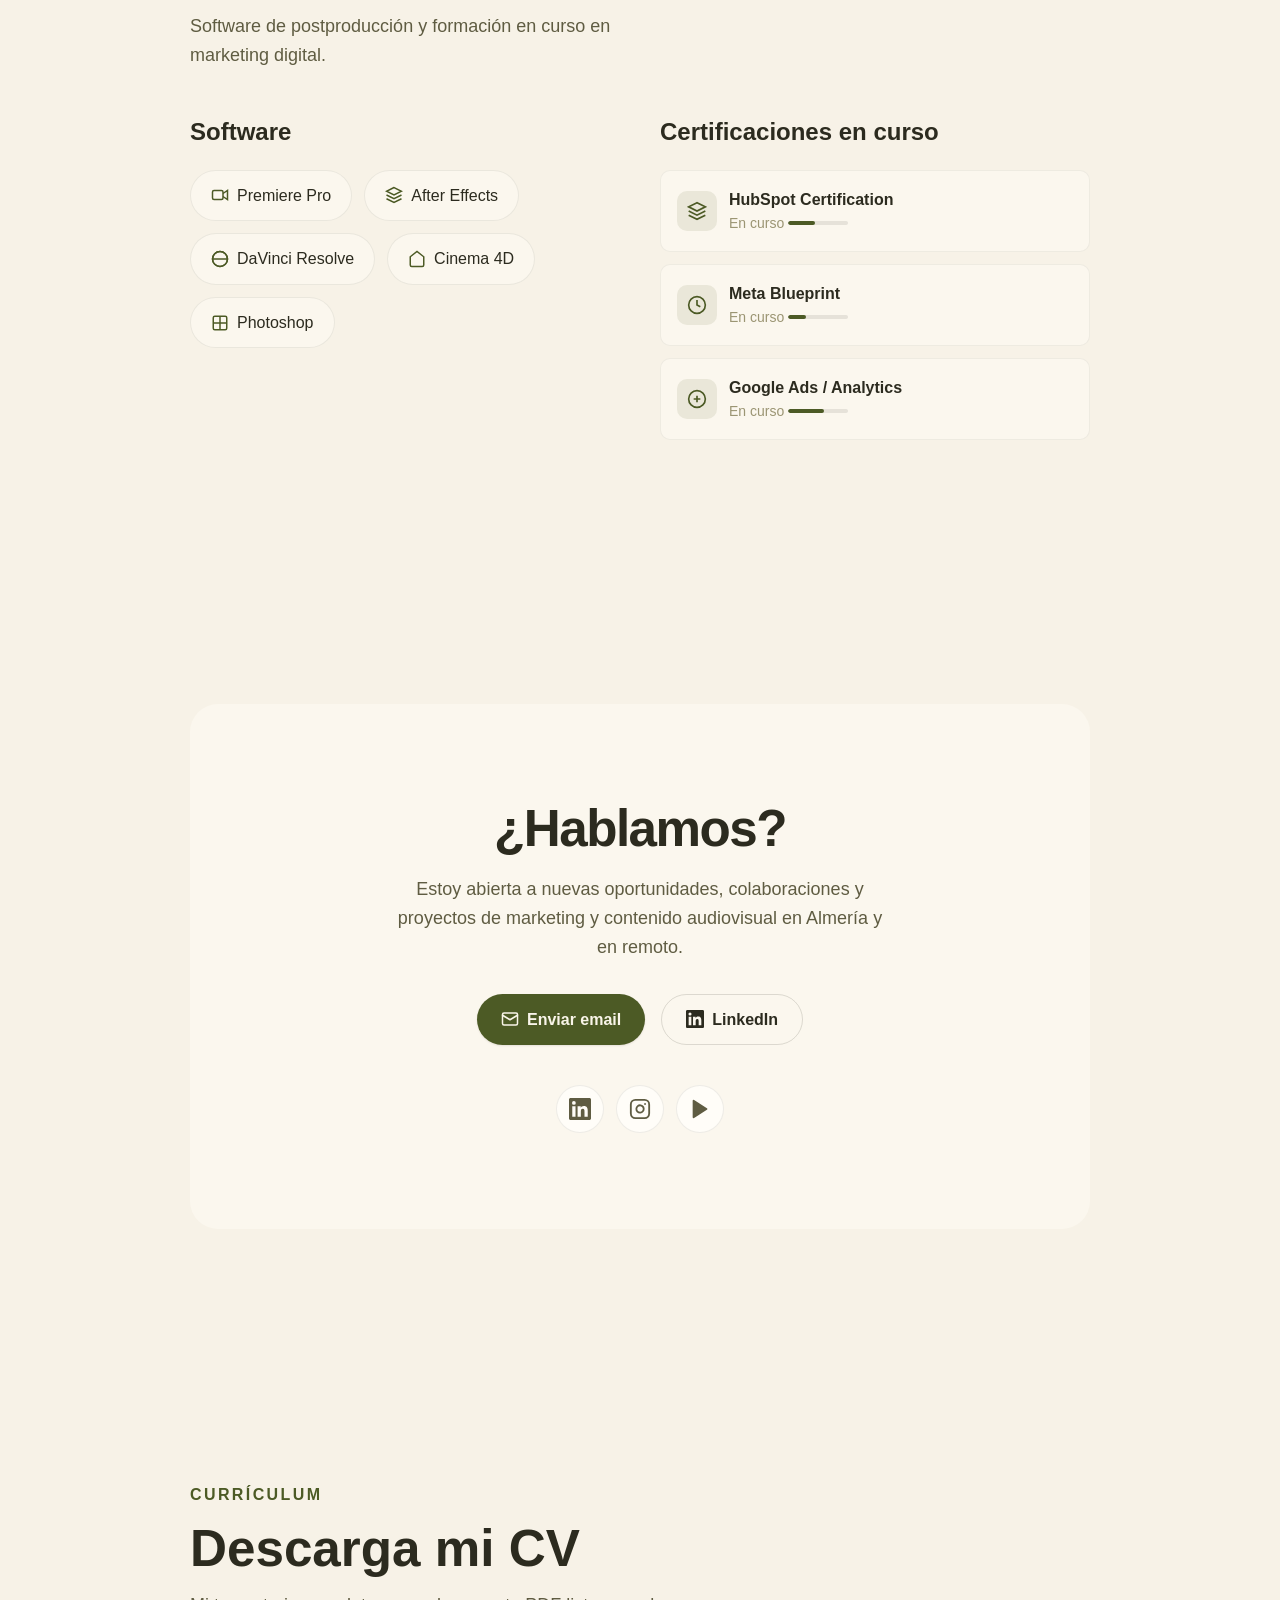
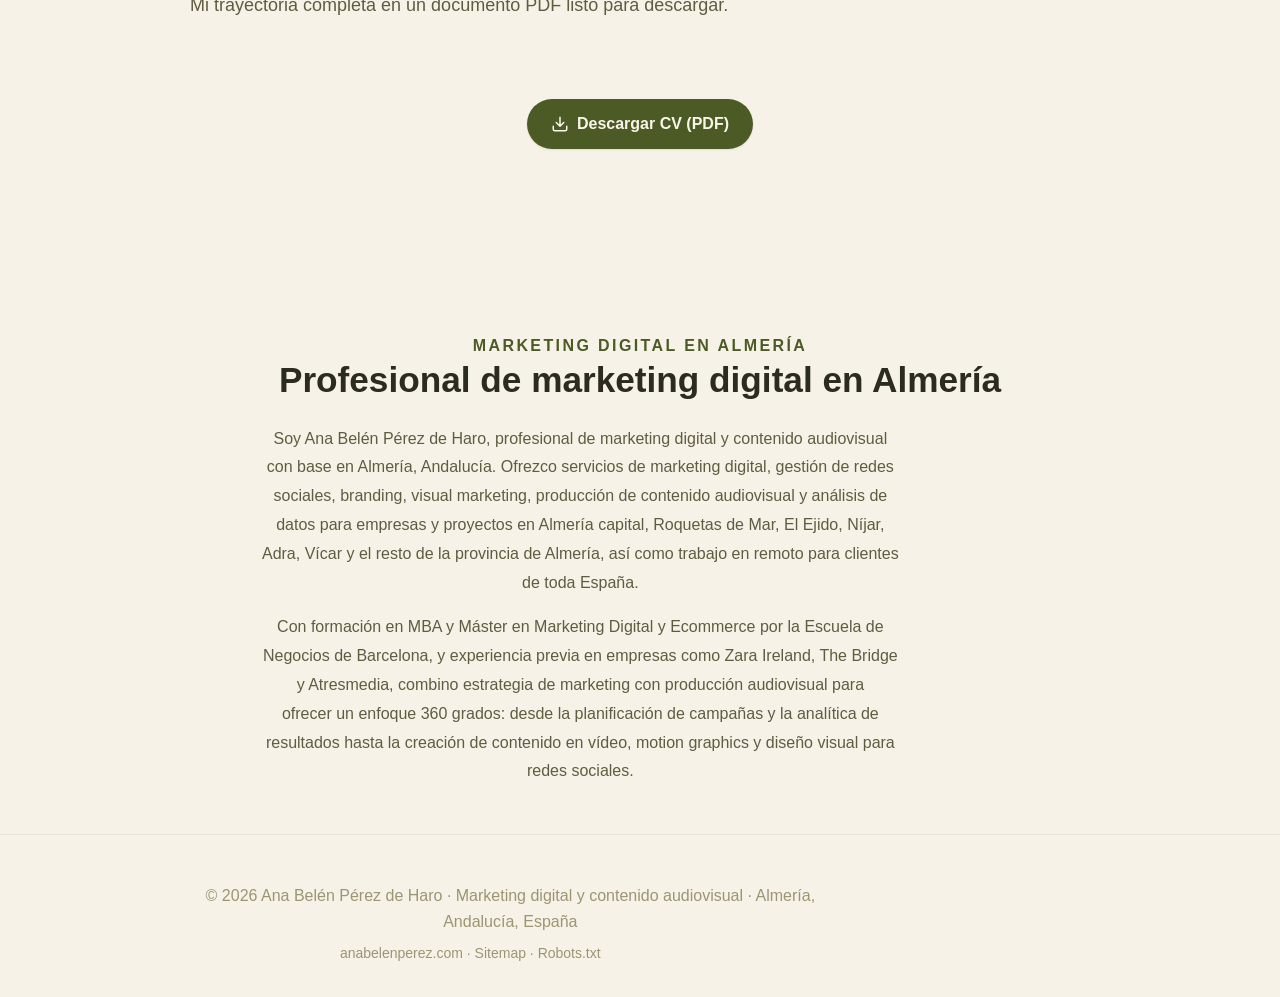
==== commit 22a07a55: "Update canonical and Open Graph URLs to new site" ====
--- a/index.html
+++ b/index.html
@@ -11,15 +11,15 @@
   <meta name="author" content="Ana Belén Pérez de Haro" />
   <meta name="robots" content="index, follow, max-image-preview:large, max-snippet:-1" />
   <meta name="language" content="Spanish" />
-  <link rel="canonical" href="https://anabelenperezdh.github.io/ana-belen-portfolio/" />
+  <link rel="canonical" href="https://anabelenperez.com/" />
 
   <!-- ===== Open Graph ===== -->
   <meta property="og:type" content="profile" />
   <meta property="og:title" content="Ana Belén Pérez de Haro | Marketing Digital en Almería" />
   <meta property="og:description" content="Profesional de marketing digital y contenido audiovisual en Almería. MBA + Máster en Marketing Digital y Ecommerce. Disponible para proyectos." />
   <meta property="og:locale" content="es_ES" />
-  <meta property="og:url" content="https://anabelenperezdh.github.io/ana-belen-portfolio/" />
-  <meta property="og:image" content="https://anabelenperezdh.github.io/ana-belen-portfolio/assets/profile.jpg" />
+  <meta property="og:url" content="https://anabelenperez.com/" />
+  <meta property="og:image" content="https://anabelenperez.com/assets/profile.jpg" />
   <meta property="profile:first_name" content="Ana Belén" />
   <meta property="profile:last_name" content="Pérez de Haro" />
 
@@ -27,7 +27,7 @@
   <meta name="twitter:card" content="summary_large_image" />
   <meta name="twitter:title" content="Ana Belén Pérez de Haro | Marketing Digital en Almería" />
   <meta name="twitter:description" content="Profesional de marketing digital y contenido audiovisual en Almería. Disponible para proyectos." />
-  <meta name="twitter:image" content="https://anabelenperezdh.github.io/ana-belen-portfolio/assets/profile.jpg" />
+  <meta name="twitter:image" content="https://anabelenperez.com/assets/profile.jpg" />
 
   <!-- Favicon -->
   <link rel="icon" type="image/svg+xml" href="data:image/svg+xml,%3Csvg xmlns='http://www.w3.org/2000/svg' viewBox='0 0 32 32'%3E%3Crect width='32' height='32' rx='8' fill='%234c5a25'/%3E%3Ctext x='16' y='22' font-family='sans-serif' font-size='14' font-weight='700' fill='%23f7f2e7' text-anchor='middle'%3EAB%3C/text%3E%3C/svg%3E" />
@@ -50,10 +50,11 @@
     "jobTitle": "Especialista en Marketing Digital y Contenido Audiovisual",
     "description": "Profesional de marketing digital, ecommerce, social media y edición de vídeo basada en Almería, España. MBA + Máster en Marketing Digital y Ecommerce.",
     "email": "mailto:anabelenperezh@gmail.com",
-    "image": "https://anabelenperezdh.github.io/ana-belen-portfolio/assets/profile.jpg",
-    "url": "https://anabelenperezdh.github.io/ana-belen-portfolio/",
+    "image": "https://anabelenperez.com/assets/profile.jpg",
+    "url": "https://anabelenperez.com/",
     "sameAs": [
       "https://www.linkedin.com/in/anabelenperezdeharo/",
+      "https://www.instagram.com/anabelenperezh",
       "https://youtu.be/Piquv6PM_PA"
     ],
     "address": {
@@ -83,7 +84,7 @@
     "@context": "https://schema.org",
     "@type": "WebSite",
     "name": "Portfolio — Ana Belén Pérez de Haro",
-    "url": "https://anabelenperezdh.github.io/ana-belen-portfolio/",
+    "url": "https://anabelenperez.com/",
     "description": "Portfolio profesional de marketing digital y contenido audiovisual en Almería.",
     "inLanguage": "es-ES"
   }
@@ -351,19 +352,6 @@
               </div>
             </div>
           </article>
-        </div>
-
-        <!-- Demo Reel -->
-        <div class="demo-reel reveal-scale">
-          <h3>Demo Reel</h3>
-          <p>Una selección de mis mejores trabajos de edición y postproducción audiovisual.</p>
-          <!-- TODO: Sustituir el href con tu enlace de Vimeo/YouTube -->
-          <a href="https://youtu.be/Piquv6PM_PA" class="btn btn-primary" target="_blank" rel="noopener noreferrer" data-demo-reel title="Ver demo reel en YouTube">
-            <svg viewBox="0 0 24 24" fill="none" stroke="currentColor" stroke-width="2" stroke-linecap="round" stroke-linejoin="round">
-              <polygon points="5 3 19 12 5 21 5 3" fill="currentColor"/>
-            </svg>
-            Ver demo reel
-          </a>
         </div>
       </div>
     </section>
@@ -475,7 +463,7 @@
             <a href="https://www.linkedin.com/in/anabelenperezdeharo/" class="social-link" target="_blank" rel="noopener noreferrer" aria-label="LinkedIn" title="LinkedIn — Ana Belén Pérez de Haro">
               <svg viewBox="0 0 24 24" fill="currentColor"><path d="M20.45 20.45h-3.55v-5.57c0-1.33-.02-3.04-1.85-3.04-1.85 0-2.13 1.45-2.13 2.94v5.67H9.36V9h3.41v1.56h.05c.47-.9 1.63-1.85 3.36-1.85 3.6 0 4.26 2.37 4.26 5.46v6.28zM5.34 7.43a2.06 2.06 0 1 1 0-4.12 2.06 2.06 0 0 1 0 4.12zM7.12 20.45H3.55V9h3.57v11.45zM22.22 0H1.77C.79 0 0 .77 0 1.72v20.56C0 23.23.79 24 1.77 24h20.45c.98 0 1.78-.77 1.78-1.72V1.72C24 .77 23.2 0 22.22 0z"/></svg>
             </a>
-            <a href="#" class="social-link" target="_blank" rel="noopener noreferrer" aria-label="Instagram" title="Enlace pendiente — sustituir por tu URL de Instagram" data-placeholder>
+            <a href="https://www.instagram.com/anabelenperezh" class="social-link" target="_blank" rel="noopener noreferrer" aria-label="Instagram" title="Instagram — Ana Belén Pérez de Haro">
               <svg viewBox="0 0 24 24" fill="none" stroke="currentColor" stroke-width="2" stroke-linecap="round" stroke-linejoin="round">
                 <rect x="2" y="2" width="20" height="20" rx="5"/>
                 <path d="M16 11.37A4 4 0 1 1 12.63 8 4 4 0 0 1 16 11.37z"/>
@@ -488,8 +476,6 @@
               </svg>
             </a>
           </div>
-
-          <p class="pending-note">Prefiero contacto por email o LinkedIn. Instagram y Vimeo se actualizarán pronto.</p>
         </div>
       </div>
     </section>
@@ -536,7 +522,7 @@
     <div class="container">
       <p>© <span data-year>2026</span> Ana Belén Pérez de Haro · Marketing digital y contenido audiovisual · Almería, Andalucía, España</p>
       <p style="font-size: var(--text-xs); color: var(--color-text-faint); margin-block-start: var(--space-2);">
-        <a href="https://anabelenperezdh.github.io/ana-belen-portfolio/" style="color: inherit; text-decoration: none;">anabelenperezdh.github.io/ana-belen-portfolio</a> · <a href="./sitemap.xml" style="color: inherit; text-decoration: none;">Sitemap</a> · <a href="./robots.txt" style="color: inherit; text-decoration: none;">Robots.txt</a>
+        <a href="https://anabelenperez.com/" style="color: inherit; text-decoration: none;">anabelenperez.com</a> · <a href="./sitemap.xml" style="color: inherit; text-decoration: none;">Sitemap</a> · <a href="./robots.txt" style="color: inherit; text-decoration: none;">Robots.txt</a>
       </p>
     </div>
   </footer>
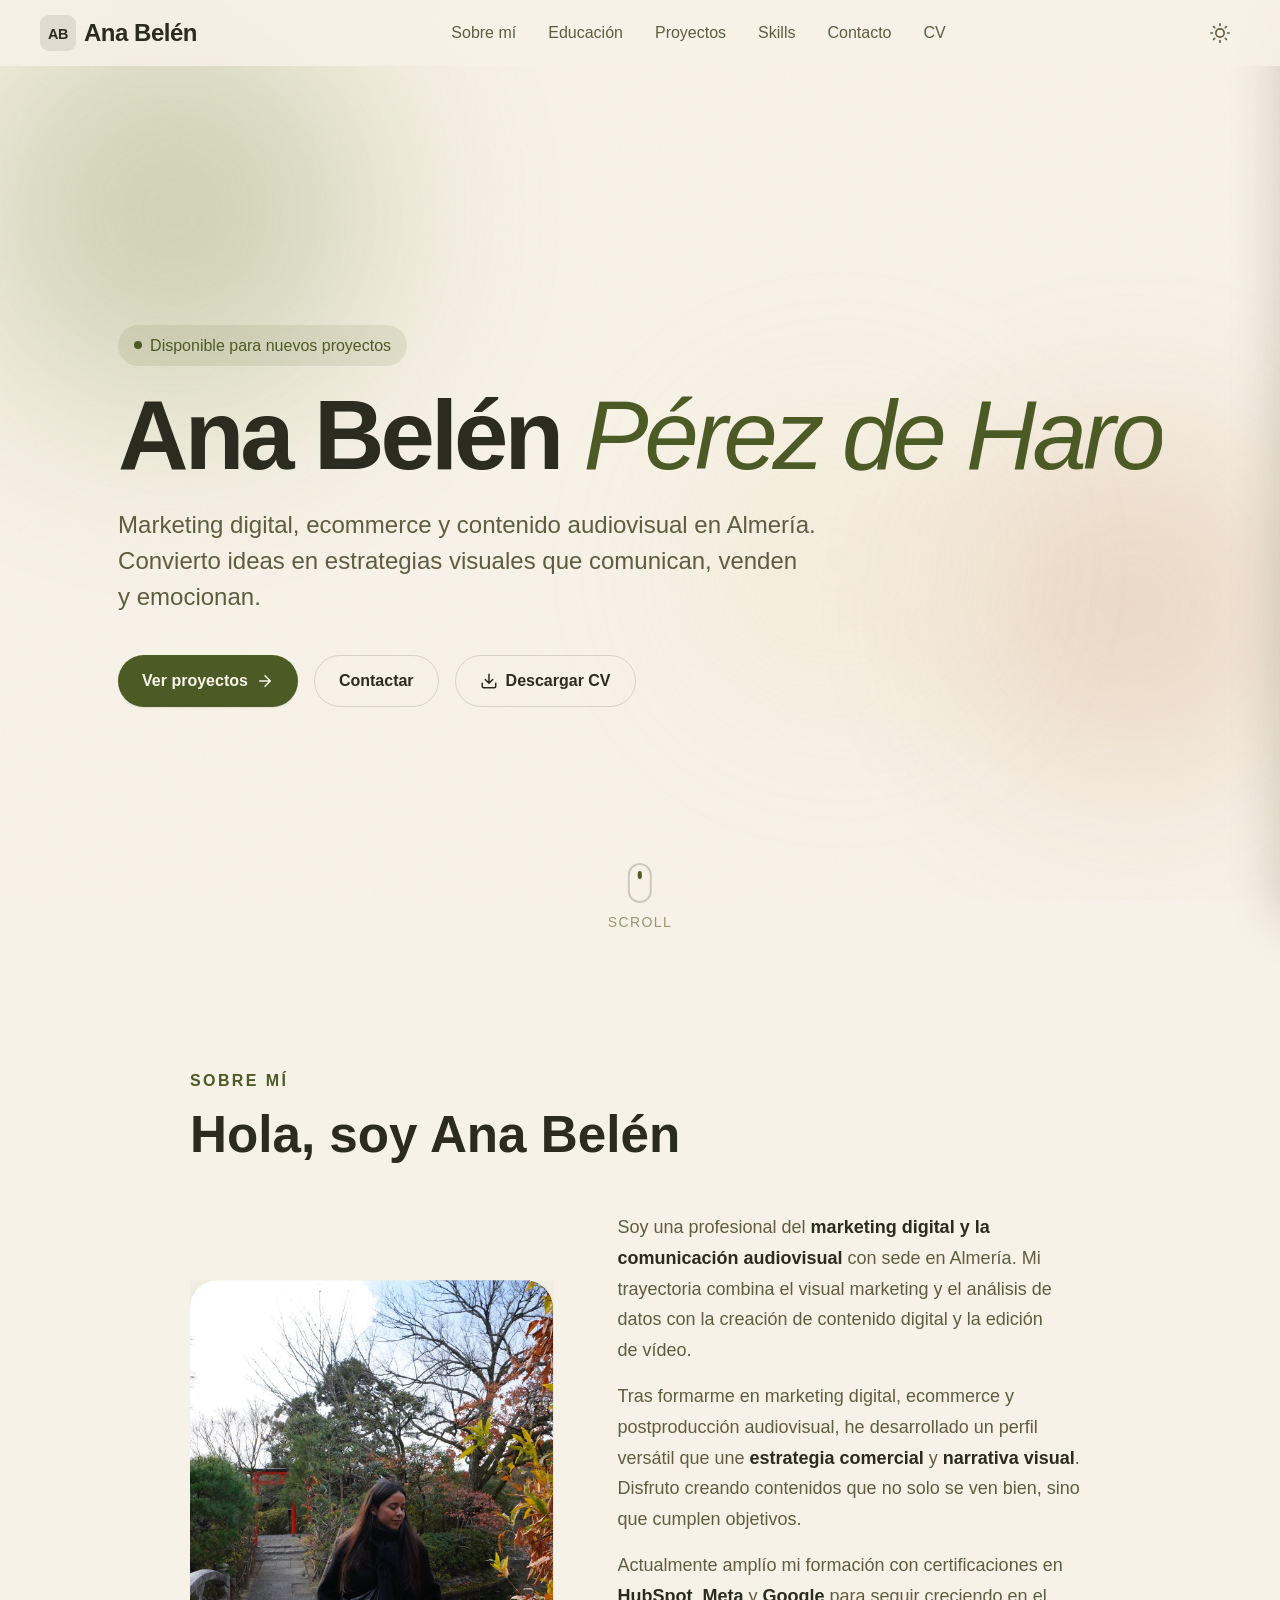
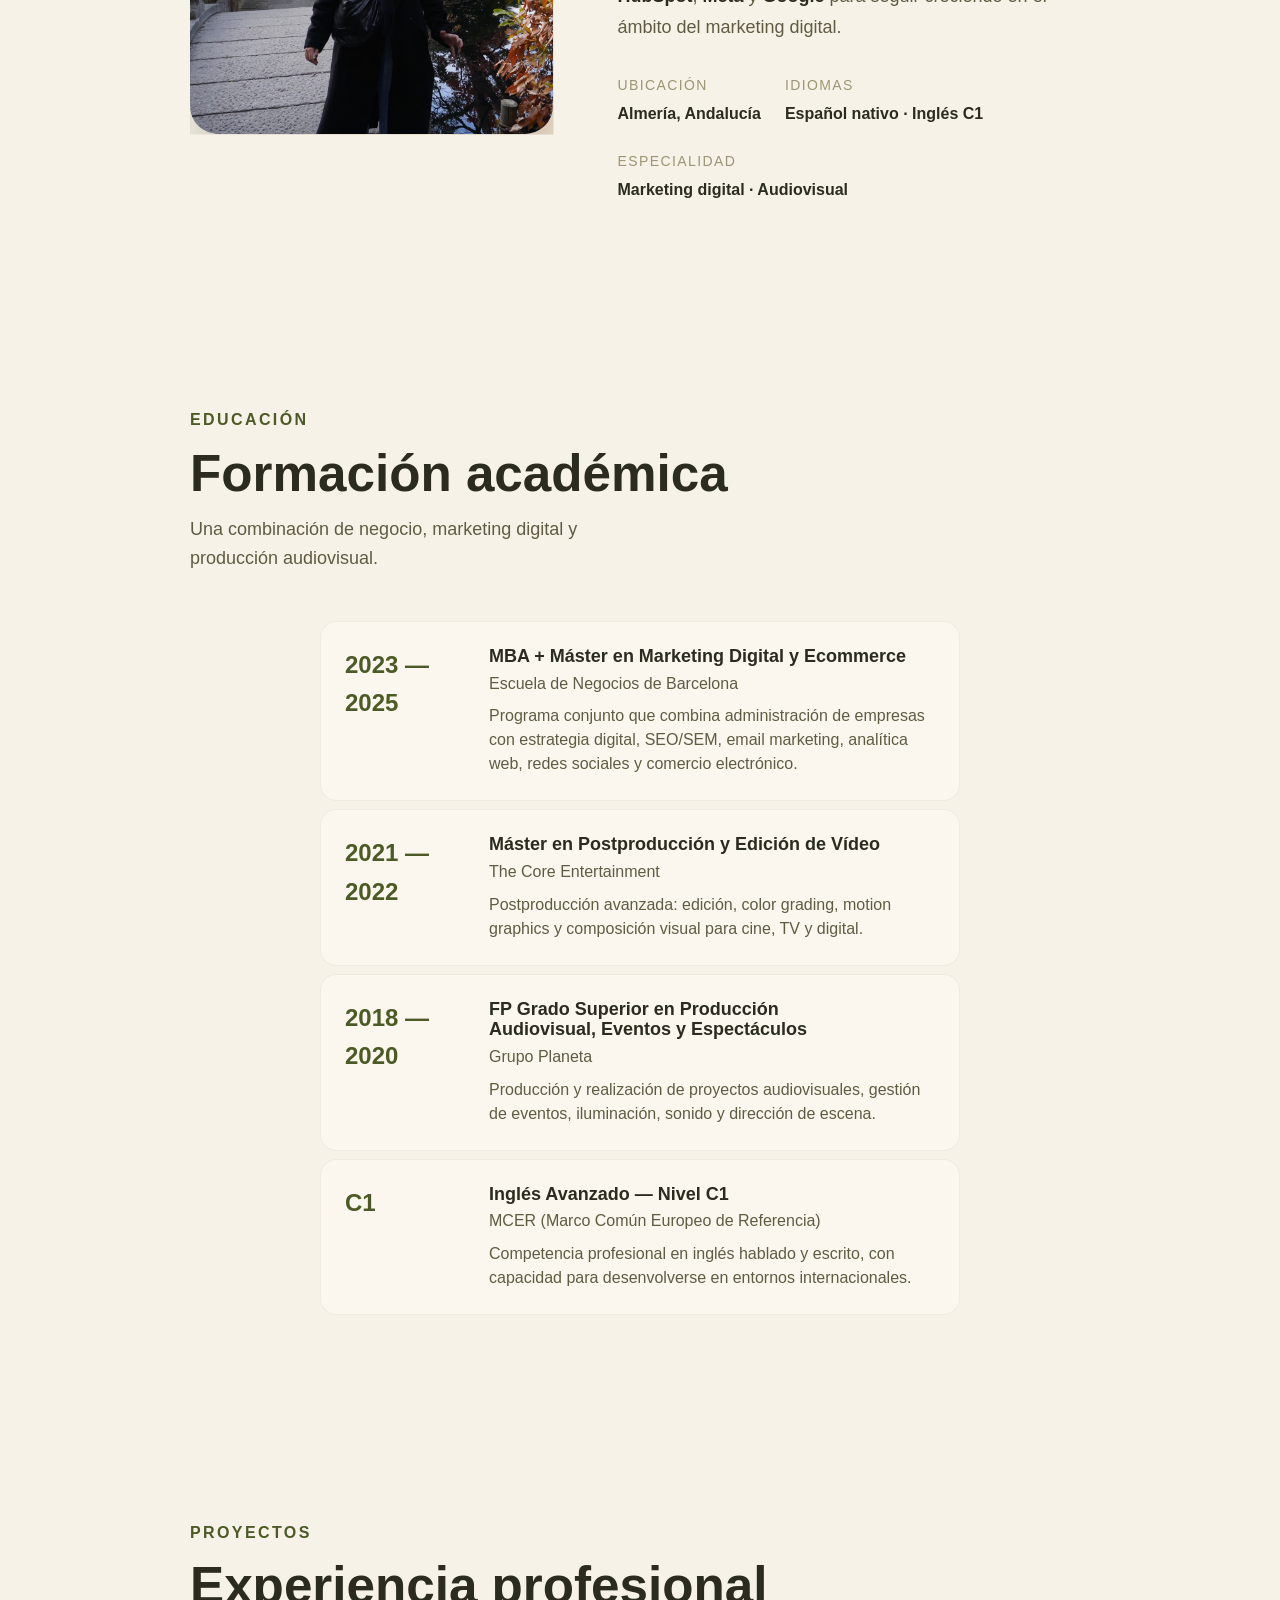
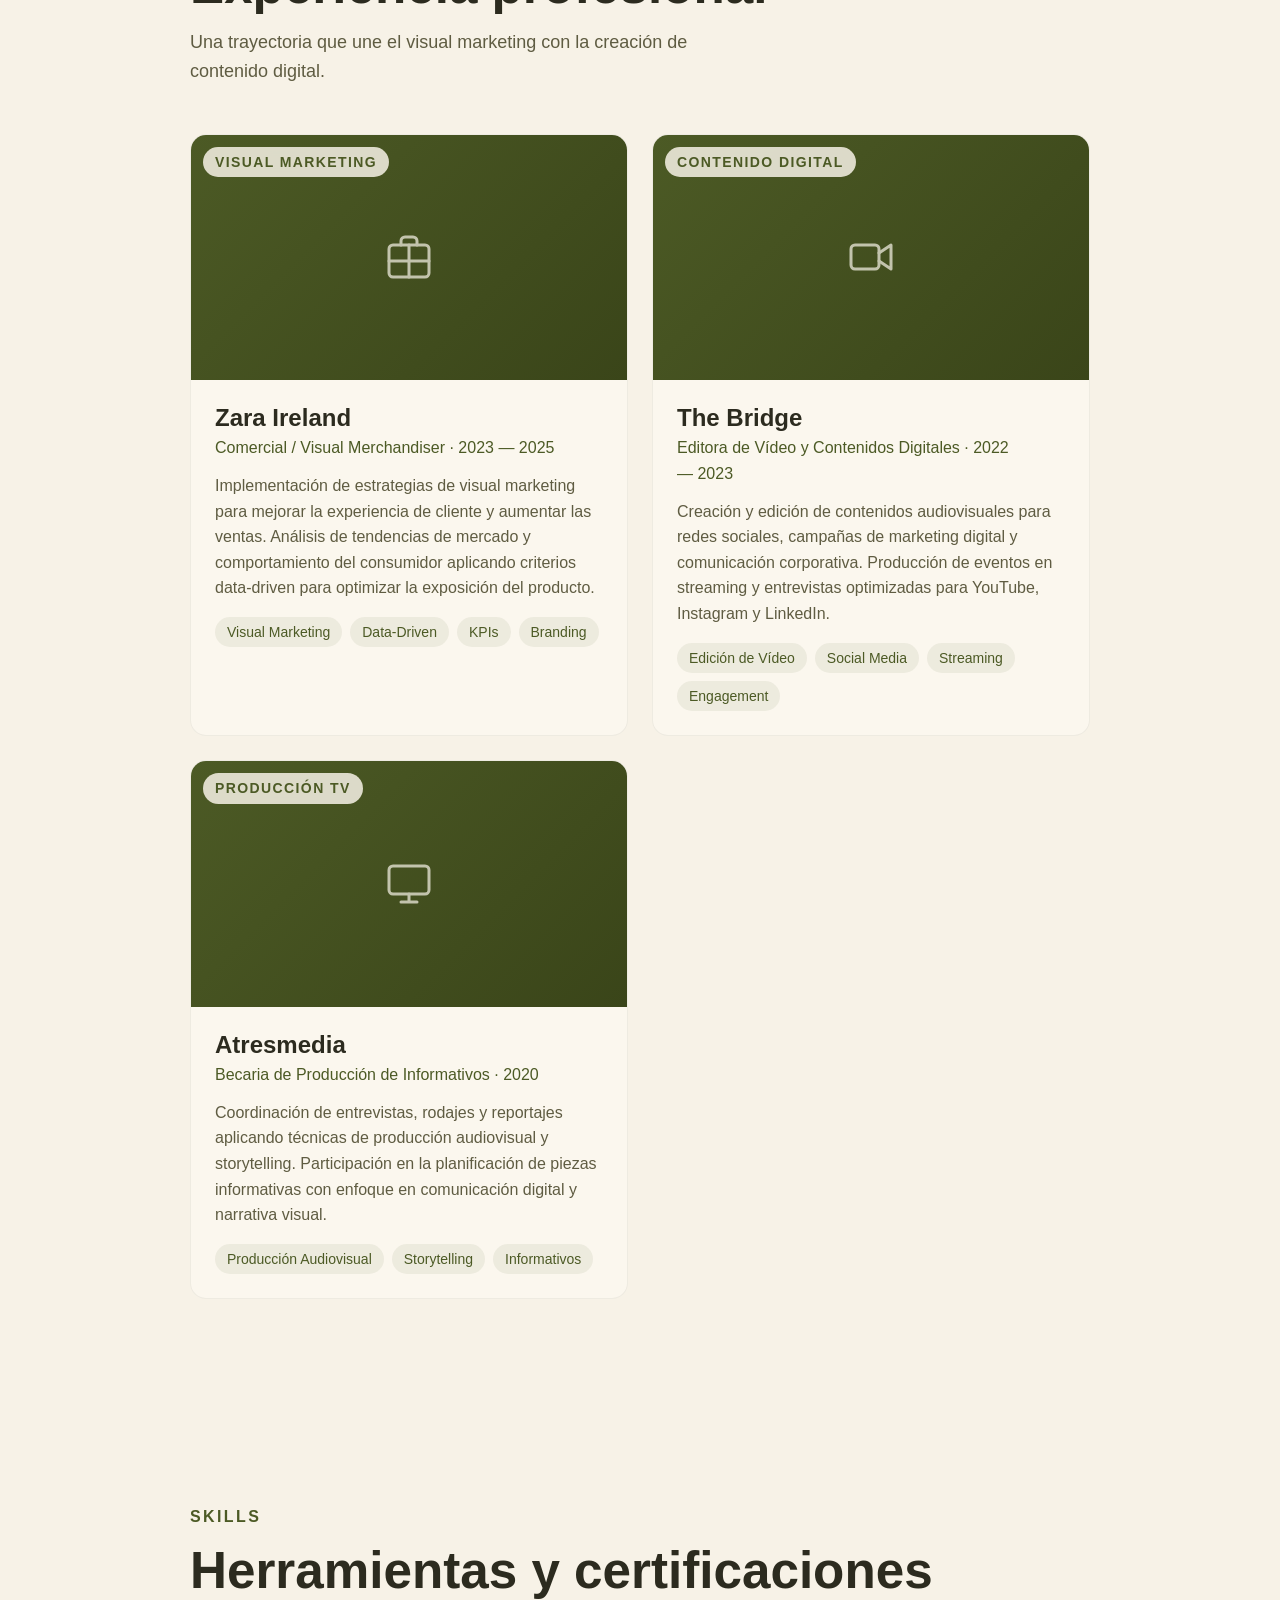
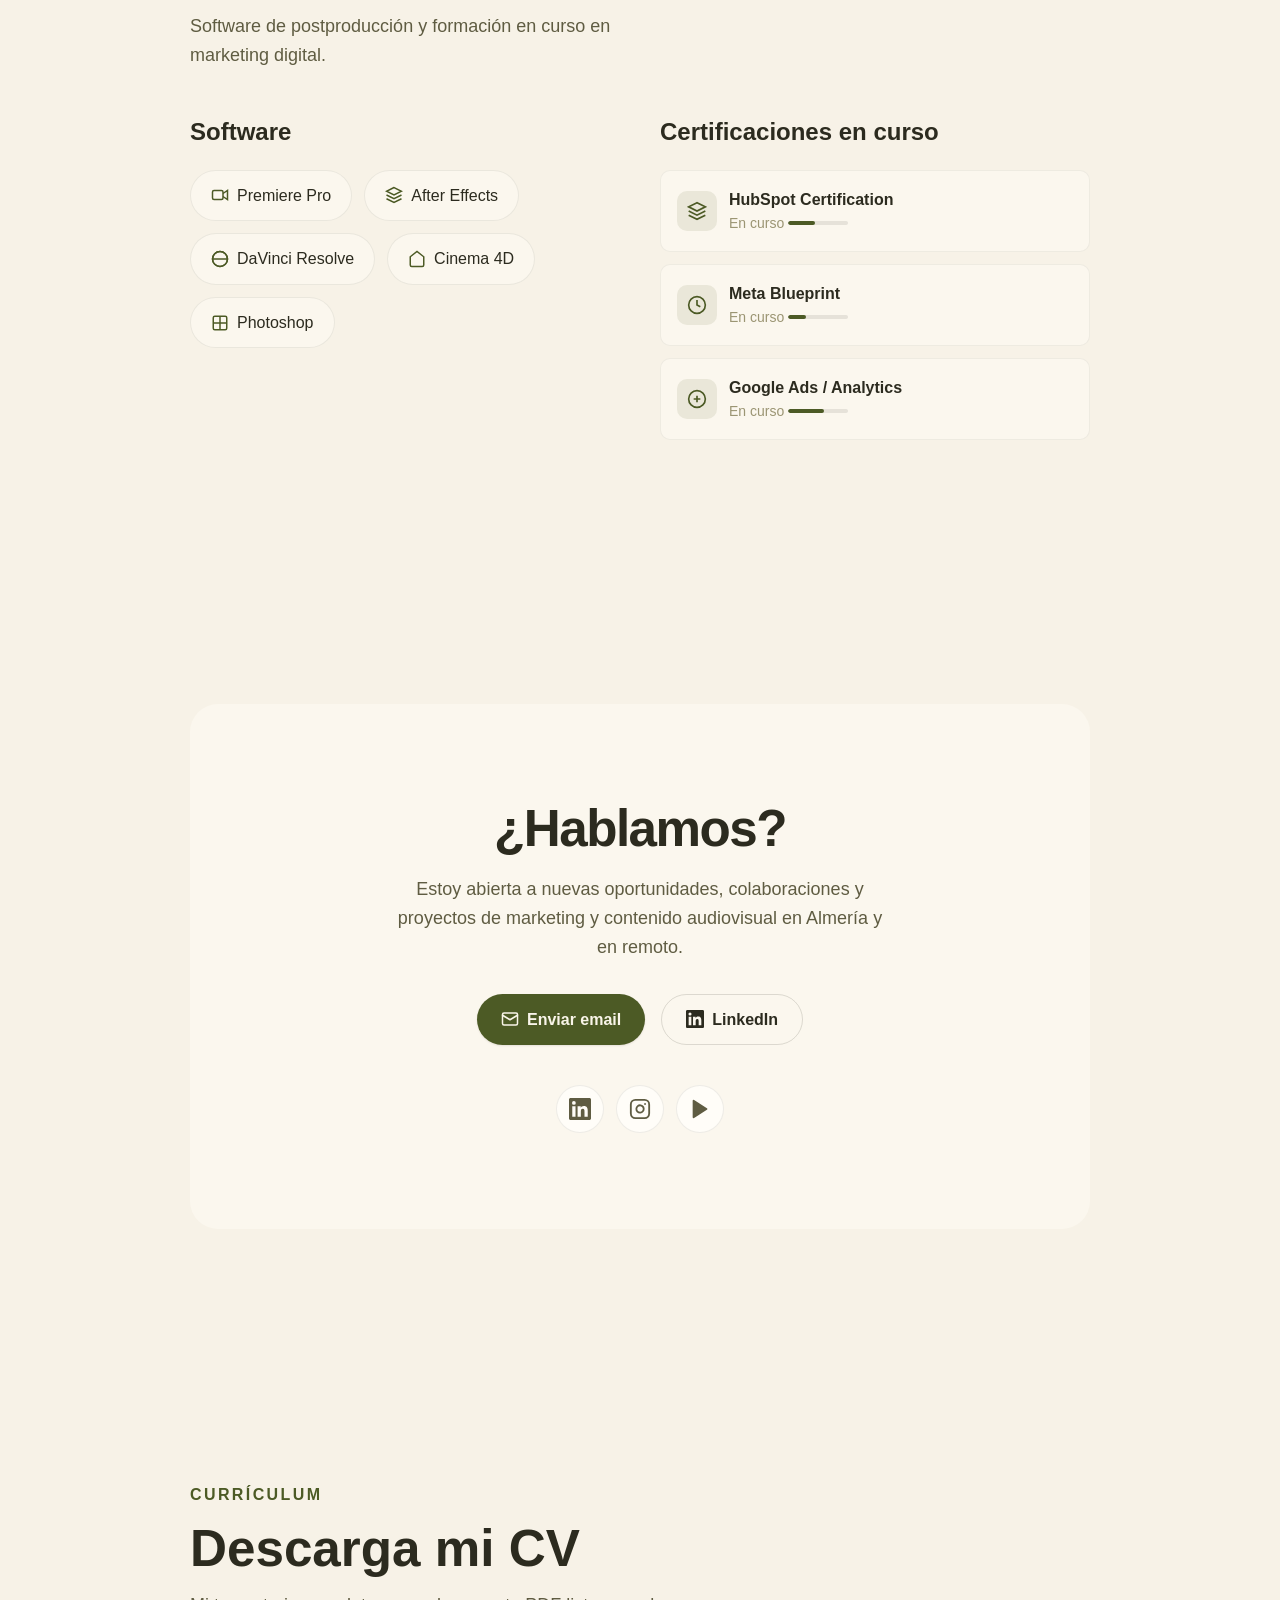
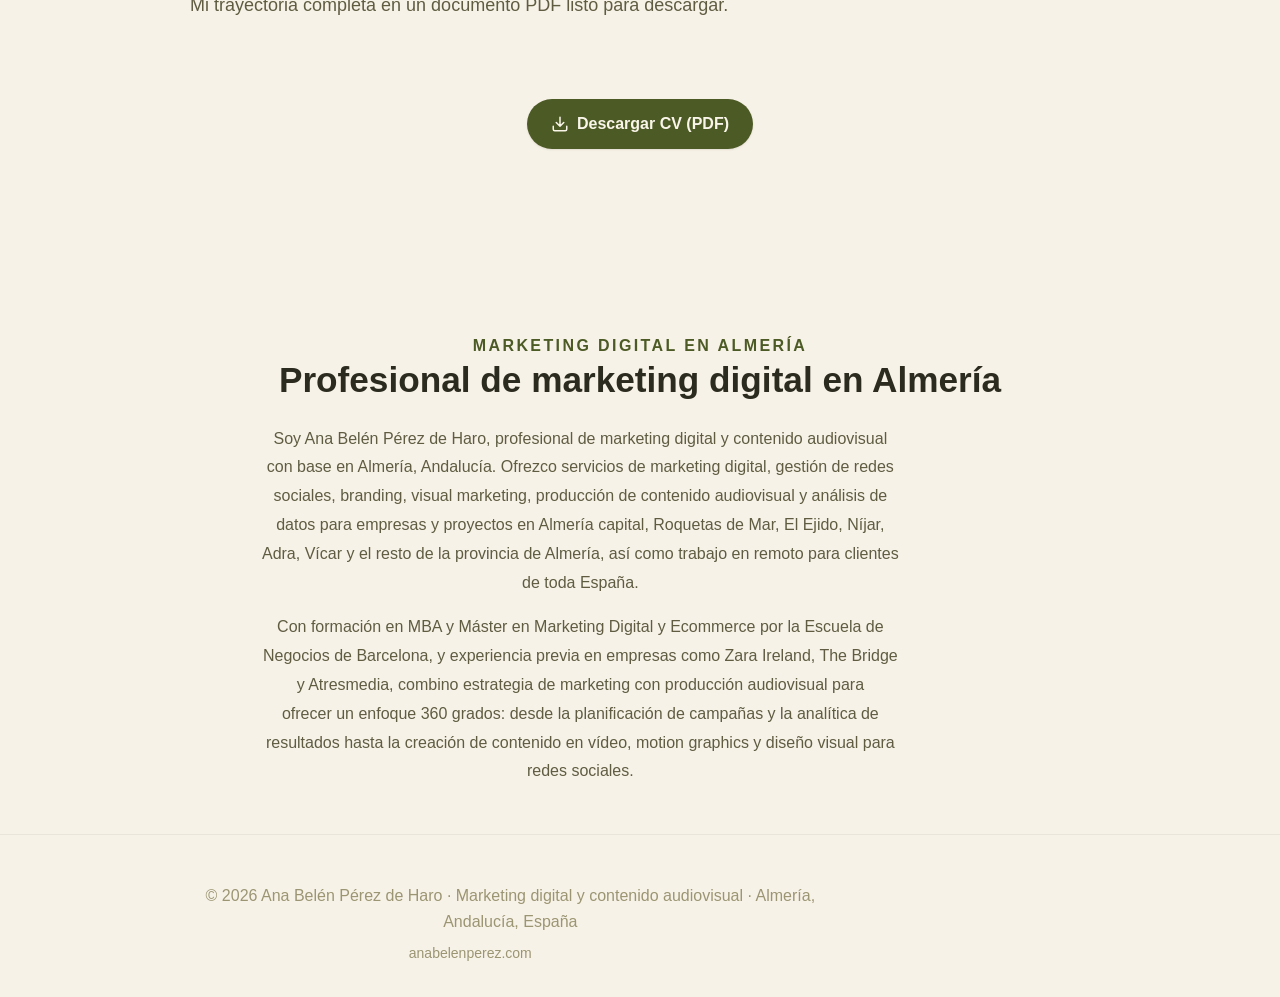
==== commit dc17a5f5: "Add CV download link and update footer links" ====
--- a/index.html
+++ b/index.html
@@ -175,6 +175,12 @@
           <a href="#contact" class="btn btn-ghost">
             Contactar
           </a>
+          <a href="./assets/cv-ana-belen-perez.pdf" class="btn btn-ghost" download>
+            <svg viewBox="0 0 24 24" fill="none" stroke="currentColor" stroke-width="2" stroke-linecap="round" stroke-linejoin="round">
+              <path d="M21 15v4a2 2 0 0 1-2 2H5a2 2 0 0 1-2-2v-4M7 10l5 5 5-5M12 15V3"/>
+            </svg>
+            Descargar CV
+          </a>
         </div>
       </div>
       <div class="scroll-hint" aria-hidden="true">
@@ -522,7 +528,7 @@
     <div class="container">
       <p>© <span data-year>2026</span> Ana Belén Pérez de Haro · Marketing digital y contenido audiovisual · Almería, Andalucía, España</p>
       <p style="font-size: var(--text-xs); color: var(--color-text-faint); margin-block-start: var(--space-2);">
-        <a href="https://anabelenperez.com/" style="color: inherit; text-decoration: none;">anabelenperez.com</a> · <a href="./sitemap.xml" style="color: inherit; text-decoration: none;">Sitemap</a> · <a href="./robots.txt" style="color: inherit; text-decoration: none;">Robots.txt</a>
+        <a href="https://anabelenperez.com/" style="color: inherit; text-decoration: none;">anabelenperez.com</a>
       </p>
     </div>
   </footer>
